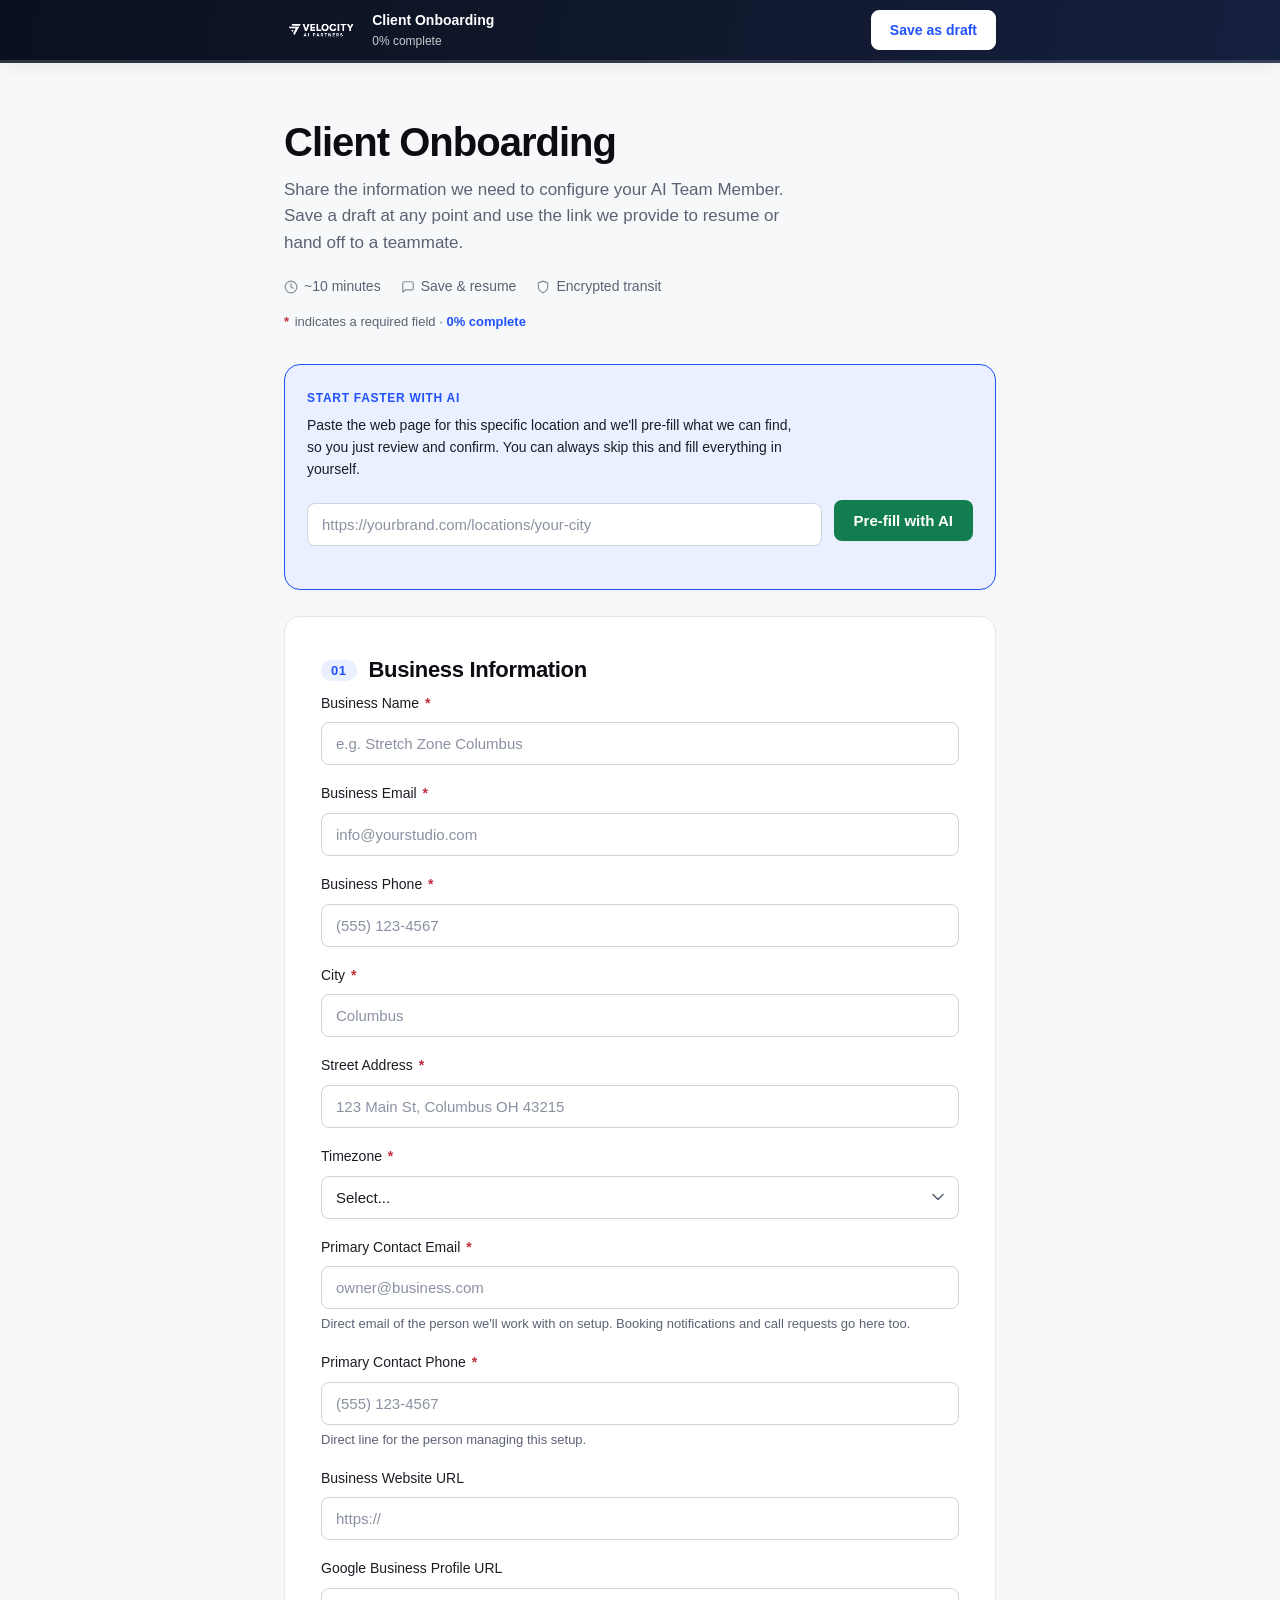
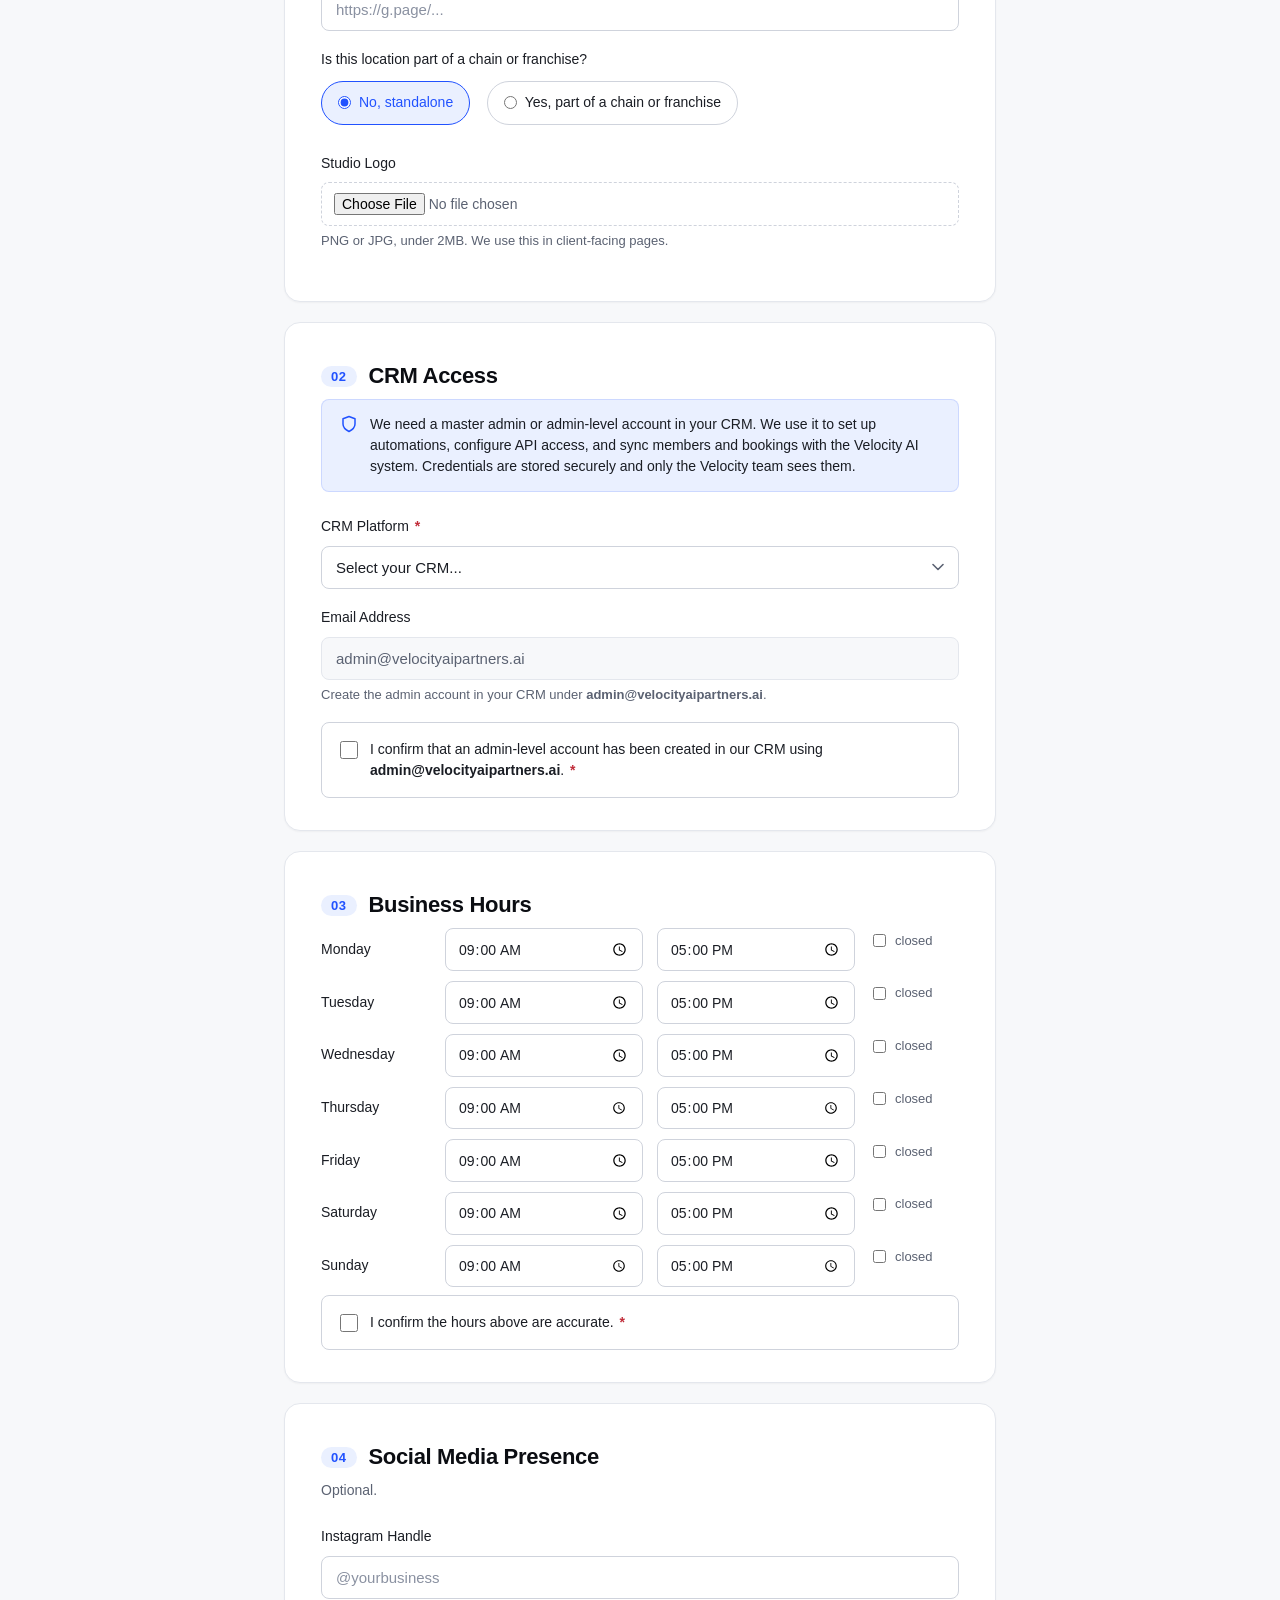
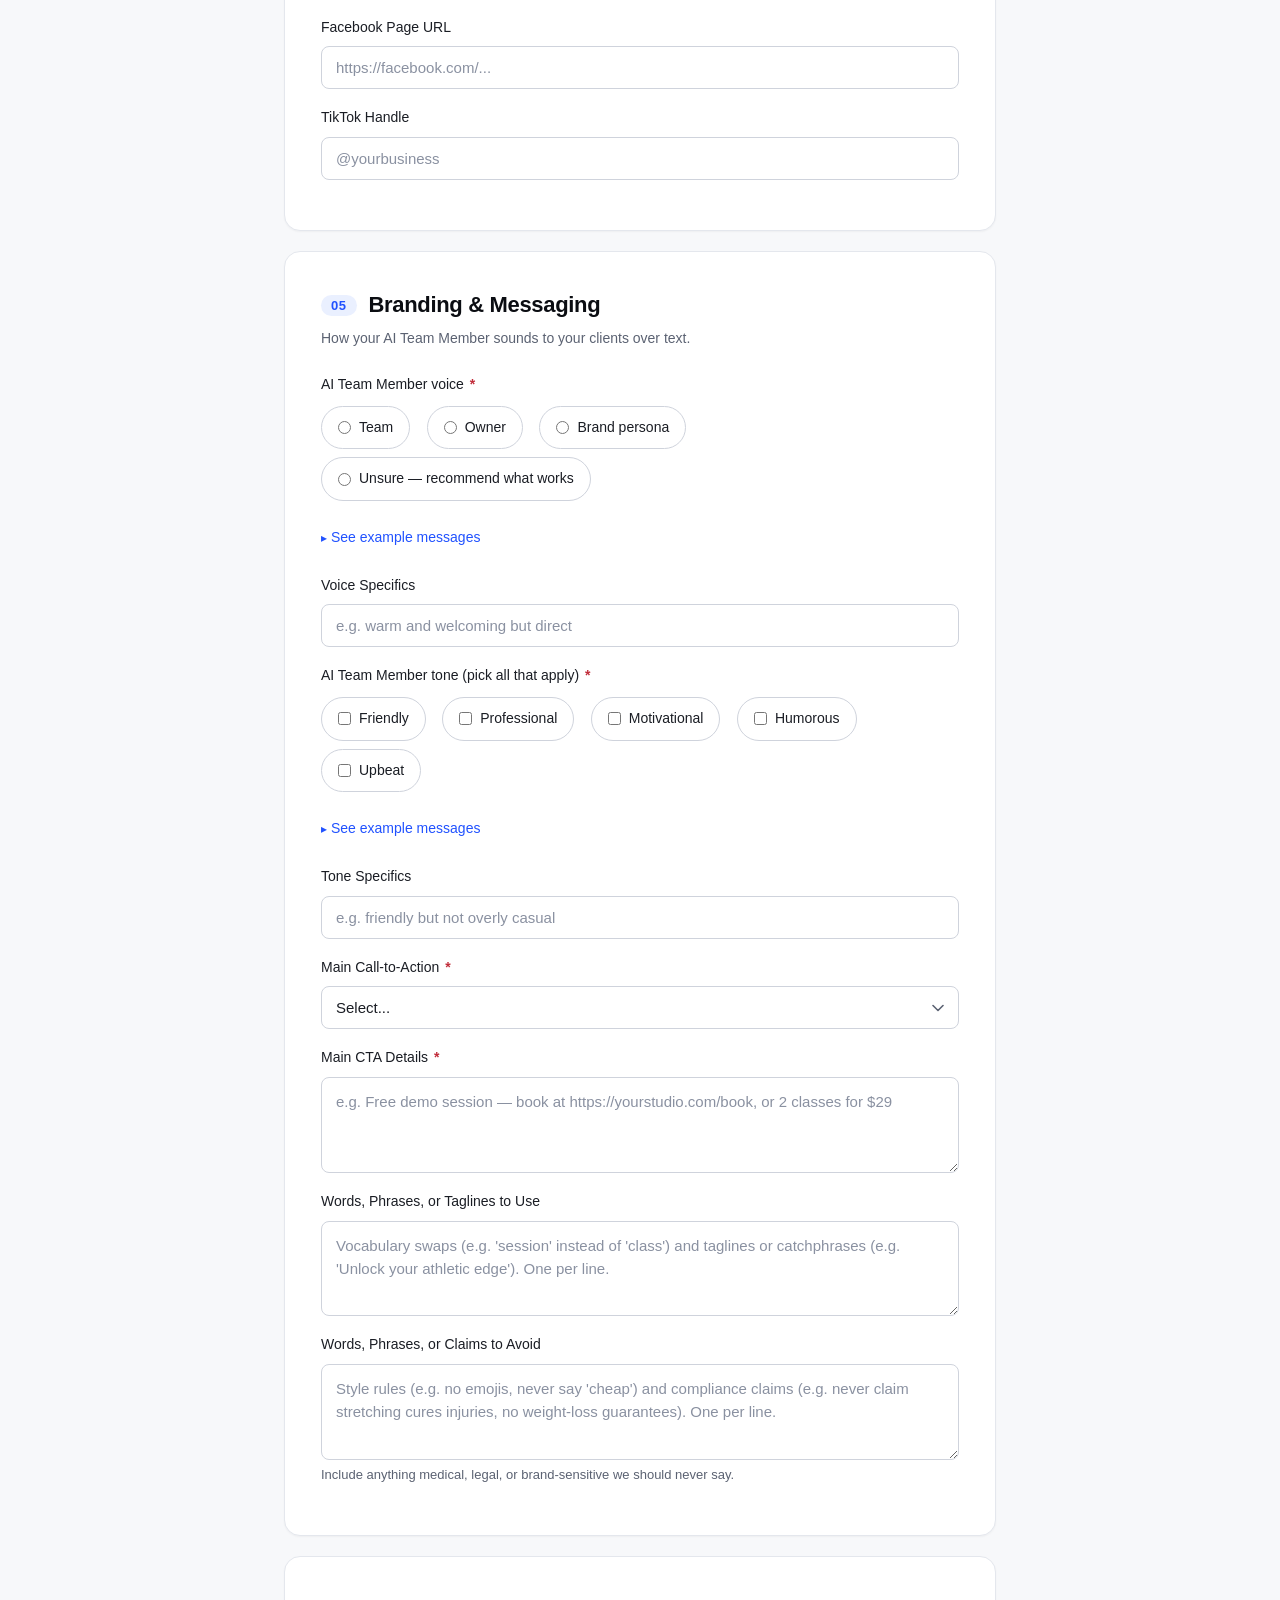
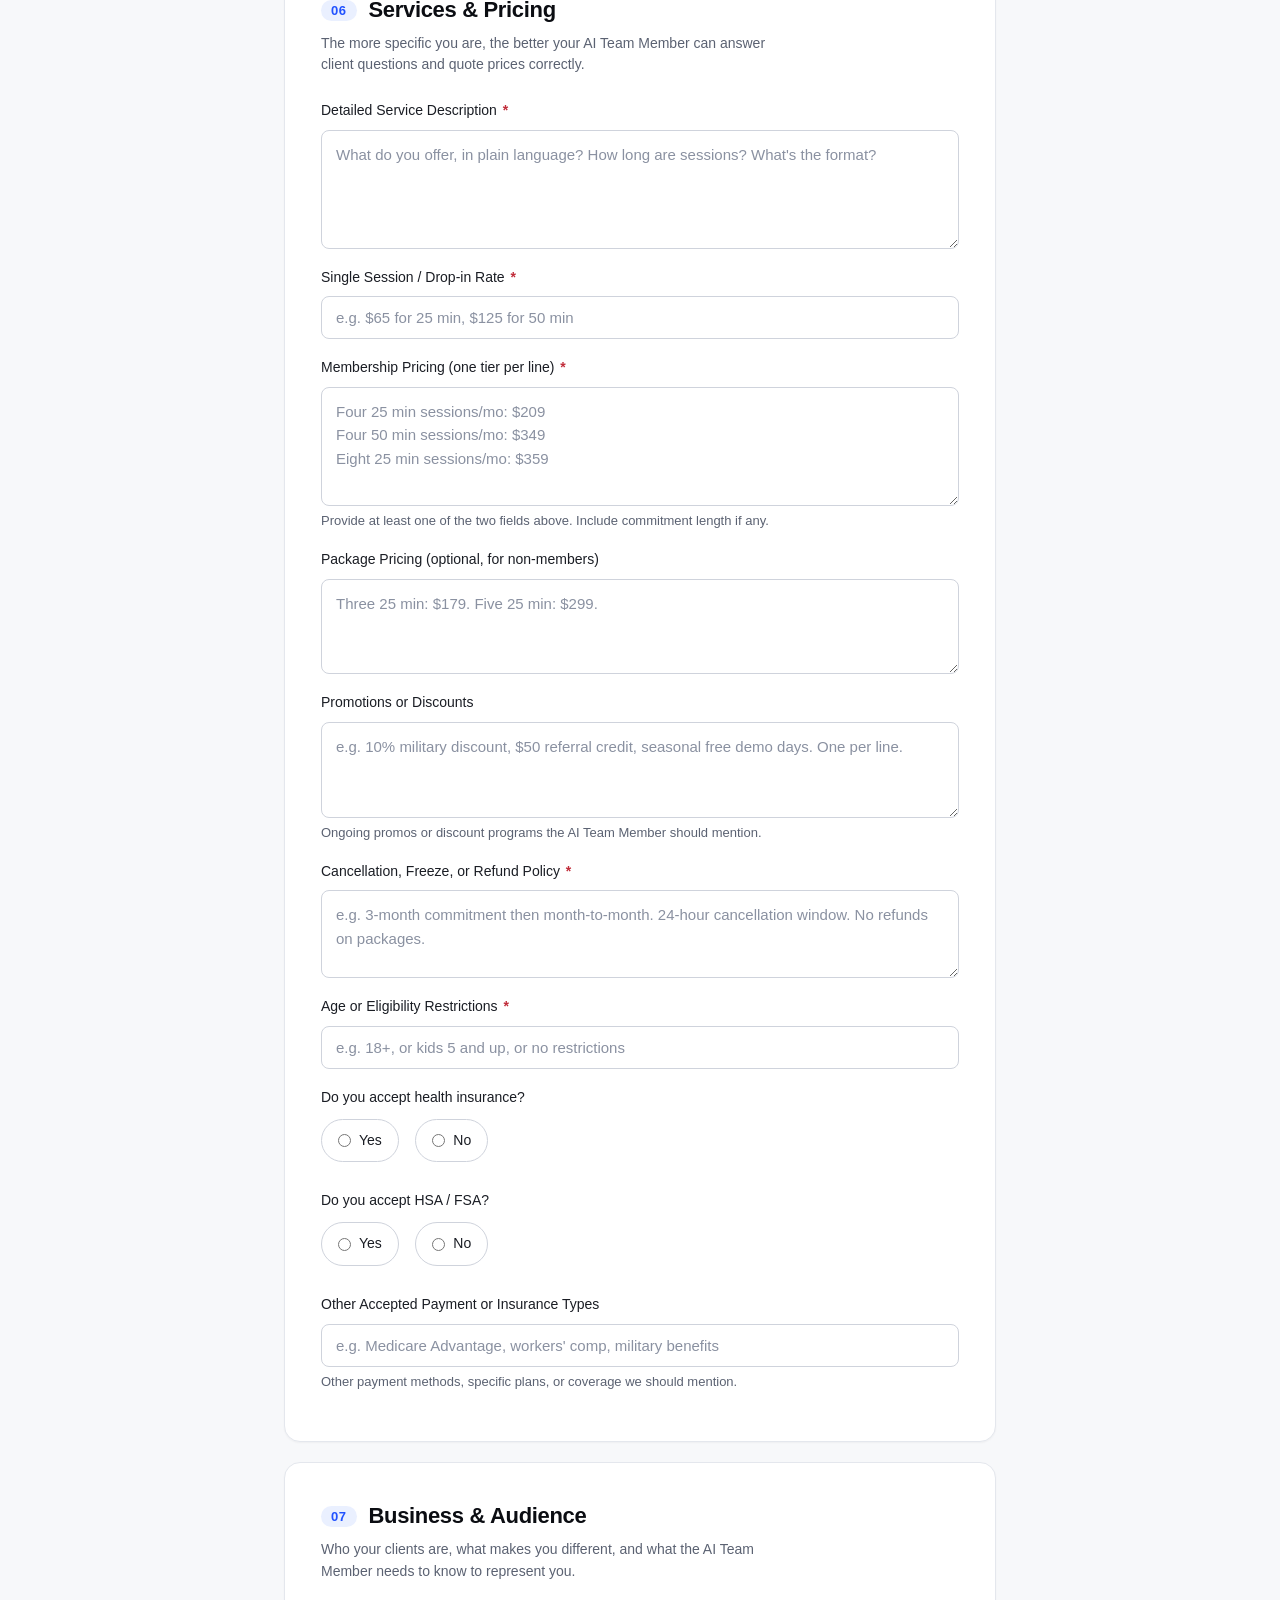
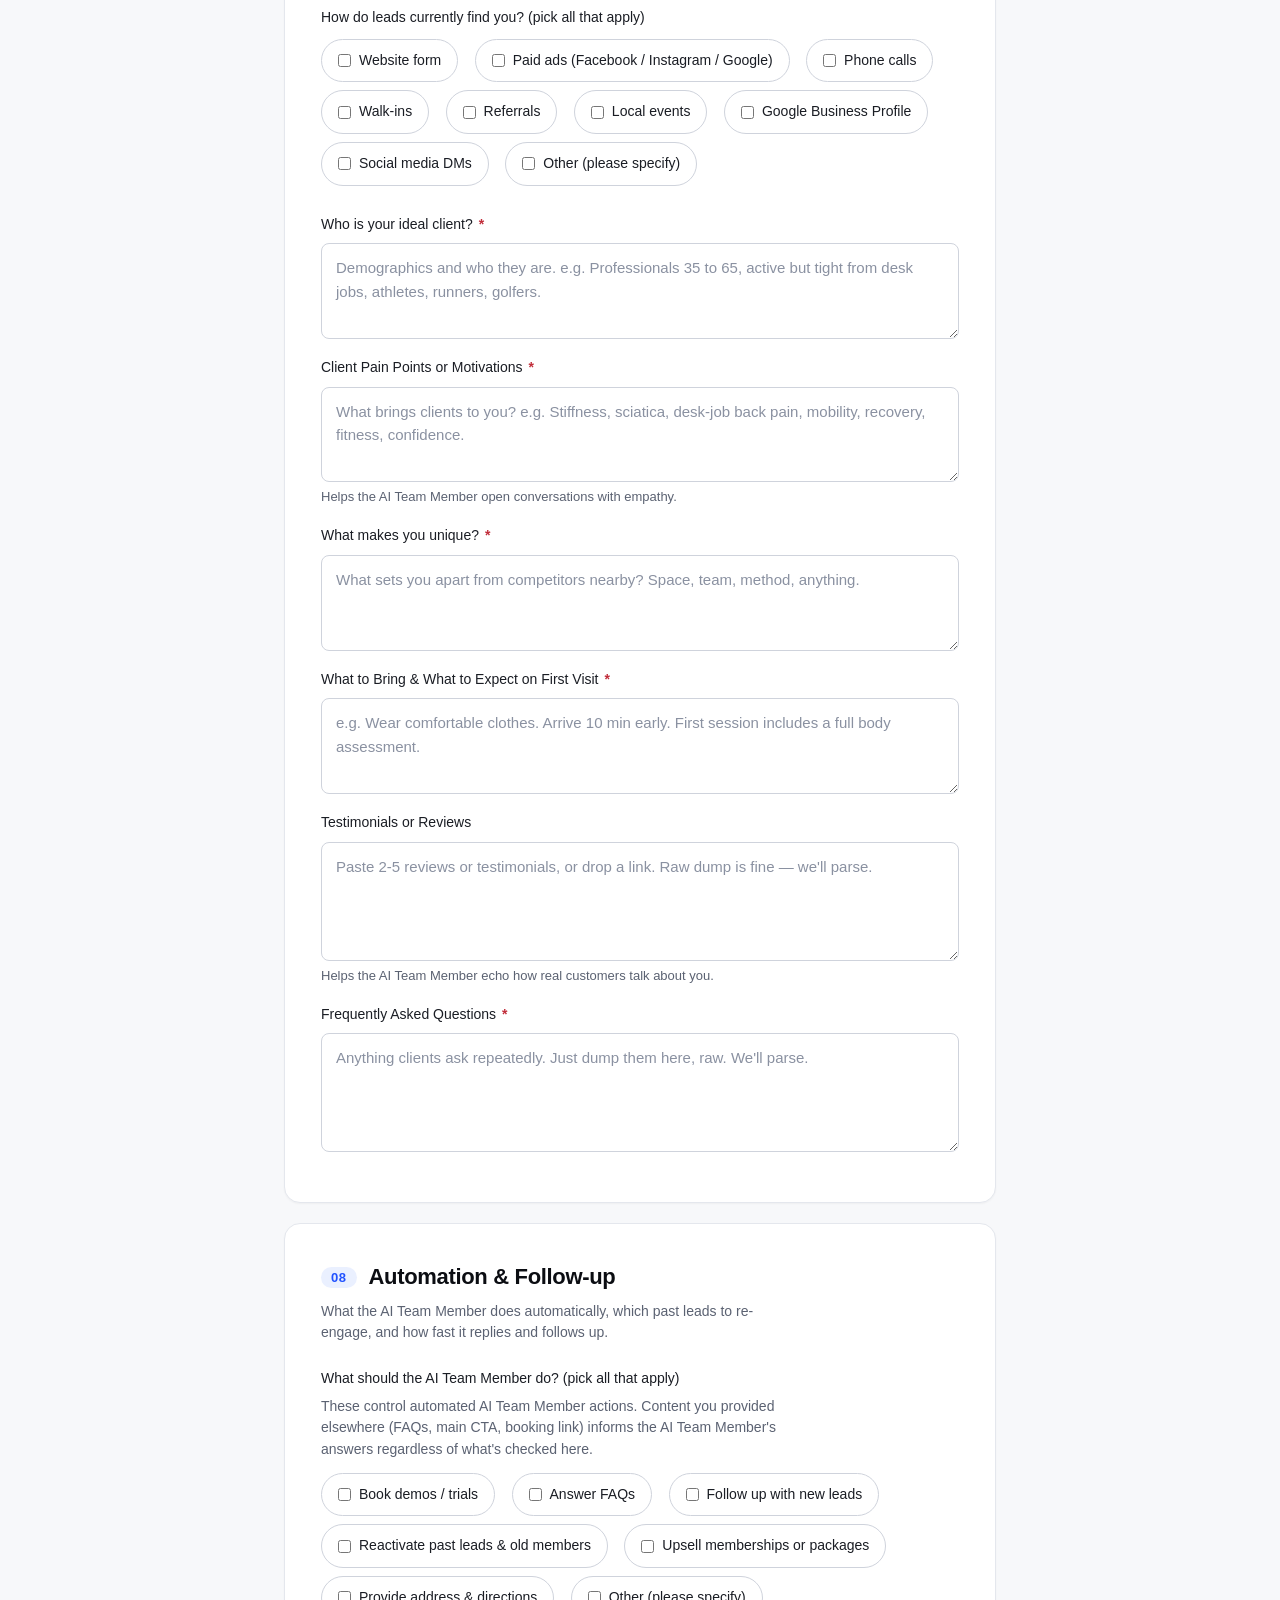
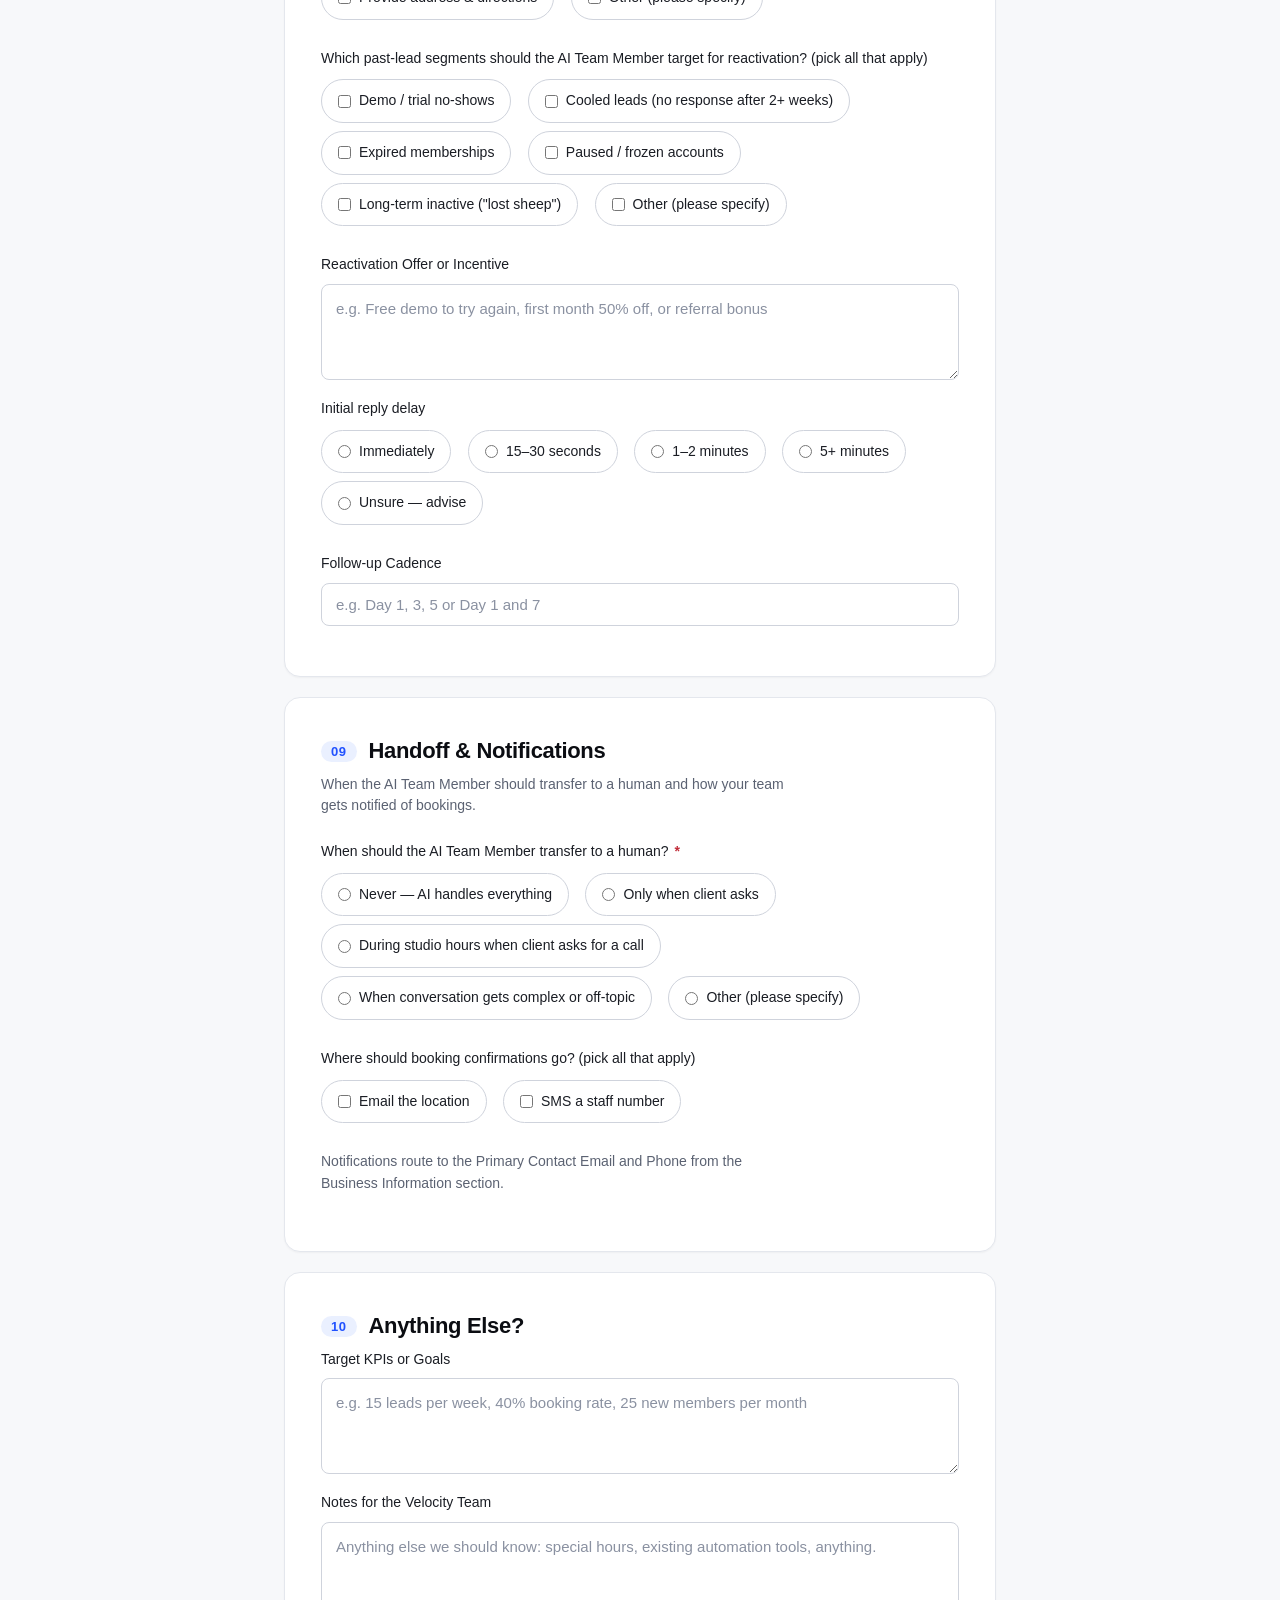
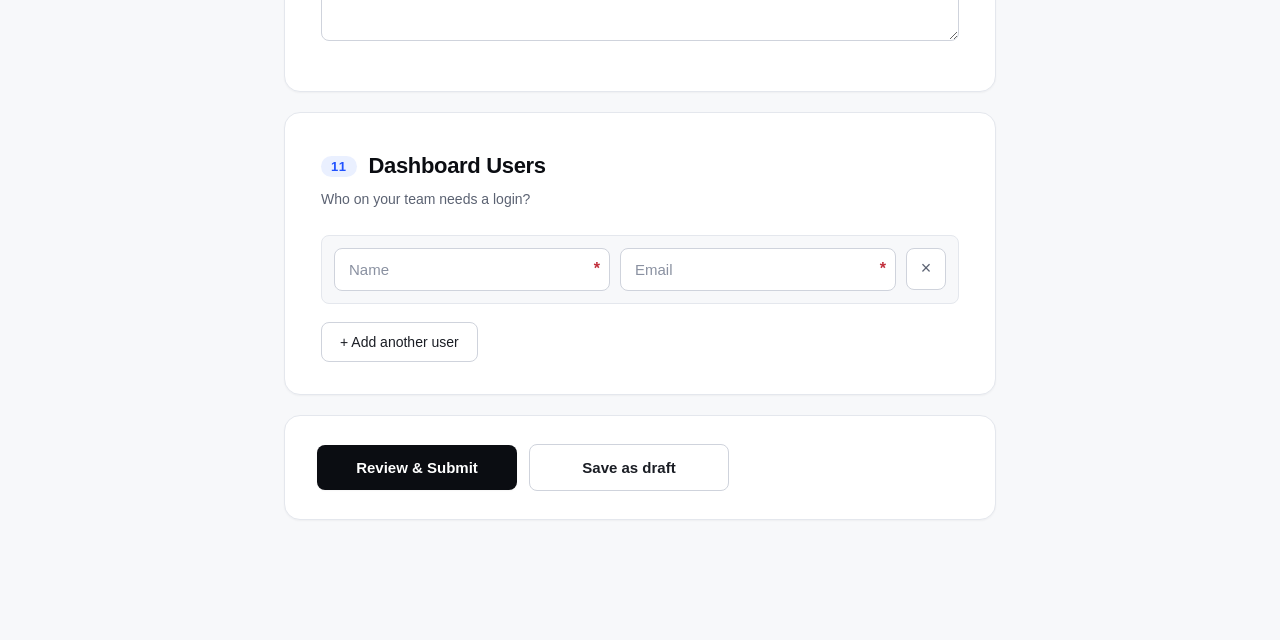
==== index.html @ c2c27b01 "Western Springs onboarding form (?form=western-springs, /western-springs) Single-studio variant for " ====
<!DOCTYPE html>
<html lang="en">
<head>
<meta charset="UTF-8">
<meta name="viewport" content="width=device-width, initial-scale=1.0">
<script>
  // Variant router: ?form=redesign, ?form=trimmed, ?form=franchisor,
  // ?form=magretti, ?form=song-koh, ?form=gorman, ?form=pelaez-spata, and
  // ?form=western-springs serve the variant pages. Default (no param) = this
  // full live form, unchanged.
  (function () {
    try {
      var f = new URLSearchParams(location.search).get('form');
      if (f === 'redesign') location.replace('redesign.html' + location.hash);
      else if (f === 'trimmed') location.replace('trimmed.html' + location.hash);
      else if (f === 'franchisor') location.replace('franchisor.html' + location.hash);
      else if (f === 'magretti') location.replace('magretti.html' + location.hash);
      else if (f === 'song-koh') location.replace('song-koh.html' + location.hash);
      else if (f === 'gorman') location.replace('gorman.html' + location.hash);
      else if (f === 'pelaez-spata') location.replace('pelaez-spata.html' + location.hash);
      else if (f === 'western-springs') location.replace('western-springs.html' + location.hash);
    } catch (e) {}
  })();
</script>
<title>Velocity AI Partners — Client Onboarding</title>
<meta name="description" content="Share the details we need to configure your AI Team Member on the Velocity AI platform.">
<link rel="icon" type="image/jpeg" href="favicon.jpg">
<link rel="preconnect" href="https://rsms.me/">
<link rel="stylesheet" href="https://rsms.me/inter/inter.css">
<link rel="stylesheet" href="styles.css?v=23">
</head>
<body>
<div class="progress-bar" role="progressbar" aria-label="Required fields completed" aria-valuemin="0" aria-valuemax="100" aria-valuenow="0"><div class="progress-bar__fill" id="progress-fill"></div></div>

<!-- Sticky save-draft bar. Always on screen at every scroll position so the save
     action is never out of reach; mirrors #save-draft-btn at the foot of the form. -->
<div class="sticky-draft" id="sticky-draft">
  <div class="sticky-draft__bar">
    <img src="velocity-logo-white.png" alt="Velocity AI Partners" class="sticky-draft__logo">
    <div class="sticky-draft__meta">
      <span class="sticky-draft__title">Client Onboarding</span>
      <span class="sticky-draft__progress" id="sticky-progress-text">0% complete</span>
    </div>
    <button type="button" id="sticky-save-draft-btn" class="btn-secondary sticky-draft__btn">Save as draft</button>
    <!-- Collapses the draft link out of the way. Stays hidden until there is a
         draft to link to, so it never shows an empty panel. -->
    <button type="button" id="sticky-link-toggle" class="sticky-draft__toggle" hidden aria-expanded="false" aria-controls="sticky-draft-panel" aria-label="Show draft link" title="Show draft link">
      <svg width="18" height="18" viewBox="0 0 24 24" fill="none" stroke="currentColor" stroke-width="2.2" stroke-linecap="round" stroke-linejoin="round" aria-hidden="true"><polyline points="6 9 12 15 18 9"/></svg>
    </button>
  </div>
  <!-- Mirrors #progress-fill. The page's 3px accent bar is invisible against the
       navy bar, so the same percentage is redrawn here in white. -->
  <div class="sticky-draft__track"><div class="sticky-draft__track-fill" id="sticky-progress-fill"></div></div>
  <div class="sticky-draft__panel" id="sticky-draft-panel">
    <div class="sticky-draft__panel-inner">
      <div class="draft-banner-title">Draft saved</div>
      <p class="draft-banner-note">Share this link to continue on any device, or send it to the client to let them finish filling in the rest.</p>
      <div class="draft-link-row">
        <input type="text" id="sticky-draft-link" readonly aria-label="Draft link">
        <button type="button" id="sticky-copy-link-btn" class="btn-secondary">Copy link</button>
      </div>
    </div>
  </div>
</div>

<main class="container">
  <header>
    <h1>Client Onboarding</h1>
    <p class="lead">Share the information we need to configure your AI Team Member. Save a draft at any point and use the link we provide to resume or hand off to a teammate.</p>
    <div class="meta-row">
      <span><svg width="14" height="14" viewBox="0 0 24 24" fill="none" stroke="currentColor" stroke-width="2" stroke-linecap="round" stroke-linejoin="round"><circle cx="12" cy="12" r="10"/><polyline points="12 6 12 12 16 14"/></svg> ~10 minutes</span>
      <span><svg width="14" height="14" viewBox="0 0 24 24" fill="none" stroke="currentColor" stroke-width="2" stroke-linecap="round" stroke-linejoin="round"><path d="M21 15a2 2 0 0 1-2 2H7l-4 4V5a2 2 0 0 1 2-2h14a2 2 0 0 1 2 2z"/></svg> Save &amp; resume</span>
      <span><svg width="14" height="14" viewBox="0 0 24 24" fill="none" stroke="currentColor" stroke-width="2" stroke-linecap="round" stroke-linejoin="round"><path d="M12 22s8-4 8-10V5l-8-3-8 3v7c0 6 8 10 8 10z"/></svg> Encrypted transit</span>
    </div>
    <p class="required-note"><span class="req" aria-hidden="true">*</span> indicates a required field · <span id="progress-text">0% complete</span></p>
  </header>

  <form id="intake-form" novalidate>

    <div class="prefill-hero">
      <span class="prefill-hero__kicker">Start faster with AI</span>
      <p class="prefill-hero__lead">Paste the web page for this specific location and we'll pre-fill what we can find, so you just review and confirm. You can always skip this and fill everything in yourself.</p>
      <div class="prefill-hero__row">
        <input type="url" id="location-page-url" name="location_page_url" class="prefill-hero__input" placeholder="https://yourbrand.com/locations/your-city" aria-label="Your location page URL">
        <button type="button" id="prefill-btn" class="btn-prefill">Pre-fill with AI</button>
      </div>
      <span class="prefill-status" id="prefill-status" aria-live="polite"></span>
    </div>

    <section>
      <h2>Business Information</h2>

      <label>
        Business Name <span class="req" aria-hidden="true">*</span>
        <input type="text" name="business_name" required placeholder="e.g. Stretch Zone Columbus">
      </label>

      <label>
        Business Email <span class="req" aria-hidden="true">*</span>
        <input type="email" name="business_email" required placeholder="info@yourstudio.com">
      </label>

      <label>
        Business Phone <span class="req" aria-hidden="true">*</span>
        <input type="tel" name="business_phone" required placeholder="(555) 123-4567">
      </label>

      <label>
        City <span class="req" aria-hidden="true">*</span>
        <input type="text" name="city" required placeholder="Columbus">
      </label>

      <label>
        Street Address <span class="req" aria-hidden="true">*</span>
        <input type="text" name="address" required placeholder="123 Main St, Columbus OH 43215">
      </label>

      <label>
        Timezone <span class="req" aria-hidden="true">*</span>
        <select name="timezone" required>
          <option value="">Select...</option>
          <optgroup label="United States">
            <option value="America/New_York">Eastern (New York)</option>
            <option value="America/Detroit">Eastern — Michigan (Detroit)</option>
            <option value="America/Indiana/Indianapolis">Eastern — Indiana (Indianapolis)</option>
            <option value="America/Kentucky/Louisville">Eastern — Kentucky (Louisville)</option>
            <option value="America/Chicago">Central (Chicago)</option>
            <option value="America/Menominee">Central — Michigan UP (Menominee)</option>
            <option value="America/Denver">Mountain (Denver)</option>
            <option value="America/Boise">Mountain — Idaho (Boise)</option>
            <option value="America/Phoenix">Mountain — Arizona, no DST (Phoenix)</option>
            <option value="America/Los_Angeles">Pacific (Los Angeles)</option>
            <option value="America/Anchorage">Alaska (Anchorage)</option>
            <option value="America/Juneau">Alaska — Juneau</option>
            <option value="America/Adak">Hawaii–Aleutian (Adak)</option>
            <option value="Pacific/Honolulu">Hawaii (Honolulu)</option>
          </optgroup>
          <optgroup label="U.S. Territories">
            <option value="America/Puerto_Rico">Atlantic — Puerto Rico</option>
            <option value="America/St_Thomas">Atlantic — U.S. Virgin Islands (St Thomas)</option>
            <option value="Pacific/Guam">Chamorro — Guam</option>
            <option value="Pacific/Saipan">Chamorro — Northern Mariana Is. (Saipan)</option>
            <option value="Pacific/Pago_Pago">Samoa — American Samoa (Pago Pago)</option>
          </optgroup>
          <optgroup label="Canada">
            <option value="America/Toronto">Eastern — Toronto</option>
            <option value="America/Winnipeg">Central — Winnipeg</option>
            <option value="America/Regina">Central — Saskatchewan, no DST (Regina)</option>
            <option value="America/Edmonton">Mountain — Edmonton</option>
            <option value="America/Vancouver">Pacific — Vancouver</option>
            <option value="America/Halifax">Atlantic — Halifax</option>
            <option value="America/St_Johns">Newfoundland — St John's</option>
          </optgroup>
          <optgroup label="Mexico, Central &amp; South America">
            <option value="America/Mexico_City">Mexico City</option>
            <option value="America/Tijuana">Tijuana</option>
            <option value="America/Monterrey">Monterrey</option>
            <option value="America/Guatemala">Guatemala City</option>
            <option value="America/Costa_Rica">Costa Rica</option>
            <option value="America/Panama">Panama</option>
            <option value="America/Bogota">Bogotá</option>
            <option value="America/Lima">Lima</option>
            <option value="America/Santiago">Santiago</option>
            <option value="America/Argentina/Buenos_Aires">Buenos Aires</option>
            <option value="America/Sao_Paulo">São Paulo</option>
          </optgroup>
          <optgroup label="Europe">
            <option value="Europe/London">London</option>
            <option value="Europe/Dublin">Dublin</option>
            <option value="Europe/Lisbon">Lisbon</option>
            <option value="Europe/Paris">Paris</option>
            <option value="Europe/Madrid">Madrid</option>
            <option value="Europe/Amsterdam">Amsterdam</option>
            <option value="Europe/Brussels">Brussels</option>
            <option value="Europe/Berlin">Berlin</option>
            <option value="Europe/Zurich">Zurich</option>
            <option value="Europe/Rome">Rome</option>
            <option value="Europe/Vienna">Vienna</option>
            <option value="Europe/Warsaw">Warsaw</option>
            <option value="Europe/Stockholm">Stockholm</option>
            <option value="Europe/Oslo">Oslo</option>
            <option value="Europe/Copenhagen">Copenhagen</option>
            <option value="Europe/Helsinki">Helsinki</option>
            <option value="Europe/Athens">Athens</option>
            <option value="Europe/Istanbul">Istanbul</option>
            <option value="Europe/Moscow">Moscow</option>
          </optgroup>
          <optgroup label="Middle East &amp; Africa">
            <option value="Asia/Dubai">Dubai</option>
            <option value="Asia/Riyadh">Riyadh</option>
            <option value="Asia/Tel_Aviv">Tel Aviv</option>
            <option value="Africa/Johannesburg">Johannesburg</option>
            <option value="Africa/Cairo">Cairo</option>
            <option value="Africa/Nairobi">Nairobi</option>
            <option value="Africa/Lagos">Lagos</option>
          </optgroup>
          <optgroup label="Asia">
            <option value="Asia/Karachi">Karachi</option>
            <option value="Asia/Kolkata">India Standard Time (Kolkata)</option>
            <option value="Asia/Dhaka">Dhaka</option>
            <option value="Asia/Bangkok">Bangkok</option>
            <option value="Asia/Jakarta">Jakarta</option>
            <option value="Asia/Singapore">Singapore</option>
            <option value="Asia/Kuala_Lumpur">Kuala Lumpur</option>
            <option value="Asia/Manila">Manila</option>
            <option value="Asia/Hong_Kong">Hong Kong</option>
            <option value="Asia/Shanghai">Shanghai / Beijing</option>
            <option value="Asia/Taipei">Taipei</option>
            <option value="Asia/Tokyo">Tokyo</option>
            <option value="Asia/Seoul">Seoul</option>
          </optgroup>
          <optgroup label="Australia &amp; Pacific">
            <option value="Australia/Perth">Perth</option>
            <option value="Australia/Adelaide">Adelaide</option>
            <option value="Australia/Brisbane">Brisbane</option>
            <option value="Australia/Sydney">Sydney</option>
            <option value="Australia/Melbourne">Melbourne</option>
            <option value="Australia/Hobart">Hobart</option>
            <option value="Pacific/Auckland">Auckland</option>
            <option value="Pacific/Fiji">Fiji</option>
          </optgroup>
          <optgroup label="UTC">
            <option value="UTC">UTC (Coordinated Universal Time)</option>
          </optgroup>
        </select>
      </label>

      <label>
        Primary Contact Email <span class="req" aria-hidden="true">*</span>
        <input type="email" name="contact_email" required placeholder="owner@business.com">
        <small>Direct email of the person we'll work with on setup. Booking notifications and call requests go here too.</small>
      </label>

      <label>
        Primary Contact Phone <span class="req" aria-hidden="true">*</span>
        <input type="tel" name="contact_phone" required placeholder="(555) 123-4567">
        <small>Direct line for the person managing this setup.</small>
      </label>

      <label>
        Business Website URL
        <input type="url" name="website_url" placeholder="https://">
      </label>

      <label>
        Google Business Profile URL
        <input type="url" name="google_business_profile_url" placeholder="https://g.page/...">
      </label>

      <fieldset class="pill-group">
        <legend>Is this location part of a chain or franchise?</legend>
        <label class="pill"><input type="radio" name="is_multi_location" value="no" checked> No, standalone</label>
        <label class="pill"><input type="radio" name="is_multi_location" value="yes"> Yes, part of a chain or franchise</label>
      </fieldset>

      <label id="parent-brand-wrap" hidden>
        Parent Brand <span class="req" aria-hidden="true">*</span>
        <select name="parent_brand_name">
          <option value="">Select your parent brand...</option>
          <option value="Stretch Zone">Stretch Zone</option>
          <option value="StretchLab">StretchLab</option>
          <option value="Integrated Martial Arts">Integrated Martial Arts (IMA)</option>
          <option value="Trybe Fytness">Trybe Fytness</option>
          <option value="Title Boxing">Title Boxing</option>
          <option value="other">Other (please specify)</option>
        </select>
      </label>

      <label id="parent-brand-other-wrap" hidden>
        Which brand? <span class="req" aria-hidden="true">*</span>
        <input type="text" name="parent_brand_other" placeholder="e.g. OrangeTheory, F45">
      </label>

      <label id="booking-payment-link-wrap" hidden>
        Booking Payment Link
        <input type="url" name="booking_payment_link" placeholder="https://...">
        <small>Link StretchLab clients use to complete booking payment.</small>
      </label>

      <label id="store-id-wrap" hidden>
        Store ID
        <input type="text" name="crm_store_id" placeholder="e.g. 12345">
        <small>Your CRM's internal identifier for this location. Leave blank if you don't know — we can find it.</small>
      </label>

      <label>
        Studio Logo
        <input type="file" name="logo" accept="image/png,image/jpeg" id="logo-input">
        <small>PNG or JPG, under 2MB. We use this in client-facing pages.</small>
      </label>
    </section>

    <section>
      <h2>CRM Access</h2>
      <div class="trust-banner">
        We need a master admin or admin-level account in your CRM. We use it to set up automations, configure API access, and sync members and bookings with the Velocity AI system. Credentials are stored securely and only the Velocity team sees them.
      </div>

      <label>
        CRM Platform <span class="req" aria-hidden="true">*</span>
        <select name="crm_platform" required>
          <option value="">Select your CRM...</option>
          <option value="clubready">ClubReady</option>
          <option value="wellnessliving">WellnessLiving</option>
          <option value="spark">Spark Membership</option>
          <option value="mindbody">Mindbody</option>
          <option value="arketa">Arketa</option>
          <option value="other">Other (tell us below)</option>
        </select>
      </label>

      <label id="crm-other-wrap" hidden>
        Which CRM do you use? <span class="req" aria-hidden="true">*</span>
        <input type="text" name="crm_platform_other" placeholder="e.g. Zen Planner, Glofox, Pike13">
      </label>

      <label>
        Email Address
        <input type="email" value="admin@velocityaipartners.ai" readonly tabindex="-1" aria-readonly="true">
        <small>Create the admin account in your CRM under <strong>admin@velocityaipartners.ai</strong>.</small>
      </label>

      <label class="attestation">
        <input type="checkbox" name="crm_account_confirmed" required>
        <span>I confirm that an admin-level account has been created in our CRM using <strong>admin@velocityaipartners.ai</strong>. <span class="req" aria-hidden="true">*</span></span>
      </label>
    </section>

    <section>
      <h2>Business Hours</h2>

      <div class="hours-grid" id="hours-grid">
        <!-- rendered by form.js -->
      </div>

      <label class="attestation">
        <input type="checkbox" name="hours_confirmed" required>
        <span>I confirm the hours above are accurate. <span class="req" aria-hidden="true">*</span></span>
      </label>
    </section>

    <section>
      <h2>Social Media Presence</h2>
      <p class="section-hint">Optional.</p>

      <label>
        Instagram Handle
        <input type="text" name="instagram_handle" placeholder="@yourbusiness">
      </label>

      <label>
        Facebook Page URL
        <input type="url" name="facebook_page_url" placeholder="https://facebook.com/...">
      </label>

      <label>
        TikTok Handle
        <input type="text" name="tiktok_handle" placeholder="@yourbusiness">
      </label>
    </section>

    <section>
      <h2>Branding &amp; Messaging</h2>
      <p class="section-hint">How your AI Team Member sounds to your clients over text.</p>

      <fieldset class="pill-group">
        <legend>AI Team Member voice <span class="req" aria-hidden="true">*</span></legend>
        <label class="pill"><input type="radio" name="chatbot_voice" value="team"> Team</label>
        <label class="pill"><input type="radio" name="chatbot_voice" value="owner"> Owner</label>
        <label class="pill"><input type="radio" name="chatbot_voice" value="brand"> Brand persona</label>
        <label class="pill"><input type="radio" name="chatbot_voice" value="unsure"> Unsure — recommend what works</label>
      </fieldset>
      <details class="examples-block">
        <summary>See example messages</summary>
        <div class="example-item">
          <span class="example-tag">Team</span>
          <p>"Hey! Thanks for reaching out. We'd love to have you in for a free demo. What day works best?"</p>
        </div>
        <div class="example-item">
          <span class="example-tag">Owner</span>
          <p>"Hi, it's Sarah, the studio owner! I'd love to get you in for a free demo. What day works?"</p>
        </div>
        <div class="example-item">
          <span class="example-tag">Brand persona</span>
          <p>"Hi! I'm Morgan from the studio. We'd love to have you in for a free demo. What day works?"</p>
        </div>
        <div class="example-item">
          <span class="example-tag">Unsure</span>
          <p>We'll recommend a voice based on similar studios. Team and Brand persona usually perform best.</p>
        </div>
      </details>

      <label>
        Voice Specifics
        <input type="text" name="chatbot_voice_notes" placeholder="e.g. warm and welcoming but direct">
      </label>

      <fieldset class="pill-group">
        <legend>AI Team Member tone (pick all that apply) <span class="req" aria-hidden="true">*</span></legend>
        <label class="pill"><input type="checkbox" name="tone_friendly"> Friendly</label>
        <label class="pill"><input type="checkbox" name="tone_professional"> Professional</label>
        <label class="pill"><input type="checkbox" name="tone_motivational"> Motivational</label>
        <label class="pill"><input type="checkbox" name="tone_humorous"> Humorous</label>
        <label class="pill"><input type="checkbox" name="tone_upbeat"> Upbeat</label>
      </fieldset>
      <details class="examples-block">
        <summary>See example messages</summary>
        <div class="example-item">
          <span class="example-tag">Friendly</span>
          <p>"Hi! So glad you're interested. The demo stretch is free and takes about 30 minutes. What day works?"</p>
        </div>
        <div class="example-item">
          <span class="example-tag">Professional</span>
          <p>"Thank you for reaching out. Our complimentary 30-minute demo stretch is a great introduction. Which day suits your schedule?"</p>
        </div>
        <div class="example-item">
          <span class="example-tag">Motivational</span>
          <p>"Love that you're prioritizing mobility! A free demo stretch is the perfect first step. Let's get you booked."</p>
        </div>
        <div class="example-item">
          <span class="example-tag">Humorous</span>
          <p>"Your hamstrings called. They want a truce. Free demo stretch, no commitment. What day?"</p>
        </div>
        <div class="example-item">
          <span class="example-tag">Upbeat</span>
          <p>"Hi! Super excited you're interested. Free demo stretch is the best way to start. What day works?"</p>
        </div>
      </details>

      <label>
        Tone Specifics
        <input type="text" name="chatbot_tone_notes" placeholder="e.g. friendly but not overly casual">
      </label>

      <label>
        Main Call-to-Action <span class="req" aria-hidden="true">*</span>
        <select name="main_cta" required>
          <option value="">Select...</option>
          <option value="book_demo">Book a free demo</option>
          <option value="schedule_call">Schedule a call</option>
          <option value="start_trial">Start free trial</option>
          <option value="buy_membership">Buy a membership</option>
          <option value="other">Other (tell us below)</option>
        </select>
      </label>

      <label id="main-cta-other-wrap" hidden>
        Your Main Call-to-Action <span class="req" aria-hidden="true">*</span>
        <input type="text" name="main_cta_other" placeholder="e.g. Book a free assessment">
      </label>

      <label>
        Main CTA Details <span class="req" aria-hidden="true">*</span>
        <textarea name="intro_offer" rows="3" required placeholder="e.g. Free demo session — book at https://yourstudio.com/book, or 2 classes for $29"></textarea>
      </label>

      <label>
        Words, Phrases, or Taglines to Use
        <textarea name="preferred_words" rows="3" placeholder="Vocabulary swaps (e.g. 'session' instead of 'class') and taglines or catchphrases (e.g. 'Unlock your athletic edge'). One per line."></textarea>
      </label>

      <label>
        Words, Phrases, or Claims to Avoid
        <textarea name="avoid_words" rows="3" placeholder="Style rules (e.g. no emojis, never say 'cheap') and compliance claims (e.g. never claim stretching cures injuries, no weight-loss guarantees). One per line."></textarea>
        <small>Include anything medical, legal, or brand-sensitive we should never say.</small>
      </label>
    </section>

    <section>
      <h2>Services &amp; Pricing</h2>
      <p class="section-hint">The more specific you are, the better your AI Team Member can answer client questions and quote prices correctly.</p>

      <label>
        Detailed Service Description <span class="req" aria-hidden="true">*</span>
        <textarea name="bk_service_description" rows="4" required placeholder="What do you offer, in plain language? How long are sessions? What's the format?"></textarea>
      </label>

      <label>
        Single Session / Drop-in Rate <span class="req" aria-hidden="true">*</span>
        <input type="text" name="bk_single_session_rate" placeholder="e.g. $65 for 25 min, $125 for 50 min">
      </label>

      <label>
        Membership Pricing (one tier per line) <span class="req" aria-hidden="true">*</span>
        <textarea name="bk_membership_pricing" rows="4" placeholder="Four 25 min sessions/mo: $209&#10;Four 50 min sessions/mo: $349&#10;Eight 25 min sessions/mo: $359"></textarea>
        <small>Provide at least one of the two fields above. Include commitment length if any.</small>
      </label>

      <label>
        Package Pricing (optional, for non-members)
        <textarea name="bk_package_pricing" rows="3" placeholder="Three 25 min: $179. Five 25 min: $299."></textarea>
      </label>

      <label>
        Promotions or Discounts
        <textarea name="bk_promotions" rows="3" placeholder="e.g. 10% military discount, $50 referral credit, seasonal free demo days. One per line."></textarea>
        <small>Ongoing promos or discount programs the AI Team Member should mention.</small>
      </label>

      <label>
        Cancellation, Freeze, or Refund Policy <span class="req" aria-hidden="true">*</span>
        <textarea name="bk_cancellation_policy" rows="2" required placeholder="e.g. 3-month commitment then month-to-month. 24-hour cancellation window. No refunds on packages."></textarea>
      </label>

      <label>
        Age or Eligibility Restrictions <span class="req" aria-hidden="true">*</span>
        <input type="text" name="bk_eligibility" required placeholder="e.g. 18+, or kids 5 and up, or no restrictions">
      </label>

      <fieldset class="pill-group">
        <legend>Do you accept health insurance?</legend>
        <label class="pill"><input type="radio" name="bk_accepts_insurance" value="yes"> Yes</label>
        <label class="pill"><input type="radio" name="bk_accepts_insurance" value="no"> No</label>
      </fieldset>

      <fieldset class="pill-group">
        <legend>Do you accept HSA / FSA?</legend>
        <label class="pill"><input type="radio" name="bk_accepts_hsa_fsa" value="yes"> Yes</label>
        <label class="pill"><input type="radio" name="bk_accepts_hsa_fsa" value="no"> No</label>
      </fieldset>

      <label>
        Other Accepted Payment or Insurance Types
        <input type="text" name="bk_insurance_notes" placeholder="e.g. Medicare Advantage, workers' comp, military benefits">
        <small>Other payment methods, specific plans, or coverage we should mention.</small>
      </label>
    </section>

    <section>
      <h2>Business &amp; Audience</h2>
      <p class="section-hint">Who your clients are, what makes you different, and what the AI Team Member needs to know to represent you.</p>

      <fieldset class="pill-group">
        <legend>How do leads currently find you? (pick all that apply)</legend>
        <label class="pill"><input type="checkbox" name="lead_source_website"> Website form</label>
        <label class="pill"><input type="checkbox" name="lead_source_paid_ads"> Paid ads (Facebook / Instagram / Google)</label>
        <label class="pill"><input type="checkbox" name="lead_source_phone"> Phone calls</label>
        <label class="pill"><input type="checkbox" name="lead_source_walkin"> Walk-ins</label>
        <label class="pill"><input type="checkbox" name="lead_source_referrals"> Referrals</label>
        <label class="pill"><input type="checkbox" name="lead_source_events"> Local events</label>
        <label class="pill"><input type="checkbox" name="lead_source_gbp"> Google Business Profile</label>
        <label class="pill"><input type="checkbox" name="lead_source_social_dms"> Social media DMs</label>
        <label class="pill"><input type="checkbox" name="lead_source_other"> Other (please specify)</label>
      </fieldset>
      <label id="lead-source-other-wrap" hidden>
        <input type="text" name="lead_source_other_text" aria-label="Other lead source" placeholder="Describe the other lead source">
      </label>

      <label>
        Who is your ideal client? <span class="req" aria-hidden="true">*</span>
        <textarea name="bk_ideal_client" rows="3" required placeholder="Demographics and who they are. e.g. Professionals 35 to 65, active but tight from desk jobs, athletes, runners, golfers."></textarea>
      </label>

      <label>
        Client Pain Points or Motivations <span class="req" aria-hidden="true">*</span>
        <textarea name="bk_pain_points" rows="3" required placeholder="What brings clients to you? e.g. Stiffness, sciatica, desk-job back pain, mobility, recovery, fitness, confidence."></textarea>
        <small>Helps the AI Team Member open conversations with empathy.</small>
      </label>

      <label>
        What makes you unique? <span class="req" aria-hidden="true">*</span>
        <textarea name="bk_unique_value" rows="3" required placeholder="What sets you apart from competitors nearby? Space, team, method, anything."></textarea>
      </label>

      <label>
        What to Bring & What to Expect on First Visit <span class="req" aria-hidden="true">*</span>
        <textarea name="bk_first_visit" rows="3" required placeholder="e.g. Wear comfortable clothes. Arrive 10 min early. First session includes a full body assessment."></textarea>
      </label>

      <label>
        Testimonials or Reviews
        <textarea name="bk_testimonials" rows="4" placeholder="Paste 2-5 reviews or testimonials, or drop a link. Raw dump is fine — we'll parse."></textarea>
        <small>Helps the AI Team Member echo how real customers talk about you.</small>
      </label>

      <label>
        Frequently Asked Questions <span class="req" aria-hidden="true">*</span>
        <textarea name="bk_faq" rows="4" required placeholder="Anything clients ask repeatedly. Just dump them here, raw. We'll parse."></textarea>
      </label>
    </section>

    <section>
      <h2>Automation &amp; Follow-up</h2>
      <p class="section-hint">What the AI Team Member does automatically, which past leads to re-engage, and how fast it replies and follows up.</p>

      <fieldset class="pill-group">
        <legend>What should the AI Team Member do? (pick all that apply)</legend>
        <p class="section-hint" style="margin: -4px 0 12px;">These control automated AI Team Member actions. Content you provided elsewhere (FAQs, main CTA, booking link) informs the AI Team Member's answers regardless of what's checked here.</p>
        <label class="pill"><input type="checkbox" name="goal_book_demos"> Book demos / trials</label>
        <label class="pill"><input type="checkbox" name="goal_answer_faqs"> Answer FAQs</label>
        <label class="pill"><input type="checkbox" name="goal_followup_leads"> Follow up with new leads</label>
        <label class="pill"><input type="checkbox" name="goal_reactivate_old"> Reactivate past leads &amp; old members</label>
        <label class="pill"><input type="checkbox" name="goal_upsell"> Upsell memberships or packages</label>
        <label class="pill"><input type="checkbox" name="goal_provide_directions"> Provide address &amp; directions</label>
        <label class="pill"><input type="checkbox" name="goal_other"> Other (please specify)</label>
      </fieldset>
      <label id="goal-other-wrap" hidden>
        <input type="text" name="goal_other_text" aria-label="Other automation goal" placeholder="Describe the other automation goal">
      </label>

      <fieldset class="pill-group">
        <legend>Which past-lead segments should the AI Team Member target for reactivation? (pick all that apply)</legend>
        <label class="pill"><input type="checkbox" name="react_no_shows"> Demo / trial no-shows</label>
        <label class="pill"><input type="checkbox" name="react_cooled_leads"> Cooled leads (no response after 2+ weeks)</label>
        <label class="pill"><input type="checkbox" name="react_expired_members"> Expired memberships</label>
        <label class="pill"><input type="checkbox" name="react_paused"> Paused / frozen accounts</label>
        <label class="pill"><input type="checkbox" name="react_lost_sheep"> Long-term inactive ("lost sheep")</label>
        <label class="pill"><input type="checkbox" name="react_other"> Other (please specify)</label>
      </fieldset>
      <label id="react-other-wrap" hidden>
        <input type="text" name="react_other_text" aria-label="Other reactivation segment" placeholder="Describe the other segment">
      </label>

      <label>
        Reactivation Offer or Incentive
        <textarea name="reactivation_offer" rows="3" placeholder="e.g. Free demo to try again, first month 50% off, or referral bonus"></textarea>
      </label>

      <fieldset class="pill-group">
        <legend>Initial reply delay</legend>
        <label class="pill"><input type="radio" name="sms_initial_delay" value="immediate"> Immediately</label>
        <label class="pill"><input type="radio" name="sms_initial_delay" value="15_30s"> 15–30 seconds</label>
        <label class="pill"><input type="radio" name="sms_initial_delay" value="1_2min"> 1–2 minutes</label>
        <label class="pill"><input type="radio" name="sms_initial_delay" value="5_plus_min"> 5+ minutes</label>
        <label class="pill"><input type="radio" name="sms_initial_delay" value="unsure"> Unsure — advise</label>
      </fieldset>

      <label>
        Follow-up Cadence
        <input type="text" name="sms_followup_cadence" placeholder="e.g. Day 1, 3, 5 or Day 1 and 7">
      </label>
    </section>

    <section>
      <h2>Handoff &amp; Notifications</h2>
      <p class="section-hint">When the AI Team Member should transfer to a human and how your team gets notified of bookings.</p>

      <fieldset class="pill-group">
        <legend>When should the AI Team Member transfer to a human? <span class="req" aria-hidden="true">*</span></legend>
        <label class="pill"><input type="radio" name="handoff_rule" value="never"> Never — AI handles everything</label>
        <label class="pill"><input type="radio" name="handoff_rule" value="on_request"> Only when client asks</label>
        <label class="pill"><input type="radio" name="handoff_rule" value="business_hours_request"> During studio hours when client asks for a call</label>
        <label class="pill"><input type="radio" name="handoff_rule" value="complex"> When conversation gets complex or off-topic</label>
        <label class="pill"><input type="radio" name="handoff_rule" value="other"> Other (please specify)</label>
      </fieldset>
      <label id="handoff-rule-other-wrap" hidden>
        <input type="text" name="handoff_rule_other" aria-label="Other handoff rule" placeholder="Describe when the AI Team Member should transfer to a human">
      </label>

      <fieldset class="pill-group">
        <legend>Where should booking confirmations go? (pick all that apply)</legend>
        <label class="pill"><input type="checkbox" name="notify_email"> Email the location</label>
        <label class="pill"><input type="checkbox" name="notify_sms"> SMS a staff number</label>
      </fieldset>
      <p class="section-hint" style="margin-top: 6px;">Notifications route to the Primary Contact Email and Phone from the Business Information section.</p>
    </section>

    <section>
      <h2>Anything Else?</h2>

      <label>
        Target KPIs or Goals
        <textarea name="kpi_targets" rows="3" placeholder="e.g. 15 leads per week, 40% booking rate, 25 new members per month"></textarea>
      </label>

      <label>
        Notes for the Velocity Team
        <textarea name="notes" rows="4" placeholder="Anything else we should know: special hours, existing automation tools, anything."></textarea>
      </label>
    </section>

    <section>
      <h2>Dashboard Users</h2>
      <p class="section-hint">Who on your team needs a login?</p>

      <div id="users-list">
        <!-- rendered by form.js -->
      </div>

      <button type="button" id="add-user" class="btn-secondary">+ Add another user</button>
    </section>

    <!-- honeypot: humans don't see this, bots fill it -->
    <div class="honeypot" aria-hidden="true">
      <label>Leave this field blank
        <input type="text" name="honeypot" tabindex="-1" autocomplete="off">
      </label>
    </div>

    <div class="submit-row">
      <button type="submit" id="submit-btn">Review &amp; Submit</button>
      <button type="button" id="save-draft-btn" class="btn-secondary">Save as draft</button>
    </div>

    <div id="draft-banner" class="draft-banner" hidden>
      <div class="draft-banner-title">Draft saved</div>
      <p class="draft-banner-note">Share this link to continue on any device, or send it to the client to let them finish filling in the rest.</p>
      <div class="draft-link-row">
        <input type="text" id="draft-link" readonly>
        <button type="button" id="copy-link-btn" class="btn-secondary">Copy link</button>
      </div>
    </div>

    <div id="error-box" class="error-box" hidden></div>
  </form>

  <div id="submit-confirm-modal" class="modal" hidden>
    <div class="modal-content" role="dialog" aria-modal="true" aria-labelledby="modal-title">
      <button type="button" class="modal-close" id="modal-close" aria-label="Close">&times;</button>
      <h2 id="modal-title">Review before submitting</h2>
      <p class="modal-intro">Quick check. If anything's off, click Edit to go back.</p>
      <div id="submit-summary"></div>
      <div class="modal-actions">
        <button type="button" id="modal-cancel" class="btn-secondary">Edit</button>
        <button type="button" id="modal-confirm">Confirm &amp; submit</button>
      </div>
    </div>
  </div>

  <div id="already-submitted" class="success-screen" hidden>
    <h2>Already submitted</h2>
    <p>This form has already been submitted to the Velocity team. You can't edit it from this link.</p>
    <p>Need to make changes? Email <a href="mailto:admin@velocityaipartners.ai">admin@velocityaipartners.ai</a>.</p>
  </div>

  <div id="success-screen" class="success-screen" hidden>
    <h2>Thanks, we got it.</h2>
    <p>A member of the Velocity team will review your info and reach out within 1 business day to finish setup.</p>
    <p>Questions in the meantime? Email <a href="mailto:admin@velocityaipartners.ai">admin@velocityaipartners.ai</a>.</p>
  </div>
</main>

<script src="form.js?v=26"></script>
</body>
</html>
---- styles.css ----
* { box-sizing: border-box; }

[hidden] { display: none !important; }

:root {
  --bg: #f7f8fa;
  --surface: #ffffff;
  --fg: #0b0d12;
  --text: #1a1d24;
  --muted: #5b6272;
  --subtle: #8a91a1;
  --line: #e4e7ed;
  --line-strong: #cfd3dc;
  --accent: #2152ff;
  --accent-hover: #1a43d6;
  --accent-soft: #eaf0ff;
  --accent-text: #ffffff;
  --success: #127d4f;
  --success-soft: #e6f5ee;
  --error: #c12d3a;
  --error-soft: #fdecee;
  --shadow-sm: 0 1px 2px rgba(10, 13, 20, 0.04);
  --shadow-md: 0 4px 16px rgba(10, 13, 20, 0.06);
  --shadow-lg: 0 12px 32px rgba(10, 13, 20, 0.08);
  --radius: 12px;
  --radius-sm: 8px;
  --radius-lg: 16px;
  --ring: 0 0 0 4px rgba(33, 82, 255, 0.15);
}

html, body {
  margin: 0;
  padding: 0;
  background: var(--bg);
  color: var(--text);
  font-family: "Inter", -apple-system, BlinkMacSystemFont, "Segoe UI", Roboto, "Helvetica Neue", Arial, sans-serif;
  font-size: 16px;
  line-height: 1.55;
  -webkit-font-smoothing: antialiased;
  -moz-osx-font-smoothing: grayscale;
}

.progress-bar {
  position: fixed;
  top: 0;
  left: 0;
  right: 0;
  height: 3px;
  background: transparent;
  z-index: 100;
}

.progress-bar__fill {
  height: 100%;
  width: 0%;
  background: var(--accent);
  transition: width 200ms ease;
}

.container {
  max-width: 760px;
  margin: 0 auto;
  padding: 56px 24px 120px;
}

header {
  margin-bottom: 32px;
  padding-bottom: 0;
  border-bottom: none;
}

.eyebrow {
  display: inline-block;
  font-size: 12px;
  font-weight: 600;
  letter-spacing: 0.08em;
  text-transform: uppercase;
  color: var(--accent);
  background: var(--accent-soft);
  padding: 6px 12px;
  border-radius: 999px;
  margin-bottom: 16px;
}

h1 {
  font-size: 40px;
  margin: 0 0 12px;
  font-weight: 700;
  letter-spacing: -0.025em;
  line-height: 1.15;
  color: var(--fg);
}

.lead {
  color: var(--muted);
  margin: 0;
  font-size: 17px;
  max-width: 56ch;
}

.meta-row {
  display: flex;
  gap: 20px;
  flex-wrap: wrap;
  margin-top: 20px;
  font-size: 14px;
  color: var(--muted);
}

.meta-row span {
  display: inline-flex;
  align-items: center;
  gap: 6px;
}

.meta-row svg {
  flex: none;
  opacity: 0.7;
}

form {
  counter-reset: section;
}

section {
  background: var(--surface);
  border: 1px solid var(--line);
  border-radius: var(--radius-lg);
  padding: 36px 36px 32px;
  margin-bottom: 20px;
  box-shadow: var(--shadow-sm);
  transition: box-shadow 200ms ease, border-color 200ms ease;
}

section:hover {
  box-shadow: var(--shadow-md);
}

section:last-of-type {
  border-bottom: 1px solid var(--line);
}

h2 {
  font-size: 22px;
  margin: 0 0 6px;
  font-weight: 600;
  letter-spacing: -0.015em;
  color: var(--fg);
  display: flex;
  align-items: baseline;
  gap: 12px;
}

h2::before {
  counter-increment: section;
  content: counter(section, decimal-leading-zero);
  font-size: 13px;
  font-weight: 600;
  color: var(--accent);
  background: var(--accent-soft);
  padding: 4px 10px;
  border-radius: 999px;
  letter-spacing: 0.04em;
  line-height: 1;
  position: relative;
  top: -2px;
}

.section-hint {
  color: var(--muted);
  font-size: 14px;
  margin: 0 0 24px;
  max-width: 60ch;
}

label {
  display: block;
  margin-bottom: 18px;
  font-size: 14px;
  font-weight: 500;
  color: var(--text);
}

label small {
  display: block;
  color: var(--muted);
  font-weight: 400;
  margin-top: 6px;
  font-size: 13px;
  line-height: 1.45;
}

.req {
  color: var(--error);
  font-weight: 600;
  margin-left: 2px;
}

.required-note {
  color: var(--muted);
  font-size: 13px;
  margin: 14px 0 0;
}

.required-note .req {
  margin-left: 0;
  margin-right: 2px;
}

#progress-text {
  font-weight: 600;
  color: var(--accent);
}

@keyframes reveal {
  from { opacity: 0; transform: translateY(-6px); }
  to { opacity: 1; transform: translateY(0); }
}

.reveal-in {
  animation: reveal 220ms ease both;
}

input[type="text"],
input[type="email"],
input[type="tel"],
input[type="password"],
input[type="url"],
input[type="number"],
input[type="date"],
input[type="time"],
select,
textarea {
  display: block;
  width: 100%;
  margin-top: 8px;
  padding: 12px 14px;
  font-size: 15px;
  font-family: inherit;
  background: var(--surface);
  border: 1px solid var(--line-strong);
  border-radius: var(--radius-sm);
  color: var(--text);
  transition: border-color 150ms ease, box-shadow 150ms ease, background 150ms ease;
  -webkit-appearance: none;
  appearance: none;
}

input[type="file"] {
  display: block;
  width: 100%;
  margin-top: 8px;
  padding: 10px 12px;
  font-size: 14px;
  font-family: inherit;
  background: var(--surface);
  border: 1px dashed var(--line-strong);
  border-radius: var(--radius-sm);
  color: var(--muted);
  cursor: pointer;
}

select {
  background-image: url("data:image/svg+xml;charset=UTF-8,%3csvg xmlns='http://www.w3.org/2000/svg' width='12' height='8' viewBox='0 0 12 8' fill='none'%3e%3cpath d='M1 1.5L6 6.5L11 1.5' stroke='%235b6272' stroke-width='1.6' stroke-linecap='round' stroke-linejoin='round'/%3e%3c/svg%3e");
  background-repeat: no-repeat;
  background-position: right 14px center;
  background-size: 12px 8px;
  padding-right: 40px;
}

input::placeholder,
textarea::placeholder {
  color: var(--subtle);
}

input:hover,
select:hover,
textarea:hover {
  border-color: var(--muted);
}

input:focus,
select:focus,
textarea:focus {
  outline: none;
  border-color: var(--accent);
  box-shadow: var(--ring);
  background: var(--surface);
}

input:disabled,
select:disabled,
textarea:disabled {
  background: var(--bg);
  color: var(--subtle);
  cursor: not-allowed;
}

input[readonly] {
  background: var(--bg);
  color: var(--muted);
  border-color: var(--line);
}

input[readonly]:hover,
input[readonly]:focus {
  border-color: var(--line);
  box-shadow: none;
  cursor: default;
}

textarea {
  resize: vertical;
  min-height: 88px;
  line-height: 1.55;
}

fieldset.pill-group {
  border: none;
  padding: 0;
  margin: 0 0 20px;
}

fieldset.pill-group legend {
  font-size: 14px;
  font-weight: 500;
  margin-bottom: 10px;
  padding: 0;
  color: var(--text);
}

label.pill {
  display: inline-flex;
  align-items: center;
  gap: 8px;
  margin-right: 12px;
  margin-bottom: 8px;
  padding: 10px 16px;
  font-weight: 500;
  font-size: 14px;
  border: 1px solid var(--line-strong);
  border-radius: 999px;
  background: var(--surface);
  cursor: pointer;
  transition: all 150ms ease;
}

label.pill:hover {
  border-color: var(--muted);
}

label.pill input[type="radio"],
label.pill input[type="checkbox"] {
  accent-color: var(--accent);
  margin: 0;
}

label.pill:has(input:checked) {
  border-color: var(--accent);
  background: var(--accent-soft);
  color: var(--accent);
}

input[type="checkbox"] {
  accent-color: var(--accent);
}

.attestation {
  display: flex;
  gap: 12px;
  align-items: flex-start;
  padding: 16px 18px;
  background: var(--surface);
  border: 1px solid var(--line-strong);
  border-radius: var(--radius-sm);
  margin-top: 8px;
  margin-bottom: 0;
  cursor: pointer;
  font-weight: 500;
  font-size: 14px;
  line-height: 1.5;
  color: var(--text);
  transition: all 150ms ease;
}

.attestation:hover {
  border-color: var(--muted);
}

.attestation:has(input:checked) {
  border-color: var(--accent);
  background: var(--accent-soft);
}

.attestation input[type="checkbox"] {
  margin: 2px 0 0;
  flex: none;
  width: 18px;
  height: 18px;
}

.attestation > span {
  display: block;
}

.trust-banner {
  background: var(--accent-soft);
  border: 1px solid rgba(33, 82, 255, 0.15);
  border-radius: var(--radius-sm);
  padding: 14px 18px;
  font-size: 14px;
  margin-bottom: 24px;
  color: var(--text);
  display: flex;
  gap: 12px;
  align-items: flex-start;
  line-height: 1.5;
}

.trust-banner::before {
  content: "";
  flex: none;
  width: 18px;
  height: 18px;
  margin-top: 1px;
  background: url("data:image/svg+xml;charset=UTF-8,%3csvg xmlns='http://www.w3.org/2000/svg' width='18' height='18' viewBox='0 0 24 24' fill='none' stroke='%232152ff' stroke-width='2' stroke-linecap='round' stroke-linejoin='round'%3e%3cpath d='M12 22s8-4 8-10V5l-8-3-8 3v7c0 6 8 10 8 10z'/%3e%3c/svg%3e") no-repeat center/contain;
}

.hours-grid {
  display: grid;
  grid-template-columns: 110px 1fr 1fr 90px;
  gap: 10px 14px;
  align-items: center;
  font-size: 14px;
}

.hours-grid .day-label {
  font-weight: 500;
  color: var(--text);
}

.hours-grid input[type="time"] {
  padding: 10px 12px;
  font-size: 14px;
  margin: 0;
}

.hours-grid .closed-wrap {
  display: inline-flex;
  align-items: center;
  gap: 6px;
  font-size: 13px;
  color: var(--muted);
  cursor: pointer;
  user-select: none;
}

.hours-grid input:disabled {
  opacity: 0.4;
}

#users-list .user-row {
  display: grid;
  grid-template-columns: 1fr 1fr 40px;
  gap: 10px;
  margin-bottom: 10px;
  align-items: start;
  padding: 12px;
  background: var(--bg);
  border: 1px solid var(--line);
  border-radius: var(--radius-sm);
}

#users-list .user-row input,
#users-list .user-row select {
  margin: 0;
  background: var(--surface);
}

#users-list .input-with-req {
  position: relative;
}

#users-list .input-with-req input {
  padding-right: 30px;
}

#users-list .input-with-req .req {
  position: absolute;
  right: 10px;
  top: 50%;
  transform: translateY(-50%);
  margin: 0;
  pointer-events: none;
}

#users-list .user-row:not(:first-child) .req {
  display: none;
}

#users-list .remove-user {
  background: var(--surface);
  border: 1px solid var(--line-strong);
  color: var(--muted);
  border-radius: var(--radius-sm);
  cursor: pointer;
  font-size: 18px;
  padding: 0;
  height: 42px;
  transition: all 150ms ease;
}

#users-list .remove-user:hover {
  border-color: var(--error);
  color: var(--error);
  background: var(--error-soft);
}

.btn-secondary {
  background: var(--surface);
  border: 1px solid var(--line-strong);
  color: var(--text);
  padding: 11px 18px;
  border-radius: var(--radius-sm);
  font-size: 14px;
  font-weight: 500;
  cursor: pointer;
  margin-top: 8px;
  transition: all 150ms ease;
  font-family: inherit;
}

.btn-secondary:hover {
  border-color: var(--fg);
  background: var(--bg);
}

.honeypot {
  position: absolute;
  left: -9999px;
  top: -9999px;
  visibility: hidden;
}

.submit-row {
  margin-top: 8px;
  padding: 28px 32px;
  background: var(--surface);
  border: 1px solid var(--line);
  border-radius: var(--radius-lg);
  display: flex;
  flex-wrap: wrap;
  align-items: center;
  gap: 12px;
  box-shadow: var(--shadow-sm);
}

#submit-btn,
#save-draft-btn {
  padding: 14px 28px;
  font-size: 15px;
  font-weight: 600;
  border-radius: var(--radius-sm);
  cursor: pointer;
  font-family: inherit;
  transition: all 150ms ease;
  margin-top: 0;
  min-width: 200px;
}

#submit-btn {
  background: var(--fg);
  color: var(--accent-text);
  border: none;
  box-shadow: var(--shadow-sm);
}

#save-draft-btn {
  background: var(--surface);
  border: 1px solid var(--line-strong);
  color: var(--text);
}

#submit-btn:hover {
  background: #000;
  transform: translateY(-1px);
  box-shadow: var(--shadow-md);
}

#submit-btn:active {
  transform: translateY(0);
}

#submit-btn:disabled {
  opacity: 0.5;
  cursor: not-allowed;
  transform: none;
}

#save-draft-btn {
  margin-top: 0;
  margin-left: 0;
}

.submit-note {
  flex-basis: 100%;
  font-size: 13px;
  color: var(--muted);
  margin: 4px 0 0;
  line-height: 1.5;
}

.error-box {
  background: var(--error-soft);
  border: 1px solid rgba(193, 45, 58, 0.2);
  color: var(--error);
  padding: 14px 18px;
  border-radius: var(--radius-sm);
  margin-top: 16px;
  font-size: 14px;
  font-weight: 500;
  white-space: pre-line;
}

input.field-error,
select.field-error,
textarea.field-error {
  border-color: var(--error);
  box-shadow: 0 0 0 3px rgba(193, 45, 58, 0.15);
}

input.field-error:focus,
select.field-error:focus,
textarea.field-error:focus {
  border-color: var(--error);
  box-shadow: 0 0 0 3px rgba(193, 45, 58, 0.25);
}

fieldset.pill-group.field-error legend {
  color: var(--error);
  font-weight: 600;
}

.examples-block {
  margin: -8px 0 20px;
  font-size: 14px;
}

.examples-block summary {
  cursor: pointer;
  color: var(--accent);
  font-weight: 500;
  padding: 6px 0;
  list-style: none;
  user-select: none;
  display: inline-flex;
  align-items: center;
  gap: 4px;
}

.examples-block summary::-webkit-details-marker {
  display: none;
}

.examples-block summary::before {
  content: "▸";
  font-size: 12px;
  transition: transform 150ms ease;
  display: inline-block;
}

.examples-block[open] summary::before {
  transform: rotate(90deg);
}

.examples-block .example-item {
  display: grid;
  grid-template-columns: 130px 1fr;
  gap: 14px;
  padding: 12px 16px;
  background: var(--bg);
  border-radius: var(--radius-sm);
  margin-top: 8px;
  align-items: start;
}

.examples-block .example-tag {
  font-weight: 600;
  color: var(--accent);
  font-size: 13px;
  padding-top: 2px;
}

.examples-block .example-item p {
  margin: 0;
  font-style: italic;
  color: var(--text);
  line-height: 1.5;
}

@media (max-width: 640px) {
  .examples-block .example-item {
    grid-template-columns: 1fr;
    gap: 4px;
  }
}

label.attestation.field-error {
  border-color: var(--error);
  background: var(--error-soft);
}

.success-screen {
  background: var(--surface);
  border: 1px solid var(--line);
  border-radius: var(--radius-lg);
  text-align: center;
  padding: 72px 32px;
  box-shadow: var(--shadow-md);
}

.success-screen::before {
  content: "";
  display: block;
  width: 64px;
  height: 64px;
  margin: 0 auto 24px;
  background: var(--success-soft) url("data:image/svg+xml;charset=UTF-8,%3csvg xmlns='http://www.w3.org/2000/svg' width='32' height='32' viewBox='0 0 24 24' fill='none' stroke='%23127d4f' stroke-width='3' stroke-linecap='round' stroke-linejoin='round'%3e%3cpolyline points='20 6 9 17 4 12'/%3e%3c/svg%3e") no-repeat center;
  border-radius: 999px;
}

#already-submitted::before {
  content: none;
}

.success-screen h2 {
  font-size: 28px;
  margin: 0 0 12px;
  justify-content: center;
}

.success-screen h2::before {
  content: none;
}

.success-screen p {
  color: var(--muted);
  margin: 8px auto;
  max-width: 50ch;
}

.success-screen a {
  color: var(--accent);
  text-decoration: none;
  font-weight: 500;
}

.success-screen a:hover {
  text-decoration: underline;
}

.draft-banner {
  background: var(--accent-soft);
  border: 1px solid rgba(33, 82, 255, 0.2);
  border-radius: var(--radius);
  padding: 18px 22px;
  margin-top: 16px;
}

.draft-banner-title {
  font-weight: 600;
  margin-bottom: 4px;
  color: var(--fg);
  display: flex;
  align-items: center;
  gap: 8px;
}

.draft-banner-title::before {
  content: "";
  width: 16px;
  height: 16px;
  background: url("data:image/svg+xml;charset=UTF-8,%3csvg xmlns='http://www.w3.org/2000/svg' width='16' height='16' viewBox='0 0 24 24' fill='none' stroke='%232152ff' stroke-width='2.2' stroke-linecap='round' stroke-linejoin='round'%3e%3cpath d='M21 15a2 2 0 0 1-2 2H7l-4 4V5a2 2 0 0 1 2-2h14a2 2 0 0 1 2 2z'/%3e%3c/svg%3e") no-repeat center/contain;
}

.draft-banner-note {
  font-size: 14px;
  color: var(--muted);
  margin: 0 0 14px 0;
}

.draft-link-row {
  display: flex;
  gap: 8px;
  align-items: center;
}

.draft-link-row input {
  flex: 1;
  margin-top: 0;
  font-family: ui-monospace, "SF Mono", Menlo, Consolas, monospace;
  font-size: 13px;
  background: var(--surface);
}

.modal {
  position: fixed;
  inset: 0;
  background: rgba(10, 13, 20, 0.55);
  z-index: 200;
  display: flex;
  align-items: center;
  justify-content: center;
  padding: 24px;
  animation: reveal 180ms ease both;
}

.modal-content {
  position: relative;
  background: var(--surface);
  border-radius: var(--radius-lg);
  padding: 32px;
  max-width: 520px;
  width: 100%;
  max-height: 85vh;
  overflow-y: auto;
  box-shadow: var(--shadow-lg);
}

.modal-close {
  position: absolute;
  top: 12px;
  right: 14px;
  background: none;
  border: none;
  font-size: 26px;
  line-height: 1;
  color: var(--muted);
  cursor: pointer;
  padding: 6px 10px;
  border-radius: var(--radius-sm);
  transition: all 150ms ease;
}

.modal-close:hover {
  color: var(--fg);
  background: var(--bg);
}

.modal-close:focus {
  outline: none;
  box-shadow: var(--ring);
}

.modal-content h2 {
  margin: 0 0 8px;
  padding-right: 40px;
  font-size: 22px;
  display: block;
}

.modal-content h2::before {
  content: none;
}

.modal-intro {
  color: var(--muted);
  font-size: 14px;
  margin: 0 0 20px;
}

.modal-actions {
  display: flex;
  gap: 10px;
  justify-content: flex-end;
  flex-wrap: wrap;
  margin-top: 24px;
  padding-top: 20px;
  border-top: 1px solid var(--line);
}

#modal-cancel,
#modal-confirm {
  padding: 12px 22px;
  font-size: 14px;
  font-weight: 600;
  border-radius: var(--radius-sm);
  cursor: pointer;
  font-family: inherit;
  transition: all 150ms ease;
  margin-top: 0;
  min-width: 160px;
}

#modal-cancel {
  background: var(--surface);
  border: 1px solid var(--line-strong);
  color: var(--text);
}

#modal-confirm {
  background: var(--fg);
  color: var(--accent-text);
  border: none;
}

#modal-confirm:hover {
  background: #000;
}

.summary-group {
  margin-bottom: 18px;
}

.summary-group h3 {
  font-size: 12px;
  font-weight: 600;
  letter-spacing: 0.05em;
  text-transform: uppercase;
  color: var(--accent);
  margin: 0 0 8px;
}

.summary-item {
  display: flex;
  gap: 12px;
  font-size: 14px;
  padding: 4px 0;
  line-height: 1.4;
}

.summary-item dt {
  color: var(--muted);
  margin: 0;
  min-width: 110px;
  flex-shrink: 0;
}

.summary-item dd {
  color: var(--text);
  margin: 0;
  word-break: break-word;
  white-space: pre-wrap;
}

@media (max-width: 640px) {
  .container {
    padding: 32px 16px 80px;
  }
  h1 {
    font-size: 30px;
  }
  section {
    padding: 24px 20px;
    border-radius: var(--radius);
  }
  .submit-row {
    padding: 20px;
  }
  .hours-grid {
    grid-template-columns: 90px 1fr 1fr 72px;
    font-size: 13px;
    gap: 8px 10px;
  }
  #users-list .user-row {
    grid-template-columns: 1fr;
    gap: 8px;
  }
  #users-list .remove-user {
    height: 40px;
  }
  label.pill {
    display: flex;
    margin-right: 0;
  }
  #submit-btn,
  #save-draft-btn {
    width: 100%;
  }
}

/* AI prefill hero (top of form) — ported from the redesign. The button and the
   "AI suggested" markers use the success green so AI fills read as suggestions
   to review, not confirmed data. */
.prefill-hero {
  background: var(--accent-soft);
  border: 1px solid var(--accent);
  border-radius: var(--radius-lg);
  padding: 20px 22px;
  margin-bottom: 26px;
  box-shadow: var(--shadow-sm);
}

.prefill-hero__kicker {
  display: inline-block;
  font-size: 12px;
  font-weight: 700;
  letter-spacing: 0.06em;
  text-transform: uppercase;
  color: var(--accent);
  margin-bottom: 8px;
}

.prefill-hero__lead {
  margin: 0 0 14px;
  font-size: 14px;
  color: var(--text);
  max-width: 64ch;
}

.prefill-hero__row {
  display: flex;
  gap: 12px;
  flex-wrap: wrap;
  align-items: center;
}

.prefill-hero__input {
  flex: 1 1 320px;
  width: auto;
  margin-top: 0;
}

.btn-prefill {
  flex: 0 0 auto;
  background: var(--success);
  color: #fff;
  border: none;
  padding: 12px 20px;
  border-radius: var(--radius-sm);
  font-size: 15px;
  font-weight: 600;
  cursor: pointer;
  font-family: inherit;
  box-shadow: var(--shadow-sm);
  transition: background 150ms ease, transform 150ms ease;
  white-space: nowrap;
}

.btn-prefill:hover:not(:disabled) {
  background: #0e6841;
  transform: translateY(-1px);
}

.btn-prefill:disabled {
  opacity: 0.7;
  cursor: progress;
}

/* Spinner shown on the button while the scrape runs (.is-loading). */
.btn-prefill.is-loading::before {
  content: '';
  display: inline-block;
  width: 14px;
  height: 14px;
  margin-right: 8px;
  vertical-align: -2px;
  border: 2px solid rgba(255, 255, 255, 0.45);
  border-top-color: #fff;
  border-radius: 50%;
  animation: btn-spin 0.7s linear infinite;
}
@keyframes btn-spin { to { transform: rotate(360deg); } }

.prefill-status {
  display: block;
  margin-top: 10px;
  font-size: 13px;
  color: var(--muted);
  min-height: 1em;
}

.prefill-status.is-loading { color: var(--muted); }
.prefill-status.is-error { color: var(--error); }
.prefill-status.is-success {
  color: var(--success);
  font-weight: 600;
}

/* "AI suggested" markers: an inline chip next to a field label, and a section
   badge next to an h2 (hours). The inline chip clears on the client's first edit. */
.ai-suggested-chip,
.ai-suggested-badge {
  display: inline-block;
  font-size: 11px;
  font-weight: 600;
  color: var(--success);
  background: var(--success-soft);
  border: 1px solid var(--success);
  border-radius: 999px;
  padding: 1px 8px;
  vertical-align: middle;
  white-space: nowrap;
}

.ai-suggested-chip { margin: 0 0 0 8px; }
.ai-suggested-badge { margin-left: 10px; font-size: 12px; font-weight: 600; }

/* ---------------------------------------------------------------------------
   Sticky save-draft bar

   Always on screen, never hidden -- the save action must be reachable at every
   scroll position, so there is deliberately no show/hide state to get stuck in.
   form.js pads the body by this bar's height so it never covers the header.

   Sits above the page's 3px progress bar (z-index 100) but below the modal
   overlay (z-index 200), so the submit-confirm modal always covers it.
   --------------------------------------------------------------------------- */
.sticky-draft {
  position: fixed;
  top: 0;
  left: 0;
  right: 0;
  z-index: 110;
  /* Velocity navy. #0f172a is the canonical live-site navy (velocityaipartners.ai);
     the gentle lift toward #16203f gives the same depth as the navy hero band in
     the house one-pager template. Deliberately NOT a new hex -- three competing
     "Velocity blues" have circulated before, so this stays anchored to the site. */
  background: linear-gradient(100deg, #0b1020 0%, #0f172a 45%, #16203f 100%);
  box-shadow: var(--shadow-md);
}

.sticky-draft__bar {
  max-width: 760px;
  margin: 0 auto;
  padding: 10px 24px;
  display: flex;
  align-items: center;
  gap: 14px;
}

.sticky-draft__logo {
  height: 22px;
  width: auto;
  flex-shrink: 0;
  display: block;
}

.sticky-draft__meta {
  display: flex;
  flex-direction: column;
  min-width: 0;
  /* Pushes the button to the right edge */
  margin-right: auto;
}

.sticky-draft__title {
  font-size: 14px;
  font-weight: 600;
  color: var(--accent-text);
  white-space: nowrap;
  overflow: hidden;
  text-overflow: ellipsis;
}

.sticky-draft__progress {
  font-size: 12px;
  color: rgba(255, 255, 255, 0.78);
}

/* White on blue: reads as the primary action without competing with the
   green Pre-fill button or the form's own submit. */
.sticky-draft__btn {
  margin-top: 0;
  flex-shrink: 0;
  background: var(--accent-text);
  border-color: var(--accent-text);
  color: var(--accent);
  font-weight: 600;
}

.sticky-draft__btn:hover:not(:disabled) {
  background: rgba(255, 255, 255, 0.88);
  border-color: rgba(255, 255, 255, 0.88);
}

.sticky-draft__btn:disabled {
  opacity: 0.75;
  cursor: default;
}

/* Chevron that shows/hides the draft link. Quiet outline treatment so it reads
   as secondary to Save as draft rather than a second competing action. */
.sticky-draft__toggle {
  flex-shrink: 0;
  display: inline-flex;
  align-items: center;
  justify-content: center;
  width: 34px;
  height: 34px;
  padding: 0;
  border-radius: var(--radius-sm);
  border: 1px solid rgba(255, 255, 255, 0.3);
  background: transparent;
  color: var(--accent-text);
  cursor: pointer;
  font-family: inherit;
  transition: background 150ms ease, border-color 150ms ease;
}

.sticky-draft__toggle:hover {
  background: rgba(255, 255, 255, 0.12);
  border-color: rgba(255, 255, 255, 0.55);
}

.sticky-draft__toggle svg {
  display: block;
  transition: transform 220ms ease;
}

.sticky-draft__toggle.is-open svg {
  transform: rotate(180deg);
}

.sticky-draft__track {
  height: 3px;
  background: rgba(255, 255, 255, 0.14);
}

.sticky-draft__track-fill {
  height: 100%;
  width: 0%;
  background: var(--accent-text);
  transition: width 200ms ease;
}

/* The drop-down. max-height animates (height:auto can't), so the value below is
   a ceiling, not the true height -- keep it above the panel's tallest state. */
/* Background lives on the panel, not the inner, so the drop-down reads as one
   full-width band under the blue bar rather than a floating centred card. */
.sticky-draft__panel {
  max-height: 0;
  overflow: hidden;
  background: var(--accent-soft);
  transition: max-height 260ms ease;
}

.sticky-draft__panel.is-open {
  max-height: 320px;
}

.sticky-draft__panel-inner {
  max-width: 760px;
  margin: 0 auto;
  padding: 16px 24px 18px;
}

.sticky-draft__panel-inner .draft-banner-note {
  margin-bottom: 12px;
}

@media (max-width: 600px) {
  .sticky-draft__bar {
    padding: 8px 16px;
    gap: 10px;
  }

  .sticky-draft__logo {
    height: 18px;
  }

  /* The title is redundant on a narrow screen -- the logo already brands the
     bar, and the percentage is the part that carries information. */
  .sticky-draft__title {
    display: none;
  }

  .sticky-draft__btn {
    padding: 9px 14px;
  }

  .sticky-draft__panel-inner {
    padding: 14px 16px 16px;
  }

  /* Stack the link + copy button so neither gets crushed on narrow screens */
  .sticky-draft__panel-inner .draft-link-row {
    flex-direction: column;
    align-items: stretch;
  }
}

@media (prefers-reduced-motion: reduce) {
  .sticky-draft__panel,
  .sticky-draft__track-fill {
    transition: none;
  }
}
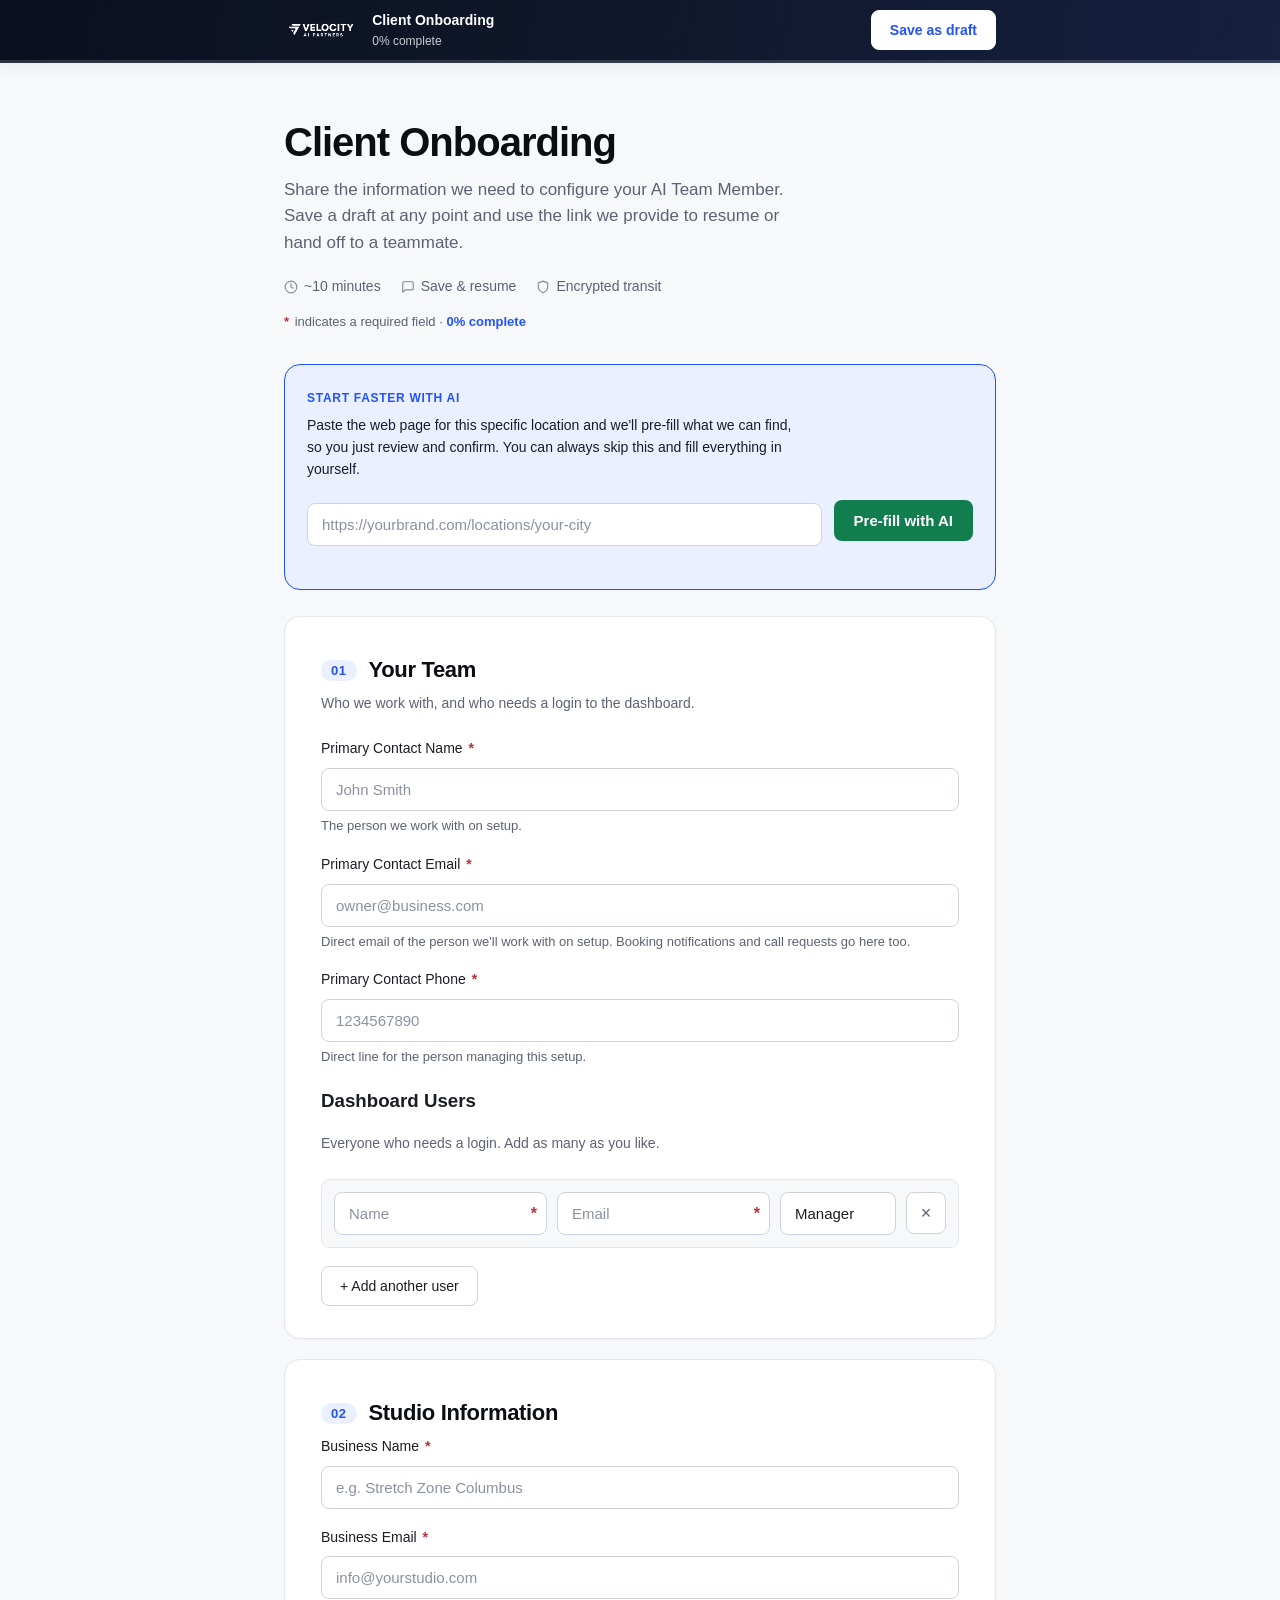
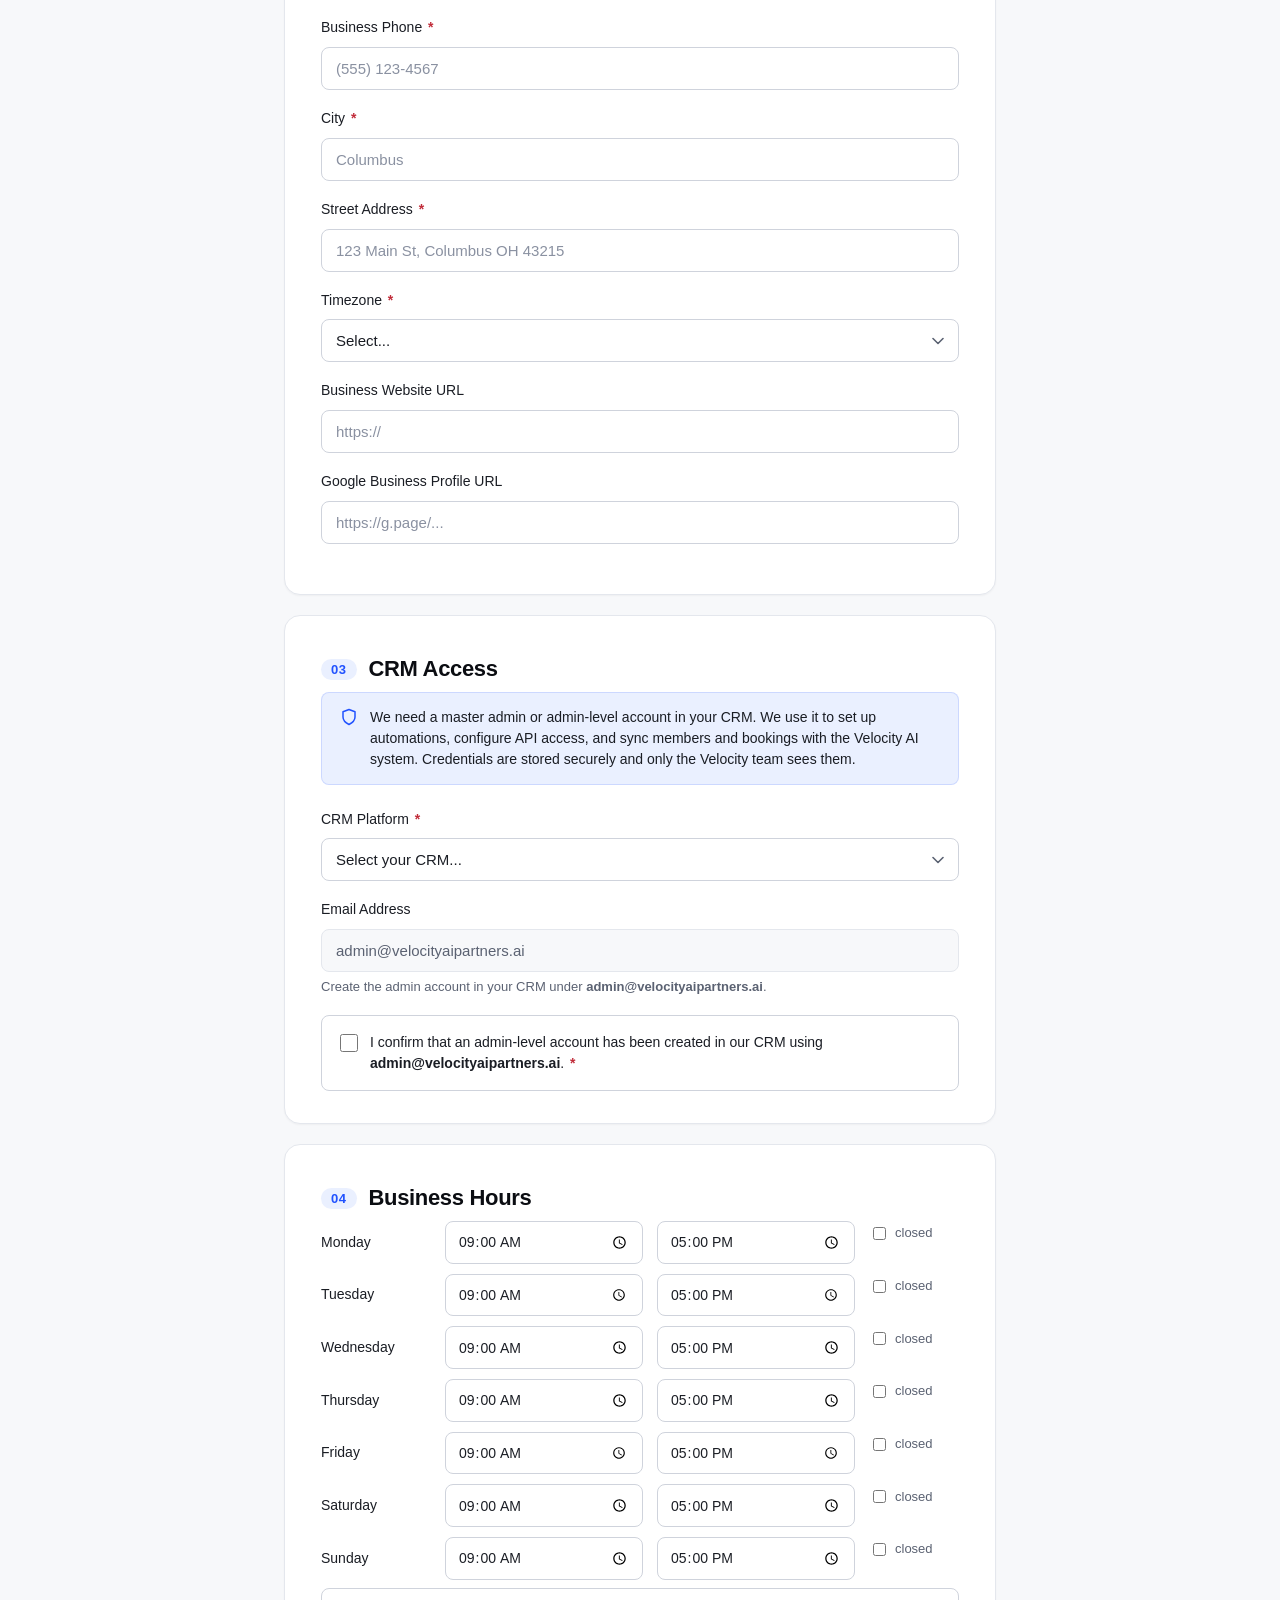
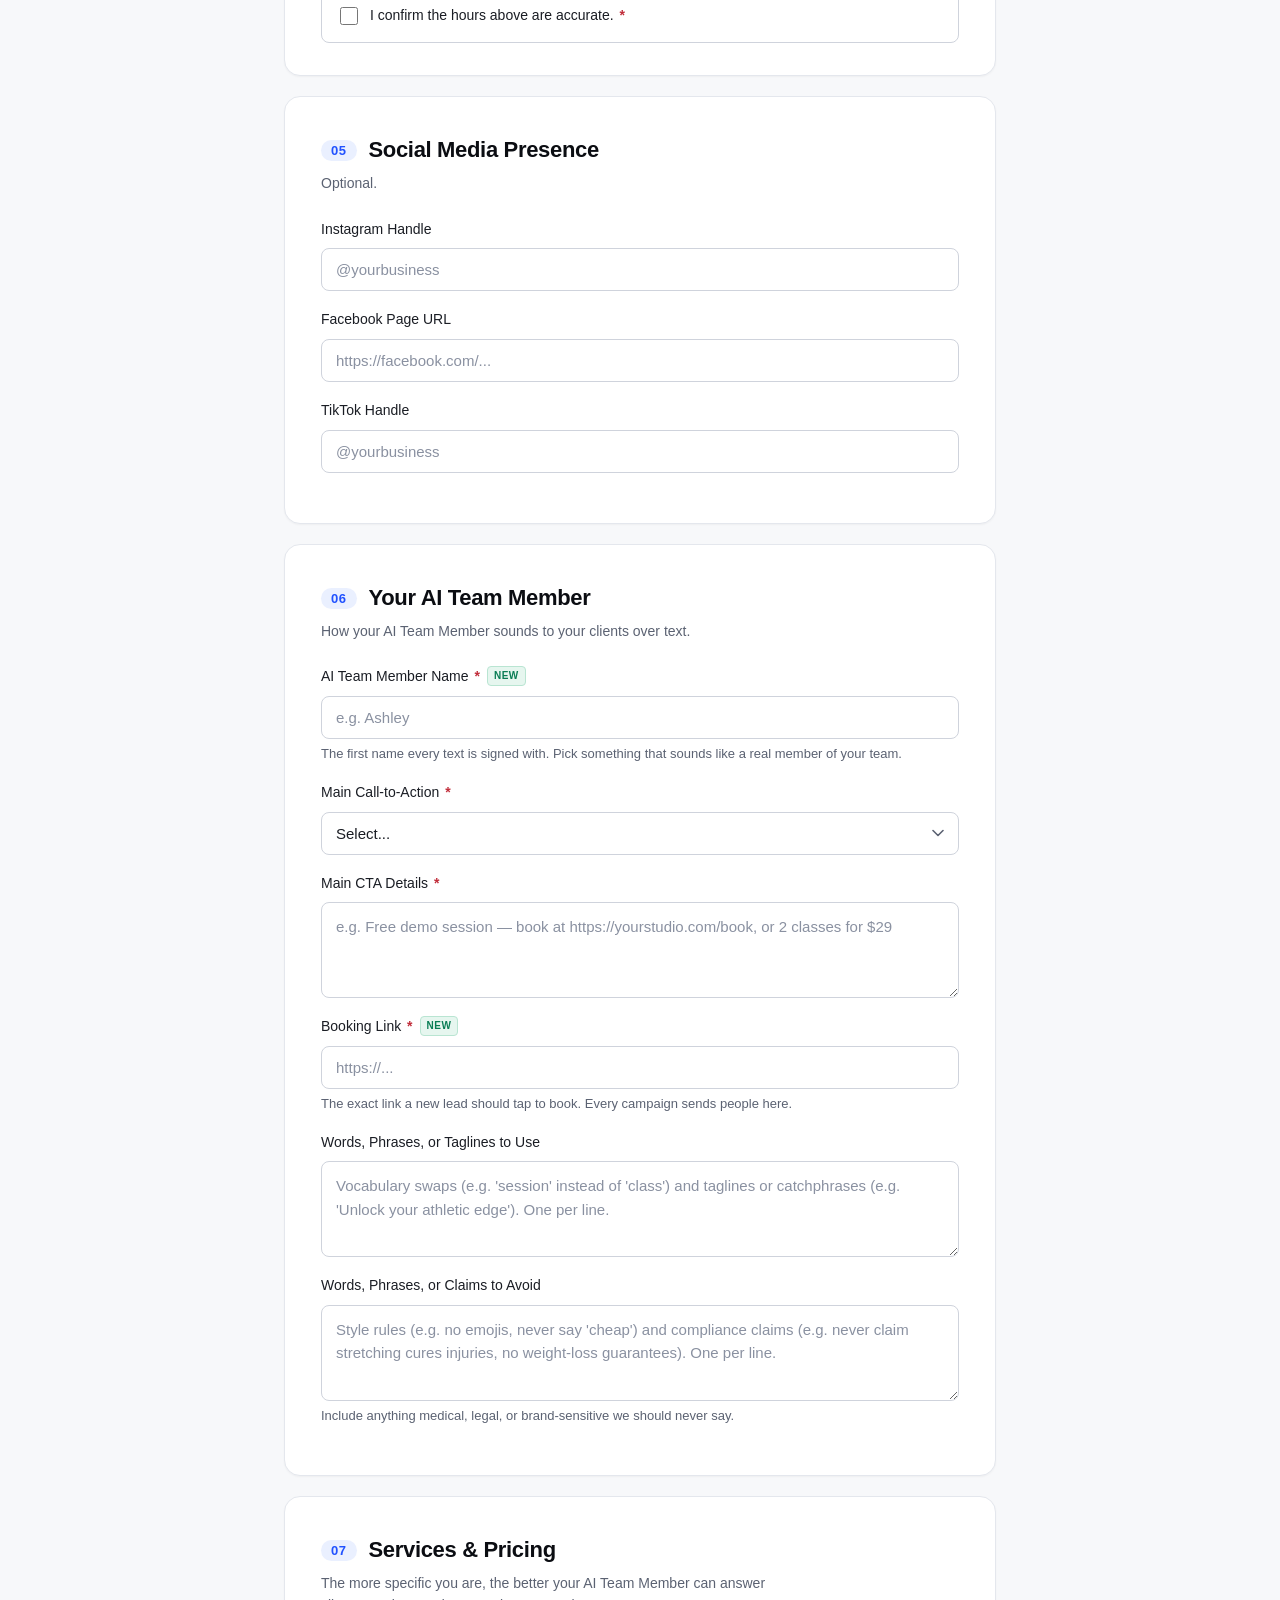
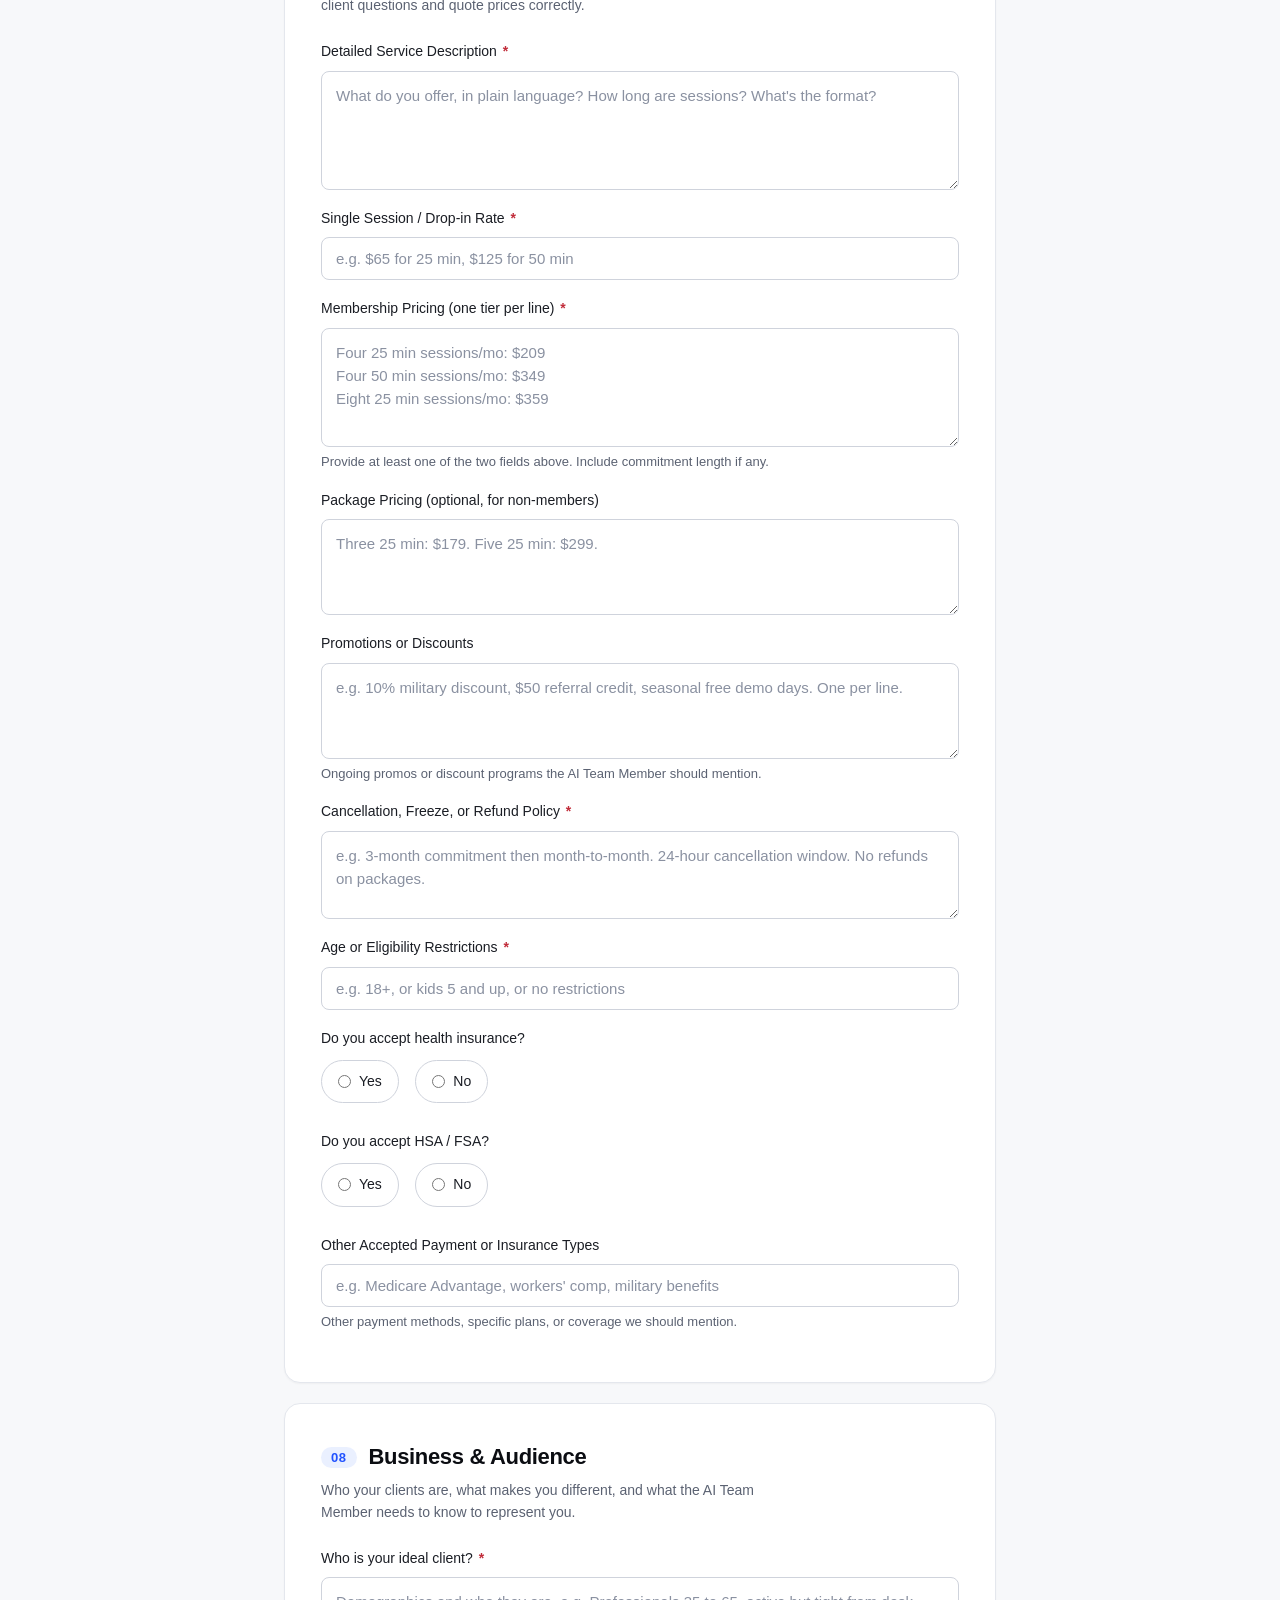
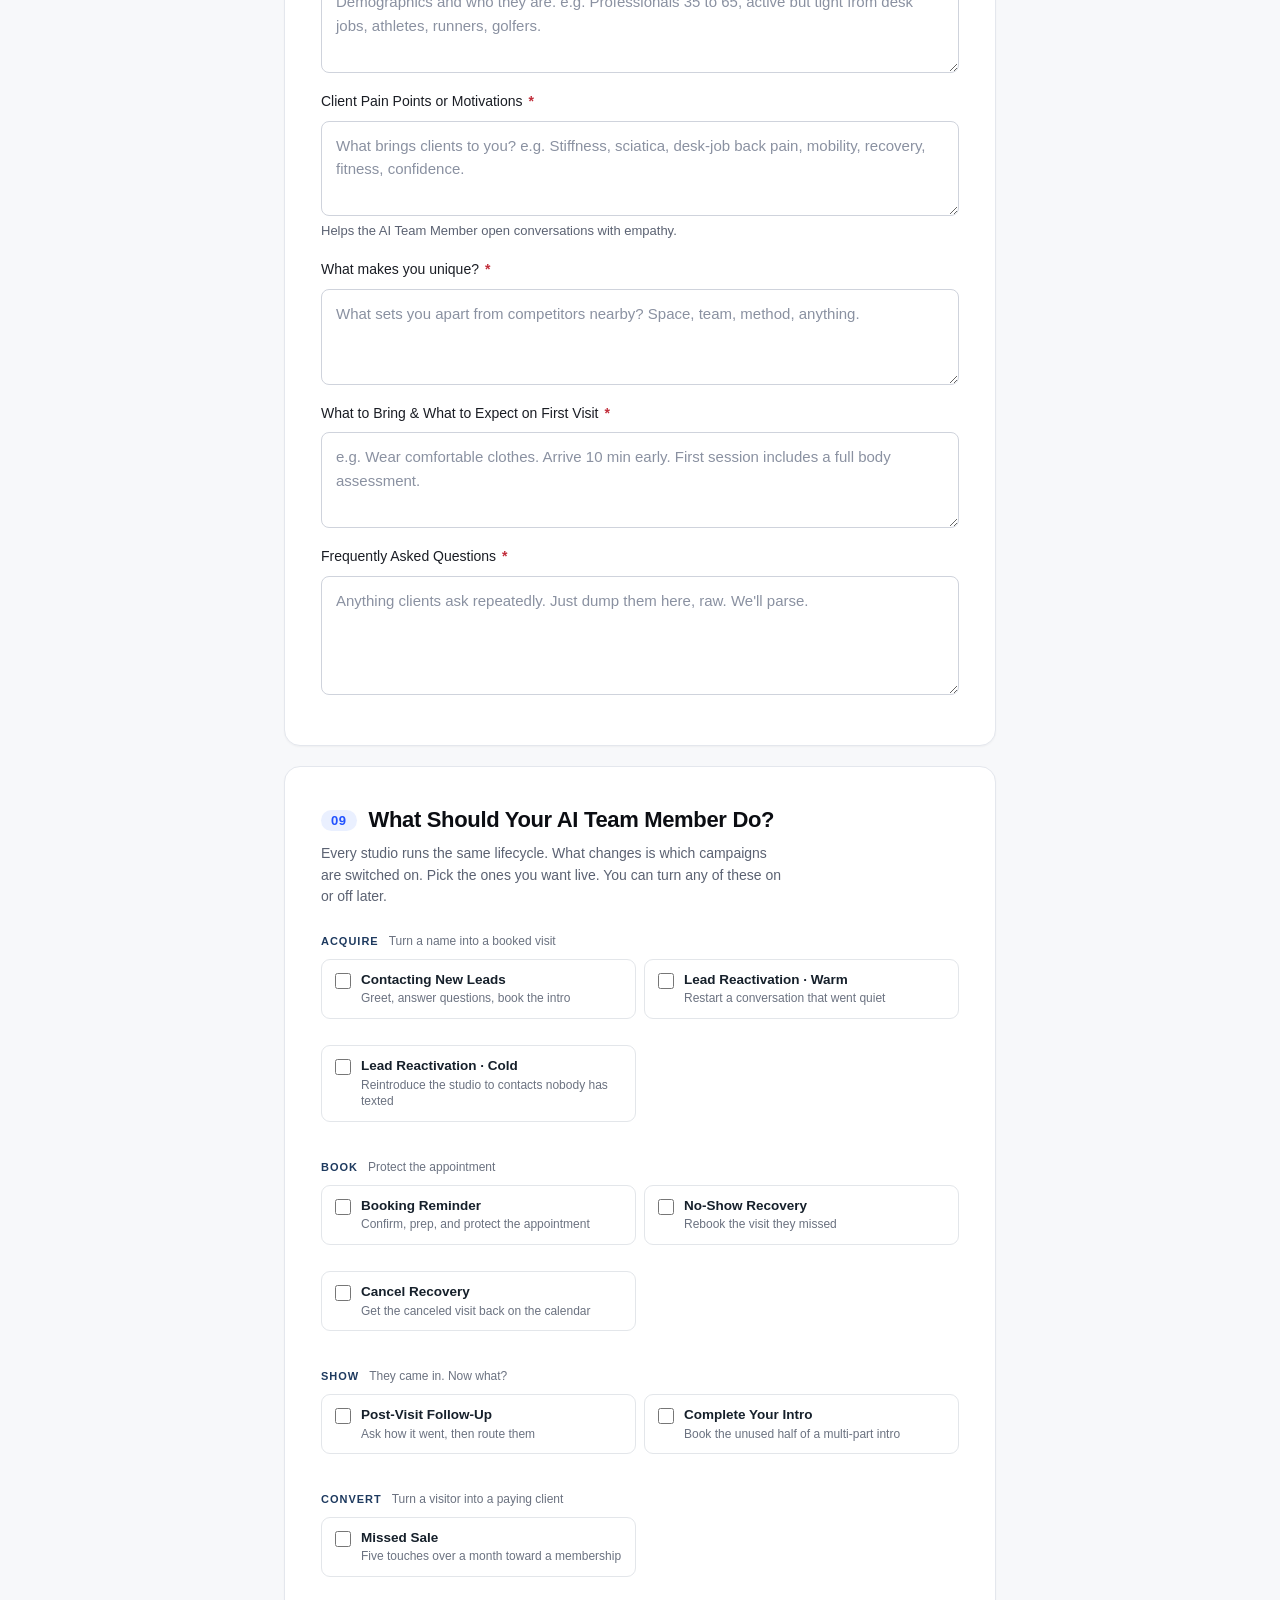
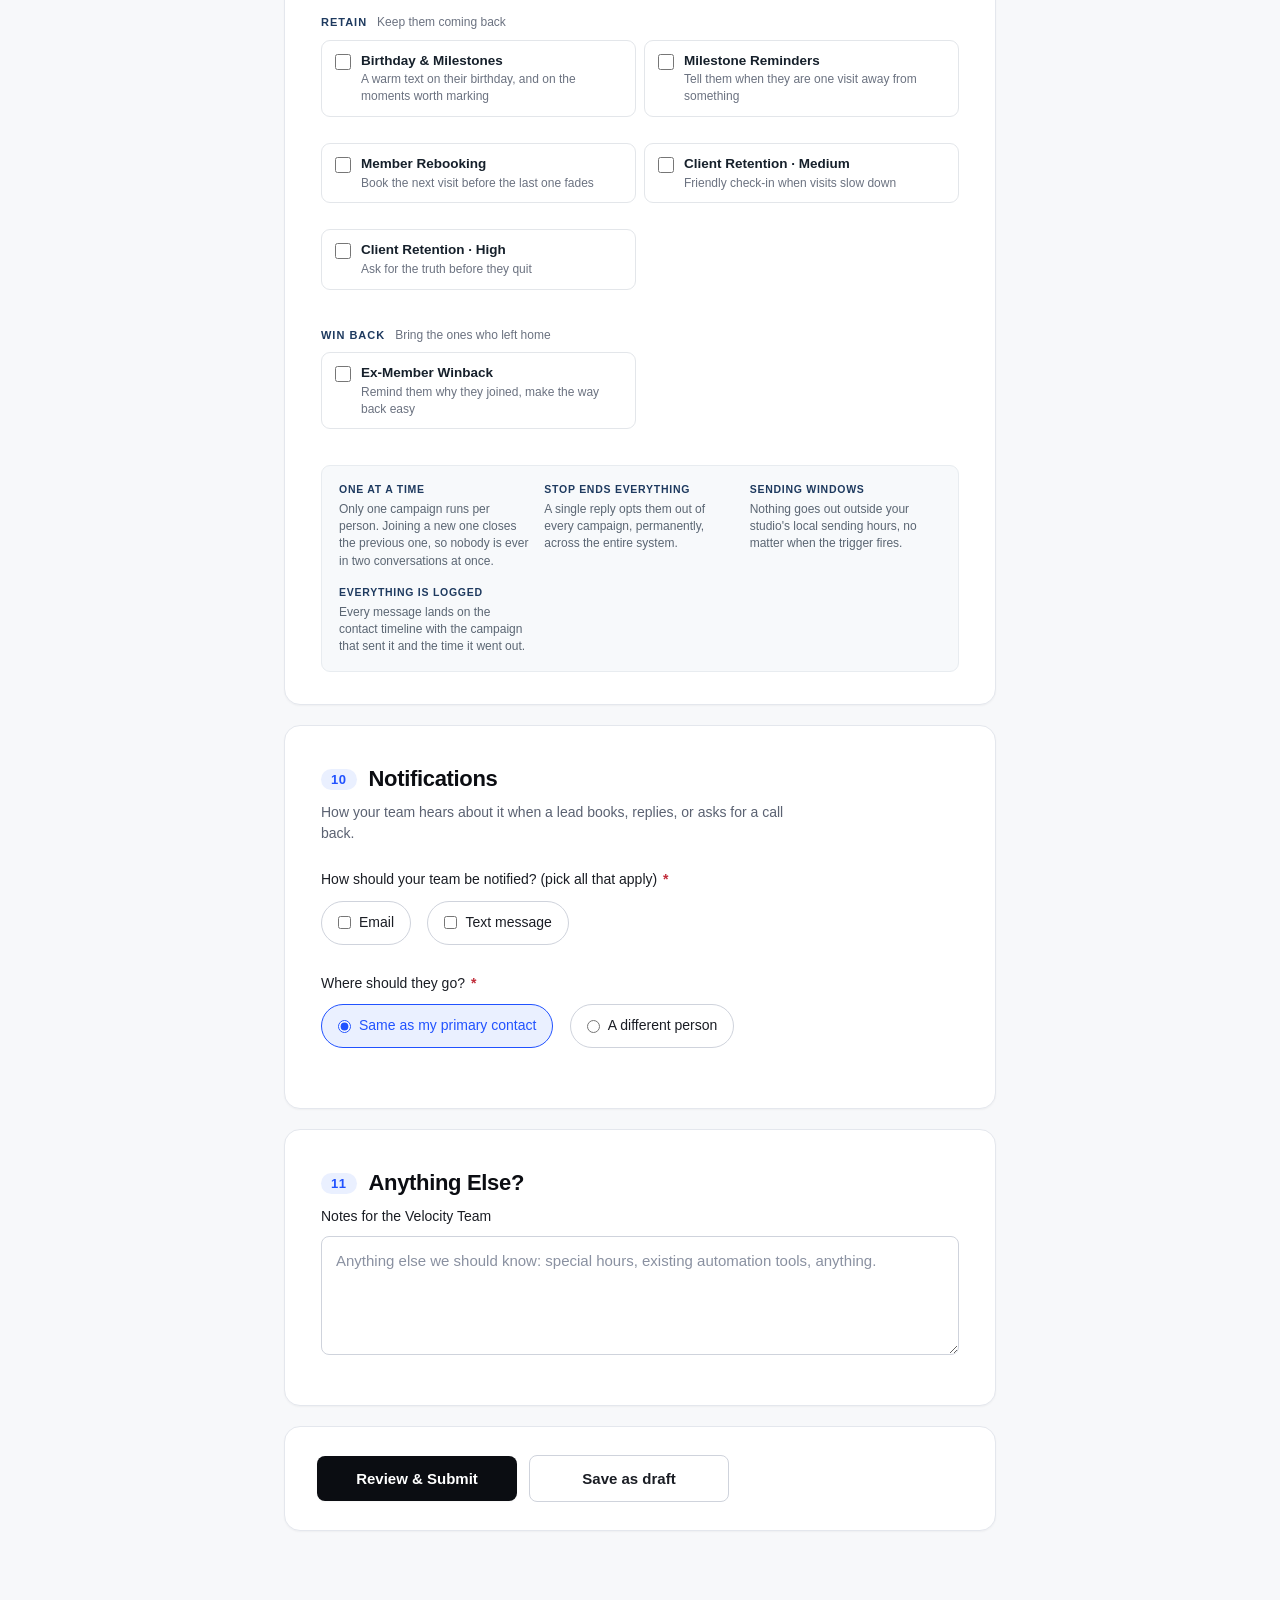
==== commit af4560cc: "Promote v2 to the live onboarding form onboarding.velocityaipartners.app/ now serves the restructure" ====
--- a/index.html
+++ b/index.html
@@ -5,9 +5,12 @@
 <meta name="viewport" content="width=device-width, initial-scale=1.0">
 <script>
   // Variant router: ?form=redesign, ?form=trimmed, ?form=franchisor,
-  // ?form=magretti, ?form=song-koh, ?form=gorman, ?form=pelaez-spata, and
-  // ?form=western-springs serve the variant pages. Default (no param) = this
-  // full live form, unchanged.
+  // ?form=magretti, ?form=song-koh, ?form=gorman, ?form=pelaez-spata,
+  // ?form=western-springs, and ?form=willowbrook serve the variant pages.
+  // Default (no param) = this full live form.
+  // Kept when v2 was promoted to index.html on 2026-08-02: the main app builds
+  // admin links as `${INTAKE_FORM_URL}?form=<slug>` (ClientOnboarding.tsx:627),
+  // so removing this breaks every variant link on /client-onboarding.
   (function () {
     try {
       var f = new URLSearchParams(location.search).get('form');
@@ -19,15 +22,55 @@
       else if (f === 'gorman') location.replace('gorman.html' + location.hash);
       else if (f === 'pelaez-spata') location.replace('pelaez-spata.html' + location.hash);
       else if (f === 'western-springs') location.replace('western-springs.html' + location.hash);
+      else if (f === 'willowbrook') location.replace('willowbrook.html' + location.hash);
     } catch (e) {}
   })();
 </script>
-<title>Velocity AI Partners — Client Onboarding</title>
+<meta name="robots" content="noindex, nofollow">
+<title>Velocity AI Partners &mdash; Client Onboarding</title>
 <meta name="description" content="Share the details we need to configure your AI Team Member on the Velocity AI platform.">
 <link rel="icon" type="image/jpeg" href="favicon.jpg">
 <link rel="preconnect" href="https://rsms.me/">
 <link rel="stylesheet" href="https://rsms.me/inter/inter.css">
 <link rel="stylesheet" href="styles.css?v=23">
+<style>
+  /* v2-only styles. Kept inline so styles.css does not need a cache-buster
+     bump while this is still a preview. Fold into styles.css on ship. */
+  .stage { margin: 0 0 18px; }
+  .stage__head { display: flex; align-items: baseline; gap: 10px; margin: 0 0 8px; }
+  .stage__name { font-size: 11px; font-weight: 700; letter-spacing: .09em;
+    text-transform: uppercase; color: #1e3a5f; }
+  .stage__desc { font-size: 12px; color: #6b7280; }
+  .camp-grid { display: grid; grid-template-columns: repeat(auto-fill, minmax(268px, 1fr));
+    gap: 8px; }
+  .camp { display: flex; gap: 10px; align-items: flex-start; padding: 11px 13px;
+    border: 1px solid #e3e6ea; border-radius: 9px; cursor: pointer;
+    transition: border-color .12s, background .12s; background: #fff; }
+  .camp:hover { border-color: #b9c2cc; background: #fbfcfd; }
+  .camp:has(input:checked) { border-color: #1e3a5f; background: #f4f7fb; }
+  .camp input { margin: 2px 0 0; flex: 0 0 auto; width: 16px; height: 16px;
+    accent-color: #1e3a5f; cursor: pointer; }
+  .camp__body { display: flex; flex-direction: column; gap: 2px; min-width: 0; }
+  .camp__name { font-size: 13.5px; font-weight: 600; color: #16202b; line-height: 1.3; }
+  .camp__desc { font-size: 12px; color: #6b7280; line-height: 1.4; }
+  .rails { display: grid; grid-template-columns: repeat(auto-fit, minmax(190px, 1fr));
+    gap: 14px; margin: 18px 0 0; padding: 15px 17px; border-radius: 9px;
+    background: #f7f9fb; border: 1px solid #e8ecf0; }
+  .rail__name { font-size: 10.5px; font-weight: 700; letter-spacing: .07em;
+    text-transform: uppercase; color: #1e3a5f; margin: 0 0 3px; }
+  .rail__desc { font-size: 12px; color: #5b6673; line-height: 1.45; margin: 0; }
+  .new-flag { display: inline-block; font-size: 10px; font-weight: 700;
+    letter-spacing: .05em; text-transform: uppercase; color: #0a7d55;
+    background: #e6f6ef; border: 1px solid #b9e5d2; border-radius: 4px;
+    padding: 1px 6px; margin-left: 7px; vertical-align: 2px; }
+  @media (max-width: 560px) { .camp-grid { grid-template-columns: 1fr; } }
+  /* Dashboard-user rows gained a role select, so the grid needs a fourth column.
+     Declared here rather than in styles.css because that file is shared with the
+     live v1 form, which still has three. Mobile keeps the stacked single column
+     from the styles.css 640px breakpoint. */
+  #users-list .user-row { grid-template-columns: 1fr 1fr 116px 40px; }
+  @media (max-width: 640px) { #users-list .user-row { grid-template-columns: 1fr; } }
+</style>
 </head>
 <body>
 <div class="progress-bar" role="progressbar" aria-label="Required fields completed" aria-valuemin="0" aria-valuemax="100" aria-valuenow="0"><div class="progress-bar__fill" id="progress-fill"></div></div>
@@ -64,6 +107,9 @@
 </div>
 
 <main class="container">
+  <div id="preview-banner" class="trust-banner" style="background:#fff4e5;border-color:#f0c894;color:#7a4a06;margin-bottom:18px;" hidden>
+    <strong>Preview mode.</strong> This is the v2 draft running locally. Nothing you type here is saved and nothing is sent to the Velocity team.
+  </div>
   <header>
     <h1>Client Onboarding</h1>
     <p class="lead">Share the information we need to configure your AI Team Member. Save a draft at any point and use the link we provide to resume or hand off to a teammate.</p>
@@ -88,7 +134,39 @@
     </div>
 
     <section>
-      <h2>Business Information</h2>
+      <h2>Your Team</h2>
+      <p class="section-hint">Who we work with, and who needs a login to the dashboard.</p>
+
+      <label>
+        Primary Contact Name <span class="req" aria-hidden="true">*</span>
+        <input type="text" name="contact_name" required placeholder="John Smith">
+        <small>The person we work with on setup.</small>
+      </label>
+
+      <label>
+        Primary Contact Email <span class="req" aria-hidden="true">*</span>
+        <input type="email" name="contact_email" required placeholder="owner@business.com">
+        <small>Direct email of the person we'll work with on setup. Booking notifications and call requests go here too.</small>
+      </label>
+
+      <label>
+        Primary Contact Phone <span class="req" aria-hidden="true">*</span>
+        <input type="tel" name="contact_phone" required placeholder="1234567890">
+        <small>Direct line for the person managing this setup.</small>
+      </label>
+
+      <h3 class="subhead">Dashboard Users</h3>
+      <p class="section-hint">Everyone who needs a login. Add as many as you like.</p>
+
+      <div id="users-list">
+        <!-- rendered by form.js -->
+      </div>
+
+      <button type="button" id="add-user" class="btn-secondary">+ Add another user</button>
+    </section>
+
+    <section>
+      <h2>Studio Information</h2>
 
       <label>
         Business Name <span class="req" aria-hidden="true">*</span>
@@ -224,19 +302,6 @@
           </optgroup>
         </select>
       </label>
-
-      <label>
-        Primary Contact Email <span class="req" aria-hidden="true">*</span>
-        <input type="email" name="contact_email" required placeholder="owner@business.com">
-        <small>Direct email of the person we'll work with on setup. Booking notifications and call requests go here too.</small>
-      </label>
-
-      <label>
-        Primary Contact Phone <span class="req" aria-hidden="true">*</span>
-        <input type="tel" name="contact_phone" required placeholder="(555) 123-4567">
-        <small>Direct line for the person managing this setup.</small>
-      </label>
-
       <label>
         Business Website URL
         <input type="url" name="website_url" placeholder="https://">
@@ -247,47 +312,10 @@
         <input type="url" name="google_business_profile_url" placeholder="https://g.page/...">
       </label>
 
-      <fieldset class="pill-group">
-        <legend>Is this location part of a chain or franchise?</legend>
-        <label class="pill"><input type="radio" name="is_multi_location" value="no" checked> No, standalone</label>
-        <label class="pill"><input type="radio" name="is_multi_location" value="yes"> Yes, part of a chain or franchise</label>
-      </fieldset>
-
-      <label id="parent-brand-wrap" hidden>
-        Parent Brand <span class="req" aria-hidden="true">*</span>
-        <select name="parent_brand_name">
-          <option value="">Select your parent brand...</option>
-          <option value="Stretch Zone">Stretch Zone</option>
-          <option value="StretchLab">StretchLab</option>
-          <option value="Integrated Martial Arts">Integrated Martial Arts (IMA)</option>
-          <option value="Trybe Fytness">Trybe Fytness</option>
-          <option value="Title Boxing">Title Boxing</option>
-          <option value="other">Other (please specify)</option>
-        </select>
-      </label>
-
-      <label id="parent-brand-other-wrap" hidden>
-        Which brand? <span class="req" aria-hidden="true">*</span>
-        <input type="text" name="parent_brand_other" placeholder="e.g. OrangeTheory, F45">
-      </label>
-
-      <label id="booking-payment-link-wrap" hidden>
-        Booking Payment Link
-        <input type="url" name="booking_payment_link" placeholder="https://...">
-        <small>Link StretchLab clients use to complete booking payment.</small>
-      </label>
-
-      <label id="store-id-wrap" hidden>
-        Store ID
-        <input type="text" name="crm_store_id" placeholder="e.g. 12345">
-        <small>Your CRM's internal identifier for this location. Leave blank if you don't know — we can find it.</small>
-      </label>
-
-      <label>
-        Studio Logo
-        <input type="file" name="logo" accept="image/png,image/jpeg" id="logo-input">
-        <small>PNG or JPG, under 2MB. We use this in client-facing pages.</small>
-      </label>
+      <!-- Removed 2026-08-02 (George): chain/franchise, parent brand, store ID,
+           StretchLab booking-payment link and studio logo. All of these are
+           things we already know or can look up ourselves, so they are set on
+           the Velocity side rather than asked of the client. -->
     </section>
 
     <section>
@@ -360,77 +388,19 @@
     </section>
 
     <section>
-      <h2>Branding &amp; Messaging</h2>
+      <h2>Your AI Team Member</h2>
       <p class="section-hint">How your AI Team Member sounds to your clients over text.</p>
 
-      <fieldset class="pill-group">
-        <legend>AI Team Member voice <span class="req" aria-hidden="true">*</span></legend>
-        <label class="pill"><input type="radio" name="chatbot_voice" value="team"> Team</label>
-        <label class="pill"><input type="radio" name="chatbot_voice" value="owner"> Owner</label>
-        <label class="pill"><input type="radio" name="chatbot_voice" value="brand"> Brand persona</label>
-        <label class="pill"><input type="radio" name="chatbot_voice" value="unsure"> Unsure — recommend what works</label>
-      </fieldset>
-      <details class="examples-block">
-        <summary>See example messages</summary>
-        <div class="example-item">
-          <span class="example-tag">Team</span>
-          <p>"Hey! Thanks for reaching out. We'd love to have you in for a free demo. What day works best?"</p>
-        </div>
-        <div class="example-item">
-          <span class="example-tag">Owner</span>
-          <p>"Hi, it's Sarah, the studio owner! I'd love to get you in for a free demo. What day works?"</p>
-        </div>
-        <div class="example-item">
-          <span class="example-tag">Brand persona</span>
-          <p>"Hi! I'm Morgan from the studio. We'd love to have you in for a free demo. What day works?"</p>
-        </div>
-        <div class="example-item">
-          <span class="example-tag">Unsure</span>
-          <p>We'll recommend a voice based on similar studios. Team and Brand persona usually perform best.</p>
-        </div>
-      </details>
-
-      <label>
-        Voice Specifics
-        <input type="text" name="chatbot_voice_notes" placeholder="e.g. warm and welcoming but direct">
-      </label>
-
-      <fieldset class="pill-group">
-        <legend>AI Team Member tone (pick all that apply) <span class="req" aria-hidden="true">*</span></legend>
-        <label class="pill"><input type="checkbox" name="tone_friendly"> Friendly</label>
-        <label class="pill"><input type="checkbox" name="tone_professional"> Professional</label>
-        <label class="pill"><input type="checkbox" name="tone_motivational"> Motivational</label>
-        <label class="pill"><input type="checkbox" name="tone_humorous"> Humorous</label>
-        <label class="pill"><input type="checkbox" name="tone_upbeat"> Upbeat</label>
-      </fieldset>
-      <details class="examples-block">
-        <summary>See example messages</summary>
-        <div class="example-item">
-          <span class="example-tag">Friendly</span>
-          <p>"Hi! So glad you're interested. The demo stretch is free and takes about 30 minutes. What day works?"</p>
-        </div>
-        <div class="example-item">
-          <span class="example-tag">Professional</span>
-          <p>"Thank you for reaching out. Our complimentary 30-minute demo stretch is a great introduction. Which day suits your schedule?"</p>
-        </div>
-        <div class="example-item">
-          <span class="example-tag">Motivational</span>
-          <p>"Love that you're prioritizing mobility! A free demo stretch is the perfect first step. Let's get you booked."</p>
-        </div>
-        <div class="example-item">
-          <span class="example-tag">Humorous</span>
-          <p>"Your hamstrings called. They want a truce. Free demo stretch, no commitment. What day?"</p>
-        </div>
-        <div class="example-item">
-          <span class="example-tag">Upbeat</span>
-          <p>"Hi! Super excited you're interested. Free demo stretch is the best way to start. What day works?"</p>
-        </div>
-      </details>
-
-      <label>
-        Tone Specifics
-        <input type="text" name="chatbot_tone_notes" placeholder="e.g. friendly but not overly casual">
-      </label>
+      <label>
+        AI Team Member Name <span class="req" aria-hidden="true">*</span><span class="new-flag">New</span>
+        <input type="text" name="assistant_name" required placeholder="e.g. Ashley">
+        <small>The first name every text is signed with. Pick something that sounds like a real member of your team.</small>
+      </label>
+
+      <!-- Removed 2026-08-02 (George): sign-off name, AI Team Member voice,
+           voice specifics, AI Team Member tone and tone specifics. Voice and
+           tone guidance now comes from the words-to-use / words-to-avoid
+           fields below, which clients answer in their own language. -->
 
       <label>
         Main Call-to-Action <span class="req" aria-hidden="true">*</span>
@@ -455,6 +425,16 @@
       </label>
 
       <label>
+        Booking Link <span class="req" aria-hidden="true">*</span><span class="new-flag">New</span>
+        <input type="url" name="trial_booking_url" required placeholder="https://...">
+        <small>The exact link a new lead should tap to book. Every campaign sends people here.</small>
+      </label>
+
+      <!-- Removed 2026-08-02 (George): "Is the first visit free?". It follows
+           from the Main Call-to-Action, so has_free_trial is derived in
+           buildPayload() rather than asked. -->
+
+      <label>
         Words, Phrases, or Taglines to Use
         <textarea name="preferred_words" rows="3" placeholder="Vocabulary swaps (e.g. 'session' instead of 'class') and taglines or catchphrases (e.g. 'Unlock your athletic edge'). One per line."></textarea>
       </label>
@@ -530,22 +510,6 @@
       <h2>Business &amp; Audience</h2>
       <p class="section-hint">Who your clients are, what makes you different, and what the AI Team Member needs to know to represent you.</p>
 
-      <fieldset class="pill-group">
-        <legend>How do leads currently find you? (pick all that apply)</legend>
-        <label class="pill"><input type="checkbox" name="lead_source_website"> Website form</label>
-        <label class="pill"><input type="checkbox" name="lead_source_paid_ads"> Paid ads (Facebook / Instagram / Google)</label>
-        <label class="pill"><input type="checkbox" name="lead_source_phone"> Phone calls</label>
-        <label class="pill"><input type="checkbox" name="lead_source_walkin"> Walk-ins</label>
-        <label class="pill"><input type="checkbox" name="lead_source_referrals"> Referrals</label>
-        <label class="pill"><input type="checkbox" name="lead_source_events"> Local events</label>
-        <label class="pill"><input type="checkbox" name="lead_source_gbp"> Google Business Profile</label>
-        <label class="pill"><input type="checkbox" name="lead_source_social_dms"> Social media DMs</label>
-        <label class="pill"><input type="checkbox" name="lead_source_other"> Other (please specify)</label>
-      </fieldset>
-      <label id="lead-source-other-wrap" hidden>
-        <input type="text" name="lead_source_other_text" aria-label="Other lead source" placeholder="Describe the other lead source">
-      </label>
-
       <label>
         Who is your ideal client? <span class="req" aria-hidden="true">*</span>
         <textarea name="bk_ideal_client" rows="3" required placeholder="Demographics and who they are. e.g. Professionals 35 to 65, active but tight from desk jobs, athletes, runners, golfers."></textarea>
@@ -568,100 +532,224 @@
       </label>
 
       <label>
-        Testimonials or Reviews
-        <textarea name="bk_testimonials" rows="4" placeholder="Paste 2-5 reviews or testimonials, or drop a link. Raw dump is fine — we'll parse."></textarea>
-        <small>Helps the AI Team Member echo how real customers talk about you.</small>
-      </label>
-
-      <label>
         Frequently Asked Questions <span class="req" aria-hidden="true">*</span>
         <textarea name="bk_faq" rows="4" required placeholder="Anything clients ask repeatedly. Just dump them here, raw. We'll parse."></textarea>
       </label>
     </section>
 
     <section>
-      <h2>Automation &amp; Follow-up</h2>
-      <p class="section-hint">What the AI Team Member does automatically, which past leads to re-engage, and how fast it replies and follows up.</p>
+      <h2>What Should Your AI Team Member Do?</h2>
+      <p class="section-hint">Every studio runs the same lifecycle. What changes is which campaigns are switched on. Pick the ones you want live. You can turn any of these on or off later.</p>
+
+      <div class="stage">
+        <div class="stage__head">
+          <span class="stage__name">Acquire</span>
+          <span class="stage__desc">Turn a name into a booked visit</span>
+        </div>
+        <div class="camp-grid">
+          <label class="camp">
+            <input type="checkbox" name="camp_contacting_new_leads">
+            <span class="camp__body">
+              <span class="camp__name">Contacting New Leads</span>
+              <span class="camp__desc">Greet, answer questions, book the intro</span>
+            </span>
+          </label>
+          <label class="camp">
+            <input type="checkbox" name="camp_lead_reactivation_warm">
+            <span class="camp__body">
+              <span class="camp__name">Lead Reactivation &middot; Warm</span>
+              <span class="camp__desc">Restart a conversation that went quiet</span>
+            </span>
+          </label>
+          <label class="camp">
+            <input type="checkbox" name="camp_lead_reactivation_cold">
+            <span class="camp__body">
+              <span class="camp__name">Lead Reactivation &middot; Cold</span>
+              <span class="camp__desc">Reintroduce the studio to contacts nobody has texted</span>
+            </span>
+          </label>
+        </div>
+      </div>
+
+      <div class="stage">
+        <div class="stage__head">
+          <span class="stage__name">Book</span>
+          <span class="stage__desc">Protect the appointment</span>
+        </div>
+        <div class="camp-grid">
+          <label class="camp">
+            <input type="checkbox" name="camp_booking_reminder">
+            <span class="camp__body">
+              <span class="camp__name">Booking Reminder</span>
+              <span class="camp__desc">Confirm, prep, and protect the appointment</span>
+            </span>
+          </label>
+          <label class="camp">
+            <input type="checkbox" name="camp_no_show_recovery">
+            <span class="camp__body">
+              <span class="camp__name">No-Show Recovery</span>
+              <span class="camp__desc">Rebook the visit they missed</span>
+            </span>
+          </label>
+          <label class="camp">
+            <input type="checkbox" name="camp_cancel_recovery">
+            <span class="camp__body">
+              <span class="camp__name">Cancel Recovery</span>
+              <span class="camp__desc">Get the canceled visit back on the calendar</span>
+            </span>
+          </label>
+        </div>
+      </div>
+
+      <div class="stage">
+        <div class="stage__head">
+          <span class="stage__name">Show</span>
+          <span class="stage__desc">They came in. Now what?</span>
+        </div>
+        <div class="camp-grid">
+          <label class="camp">
+            <input type="checkbox" name="camp_post_visit_followup">
+            <span class="camp__body">
+              <span class="camp__name">Post-Visit Follow-Up</span>
+              <span class="camp__desc">Ask how it went, then route them</span>
+            </span>
+          </label>
+          <label class="camp">
+            <input type="checkbox" name="camp_complete_your_intro">
+            <span class="camp__body">
+              <span class="camp__name">Complete Your Intro</span>
+              <span class="camp__desc">Book the unused half of a multi-part intro</span>
+            </span>
+          </label>
+        </div>
+      </div>
+
+      <div class="stage">
+        <div class="stage__head">
+          <span class="stage__name">Convert</span>
+          <span class="stage__desc">Turn a visitor into a paying client</span>
+        </div>
+        <div class="camp-grid">
+          <label class="camp">
+            <input type="checkbox" name="camp_missed_sale">
+            <span class="camp__body">
+              <span class="camp__name">Missed Sale</span>
+              <span class="camp__desc">Five touches over a month toward a membership</span>
+            </span>
+          </label>
+        </div>
+      </div>
+
+      <div class="stage">
+        <div class="stage__head">
+          <span class="stage__name">Retain</span>
+          <span class="stage__desc">Keep them coming back</span>
+        </div>
+        <div class="camp-grid">
+          <label class="camp">
+            <input type="checkbox" name="camp_birthday_milestones">
+            <span class="camp__body">
+              <span class="camp__name">Birthday &amp; Milestones</span>
+              <span class="camp__desc">A warm text on their birthday, and on the moments worth marking</span>
+            </span>
+          </label>
+          <label class="camp">
+            <input type="checkbox" name="camp_milestone_reminders">
+            <span class="camp__body">
+              <span class="camp__name">Milestone Reminders</span>
+              <span class="camp__desc">Tell them when they are one visit away from something</span>
+            </span>
+          </label>
+          <label class="camp">
+            <input type="checkbox" name="camp_member_rebooking">
+            <span class="camp__body">
+              <span class="camp__name">Member Rebooking</span>
+              <span class="camp__desc">Book the next visit before the last one fades</span>
+            </span>
+          </label>
+          <label class="camp">
+            <input type="checkbox" name="camp_client_retention_medium">
+            <span class="camp__body">
+              <span class="camp__name">Client Retention &middot; Medium</span>
+              <span class="camp__desc">Friendly check-in when visits slow down</span>
+            </span>
+          </label>
+          <label class="camp">
+            <input type="checkbox" name="camp_client_retention_high">
+            <span class="camp__body">
+              <span class="camp__name">Client Retention &middot; High</span>
+              <span class="camp__desc">Ask for the truth before they quit</span>
+            </span>
+          </label>
+        </div>
+      </div>
+
+      <div class="stage">
+        <div class="stage__head">
+          <span class="stage__name">Win Back</span>
+          <span class="stage__desc">Bring the ones who left home</span>
+        </div>
+        <div class="camp-grid">
+          <label class="camp">
+            <input type="checkbox" name="camp_ex_member_winback">
+            <span class="camp__body">
+              <span class="camp__name">Ex-Member Winback</span>
+              <span class="camp__desc">Remind them why they joined, make the way back easy</span>
+            </span>
+          </label>
+        </div>
+      </div>
+
+      <div class="rails">
+        <div class="rail">
+          <p class="rail__name">One at a time</p>
+          <p class="rail__desc">Only one campaign runs per person. Joining a new one closes the previous one, so nobody is ever in two conversations at once.</p>
+        </div>
+        <div class="rail">
+          <p class="rail__name">STOP ends everything</p>
+          <p class="rail__desc">A single reply opts them out of every campaign, permanently, across the entire system.</p>
+        </div>
+        <div class="rail">
+          <p class="rail__name">Sending windows</p>
+          <p class="rail__desc">Nothing goes out outside your studio's local sending hours, no matter when the trigger fires.</p>
+        </div>
+        <div class="rail">
+          <p class="rail__name">Everything is logged</p>
+          <p class="rail__desc">Every message lands on the contact timeline with the campaign that sent it and the time it went out.</p>
+        </div>
+      </div>
+    </section>
+
+    <section>
+      <h2>Notifications</h2>
+      <p class="section-hint">How your team hears about it when a lead books, replies, or asks for a call back.</p>
 
       <fieldset class="pill-group">
-        <legend>What should the AI Team Member do? (pick all that apply)</legend>
-        <p class="section-hint" style="margin: -4px 0 12px;">These control automated AI Team Member actions. Content you provided elsewhere (FAQs, main CTA, booking link) informs the AI Team Member's answers regardless of what's checked here.</p>
-        <label class="pill"><input type="checkbox" name="goal_book_demos"> Book demos / trials</label>
-        <label class="pill"><input type="checkbox" name="goal_answer_faqs"> Answer FAQs</label>
-        <label class="pill"><input type="checkbox" name="goal_followup_leads"> Follow up with new leads</label>
-        <label class="pill"><input type="checkbox" name="goal_reactivate_old"> Reactivate past leads &amp; old members</label>
-        <label class="pill"><input type="checkbox" name="goal_upsell"> Upsell memberships or packages</label>
-        <label class="pill"><input type="checkbox" name="goal_provide_directions"> Provide address &amp; directions</label>
-        <label class="pill"><input type="checkbox" name="goal_other"> Other (please specify)</label>
+        <legend>How should your team be notified? (pick all that apply) <span class="req" aria-hidden="true">*</span></legend>
+        <label class="pill"><input type="checkbox" name="notify_email"> Email</label>
+        <label class="pill"><input type="checkbox" name="notify_sms"> Text message</label>
       </fieldset>
-      <label id="goal-other-wrap" hidden>
-        <input type="text" name="goal_other_text" aria-label="Other automation goal" placeholder="Describe the other automation goal">
-      </label>
 
       <fieldset class="pill-group">
-        <legend>Which past-lead segments should the AI Team Member target for reactivation? (pick all that apply)</legend>
-        <label class="pill"><input type="checkbox" name="react_no_shows"> Demo / trial no-shows</label>
-        <label class="pill"><input type="checkbox" name="react_cooled_leads"> Cooled leads (no response after 2+ weeks)</label>
-        <label class="pill"><input type="checkbox" name="react_expired_members"> Expired memberships</label>
-        <label class="pill"><input type="checkbox" name="react_paused"> Paused / frozen accounts</label>
-        <label class="pill"><input type="checkbox" name="react_lost_sheep"> Long-term inactive ("lost sheep")</label>
-        <label class="pill"><input type="checkbox" name="react_other"> Other (please specify)</label>
+        <legend>Where should they go? <span class="req" aria-hidden="true">*</span></legend>
+        <label class="pill"><input type="radio" name="notify_target" value="primary" checked> Same as my primary contact</label>
+        <label class="pill"><input type="radio" name="notify_target" value="different"> A different person</label>
       </fieldset>
-      <label id="react-other-wrap" hidden>
-        <input type="text" name="react_other_text" aria-label="Other reactivation segment" placeholder="Describe the other segment">
-      </label>
-
-      <label>
-        Reactivation Offer or Incentive
-        <textarea name="reactivation_offer" rows="3" placeholder="e.g. Free demo to try again, first month 50% off, or referral bonus"></textarea>
-      </label>
-
-      <fieldset class="pill-group">
-        <legend>Initial reply delay</legend>
-        <label class="pill"><input type="radio" name="sms_initial_delay" value="immediate"> Immediately</label>
-        <label class="pill"><input type="radio" name="sms_initial_delay" value="15_30s"> 15–30 seconds</label>
-        <label class="pill"><input type="radio" name="sms_initial_delay" value="1_2min"> 1–2 minutes</label>
-        <label class="pill"><input type="radio" name="sms_initial_delay" value="5_plus_min"> 5+ minutes</label>
-        <label class="pill"><input type="radio" name="sms_initial_delay" value="unsure"> Unsure — advise</label>
-      </fieldset>
-
-      <label>
-        Follow-up Cadence
-        <input type="text" name="sms_followup_cadence" placeholder="e.g. Day 1, 3, 5 or Day 1 and 7">
-      </label>
-    </section>
-
-    <section>
-      <h2>Handoff &amp; Notifications</h2>
-      <p class="section-hint">When the AI Team Member should transfer to a human and how your team gets notified of bookings.</p>
-
-      <fieldset class="pill-group">
-        <legend>When should the AI Team Member transfer to a human? <span class="req" aria-hidden="true">*</span></legend>
-        <label class="pill"><input type="radio" name="handoff_rule" value="never"> Never — AI handles everything</label>
-        <label class="pill"><input type="radio" name="handoff_rule" value="on_request"> Only when client asks</label>
-        <label class="pill"><input type="radio" name="handoff_rule" value="business_hours_request"> During studio hours when client asks for a call</label>
-        <label class="pill"><input type="radio" name="handoff_rule" value="complex"> When conversation gets complex or off-topic</label>
-        <label class="pill"><input type="radio" name="handoff_rule" value="other"> Other (please specify)</label>
-      </fieldset>
-      <label id="handoff-rule-other-wrap" hidden>
-        <input type="text" name="handoff_rule_other" aria-label="Other handoff rule" placeholder="Describe when the AI Team Member should transfer to a human">
-      </label>
-
-      <fieldset class="pill-group">
-        <legend>Where should booking confirmations go? (pick all that apply)</legend>
-        <label class="pill"><input type="checkbox" name="notify_email"> Email the location</label>
-        <label class="pill"><input type="checkbox" name="notify_sms"> SMS a staff number</label>
-      </fieldset>
-      <p class="section-hint" style="margin-top: 6px;">Notifications route to the Primary Contact Email and Phone from the Business Information section.</p>
+
+      <div id="notify-different-wrap" hidden>
+        <label>
+          Notification Email
+          <input type="email" name="notify_email_address" placeholder="frontdesk@yourstudio.com">
+        </label>
+        <label>
+          Notification Phone
+          <input type="tel" name="notify_phone_number" placeholder="(555) 123-4567">
+        </label>
+      </div>
     </section>
 
     <section>
       <h2>Anything Else?</h2>
-
-      <label>
-        Target KPIs or Goals
-        <textarea name="kpi_targets" rows="3" placeholder="e.g. 15 leads per week, 40% booking rate, 25 new members per month"></textarea>
-      </label>
 
       <label>
         Notes for the Velocity Team
@@ -669,21 +757,16 @@
       </label>
     </section>
 
-    <section>
-      <h2>Dashboard Users</h2>
-      <p class="section-hint">Who on your team needs a login?</p>
-
-      <div id="users-list">
-        <!-- rendered by form.js -->
-      </div>
-
-      <button type="button" id="add-user" class="btn-secondary">+ Add another user</button>
-    </section>
-
     <!-- honeypot: humans don't see this, bots fill it -->
+    <!-- Bot trap. The data-*-ignore attributes tell 1Password, LastPass, Dashlane
+         and Bitwarden to skip it: a password manager filling this field would
+         make a real client's submission look like a bot and be silently
+         discarded, with a convincing success screen and no way to tell. -->
     <div class="honeypot" aria-hidden="true">
       <label>Leave this field blank
-        <input type="text" name="honeypot" tabindex="-1" autocomplete="off">
+        <input type="text" name="honeypot" tabindex="-1" autocomplete="off"
+               data-1p-ignore data-lpignore="true" data-bwignore
+               data-form-type="other" aria-hidden="true">
       </label>
     </div>
 
@@ -730,6 +813,7 @@
   </div>
 </main>
 
-<script src="form.js?v=26"></script>
+
+<script src="form.js?v=27"></script>
 </body>
-</html>
+</html>
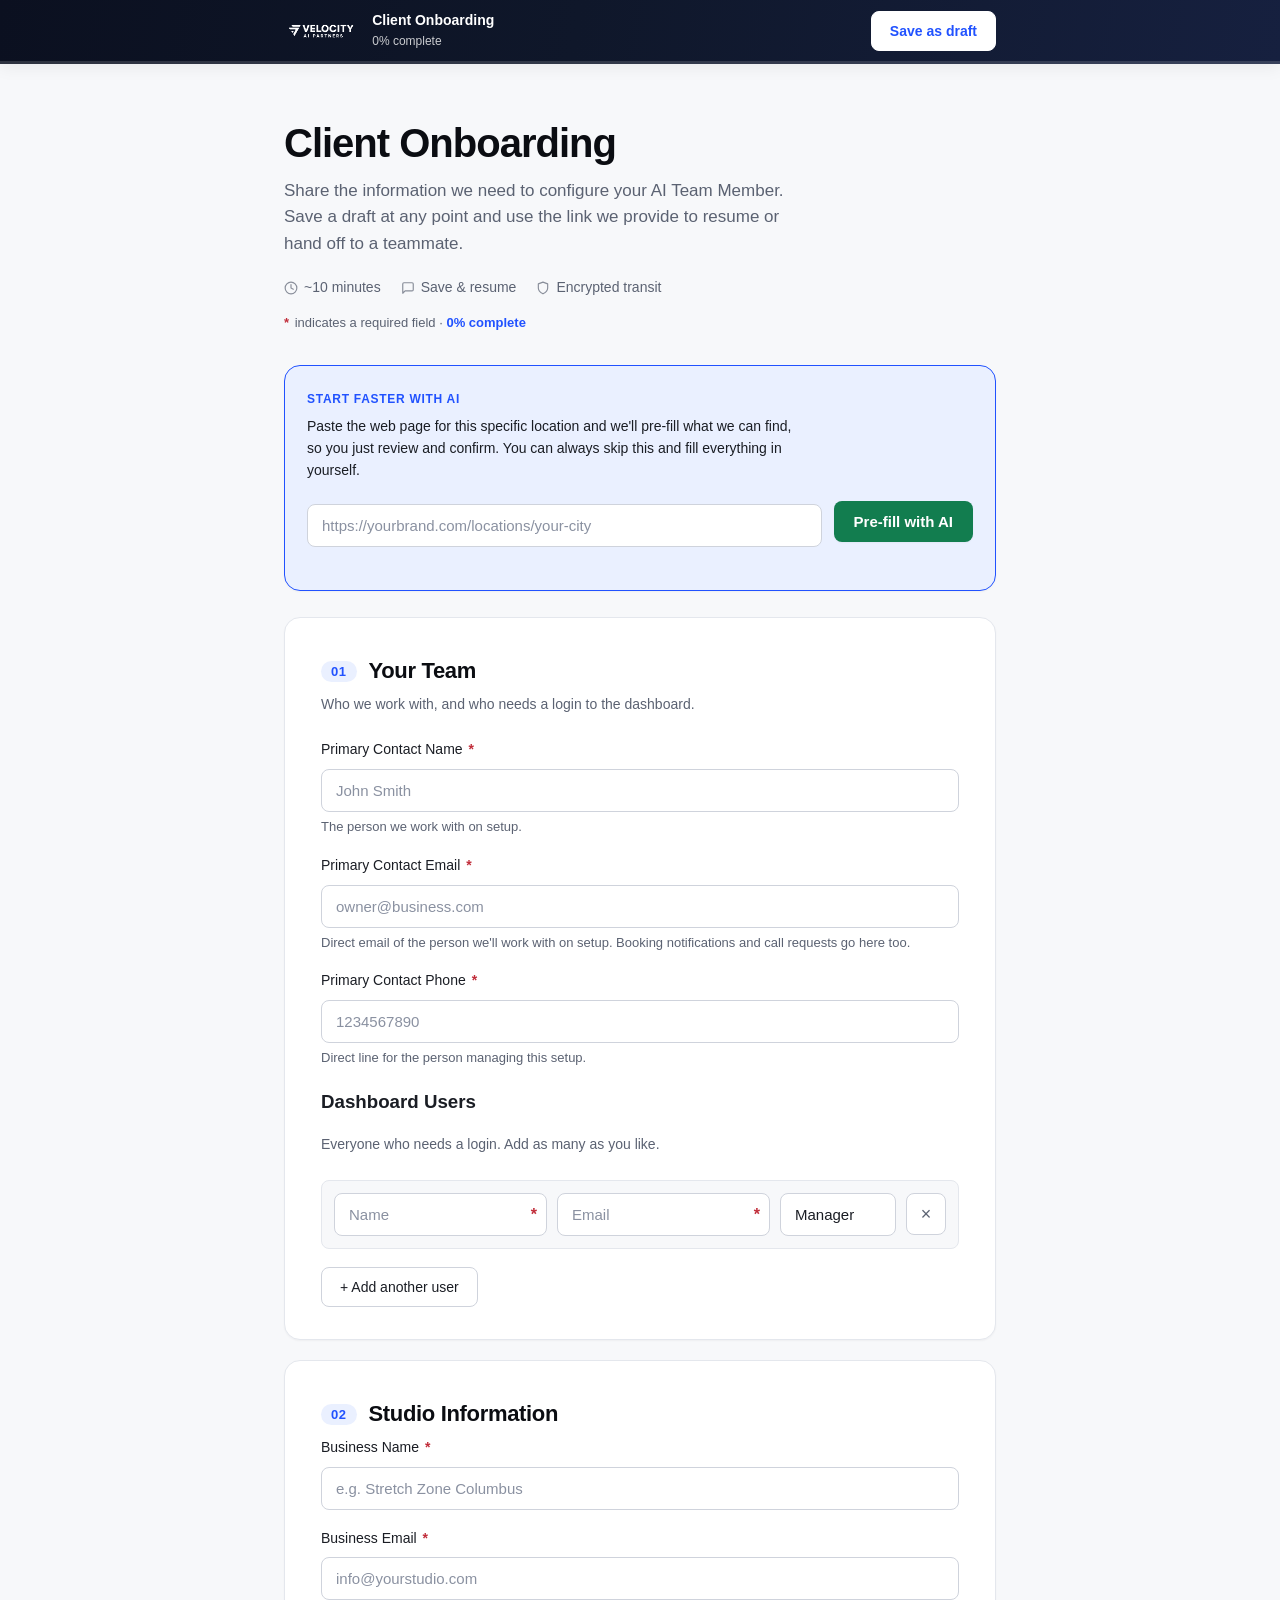
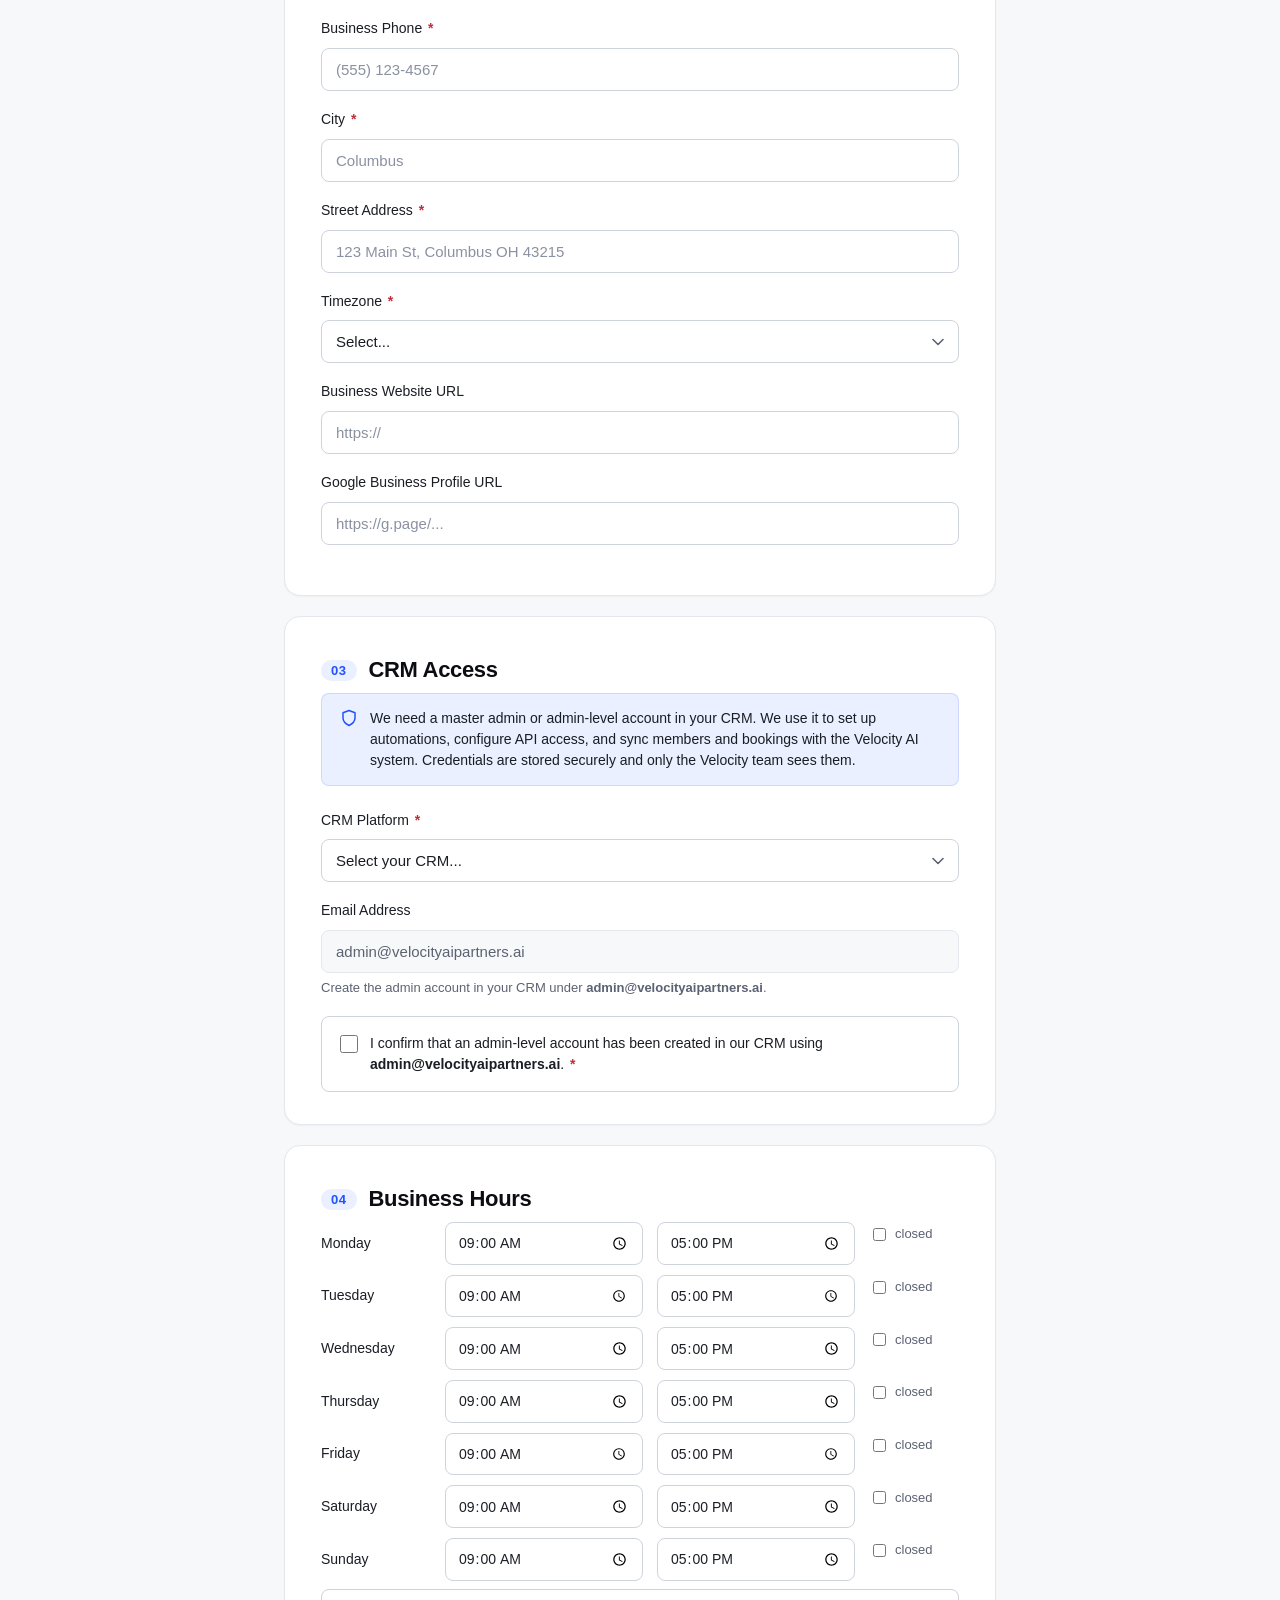
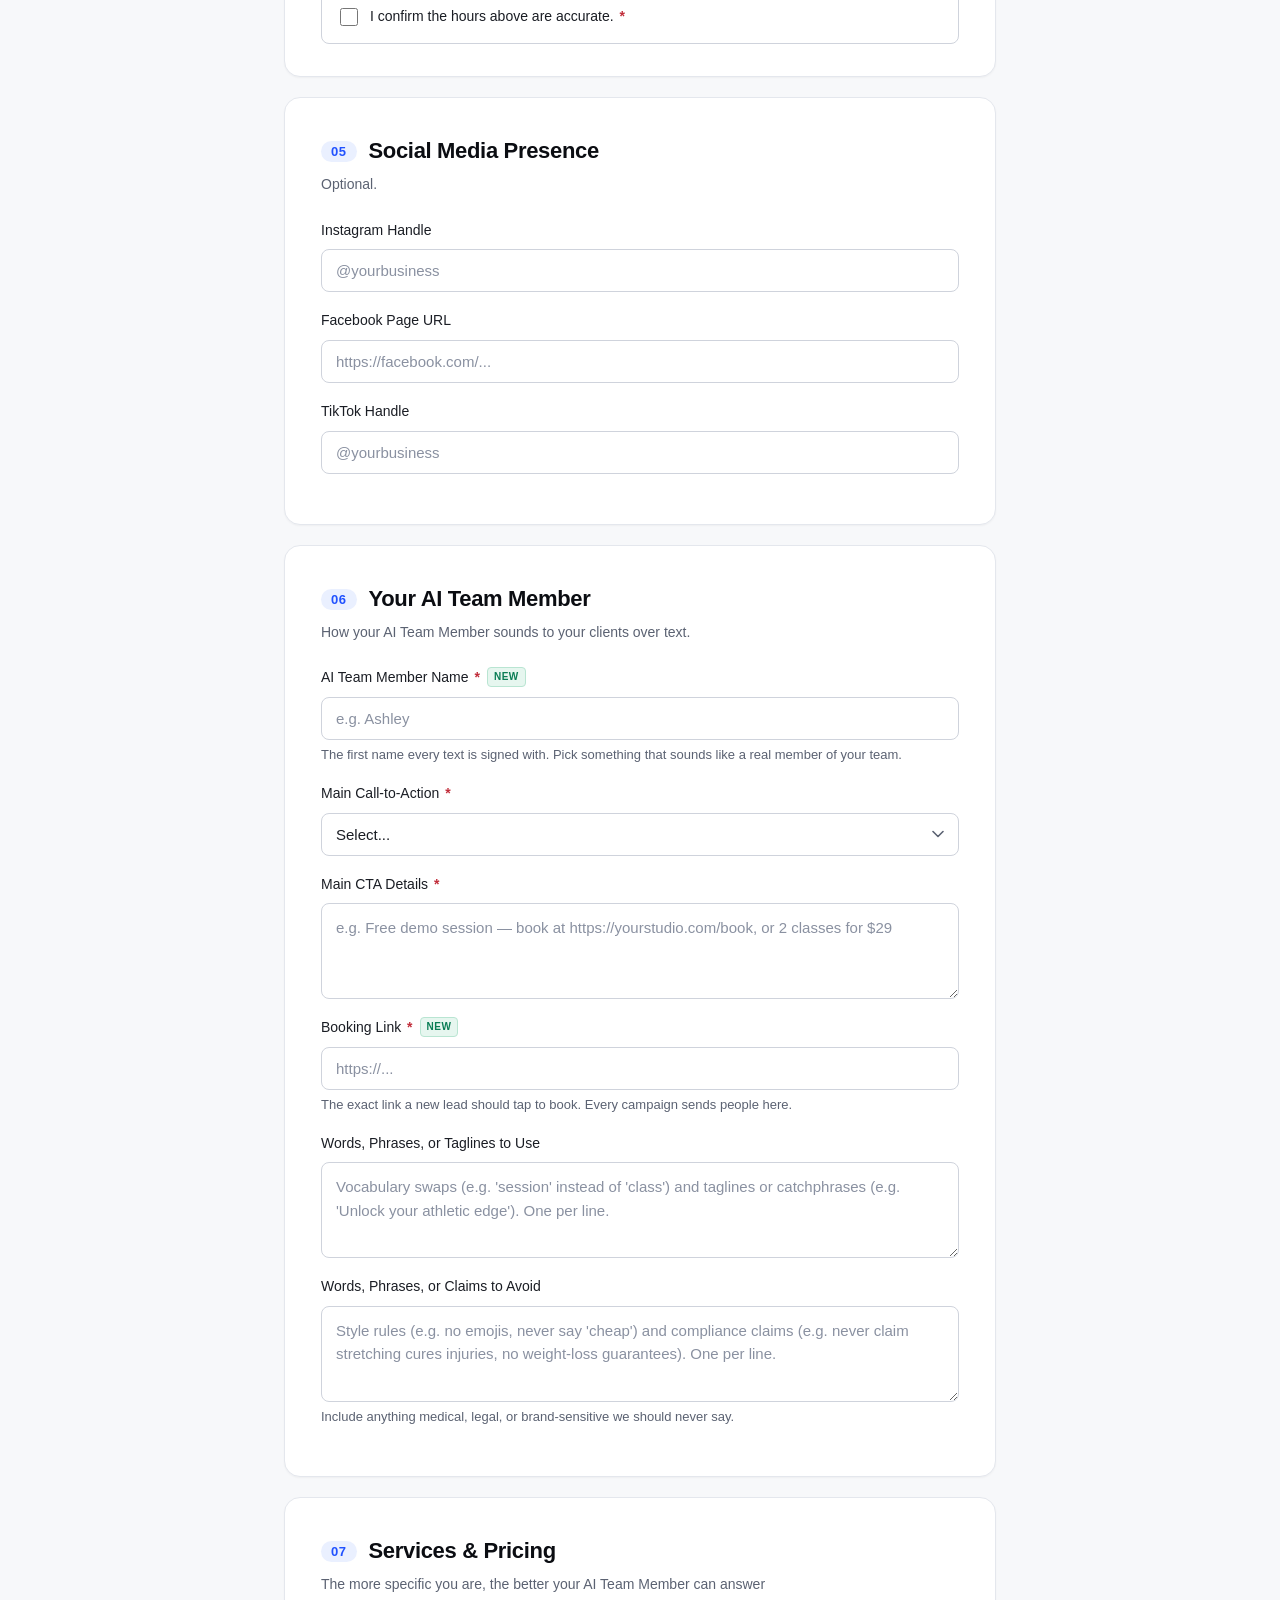
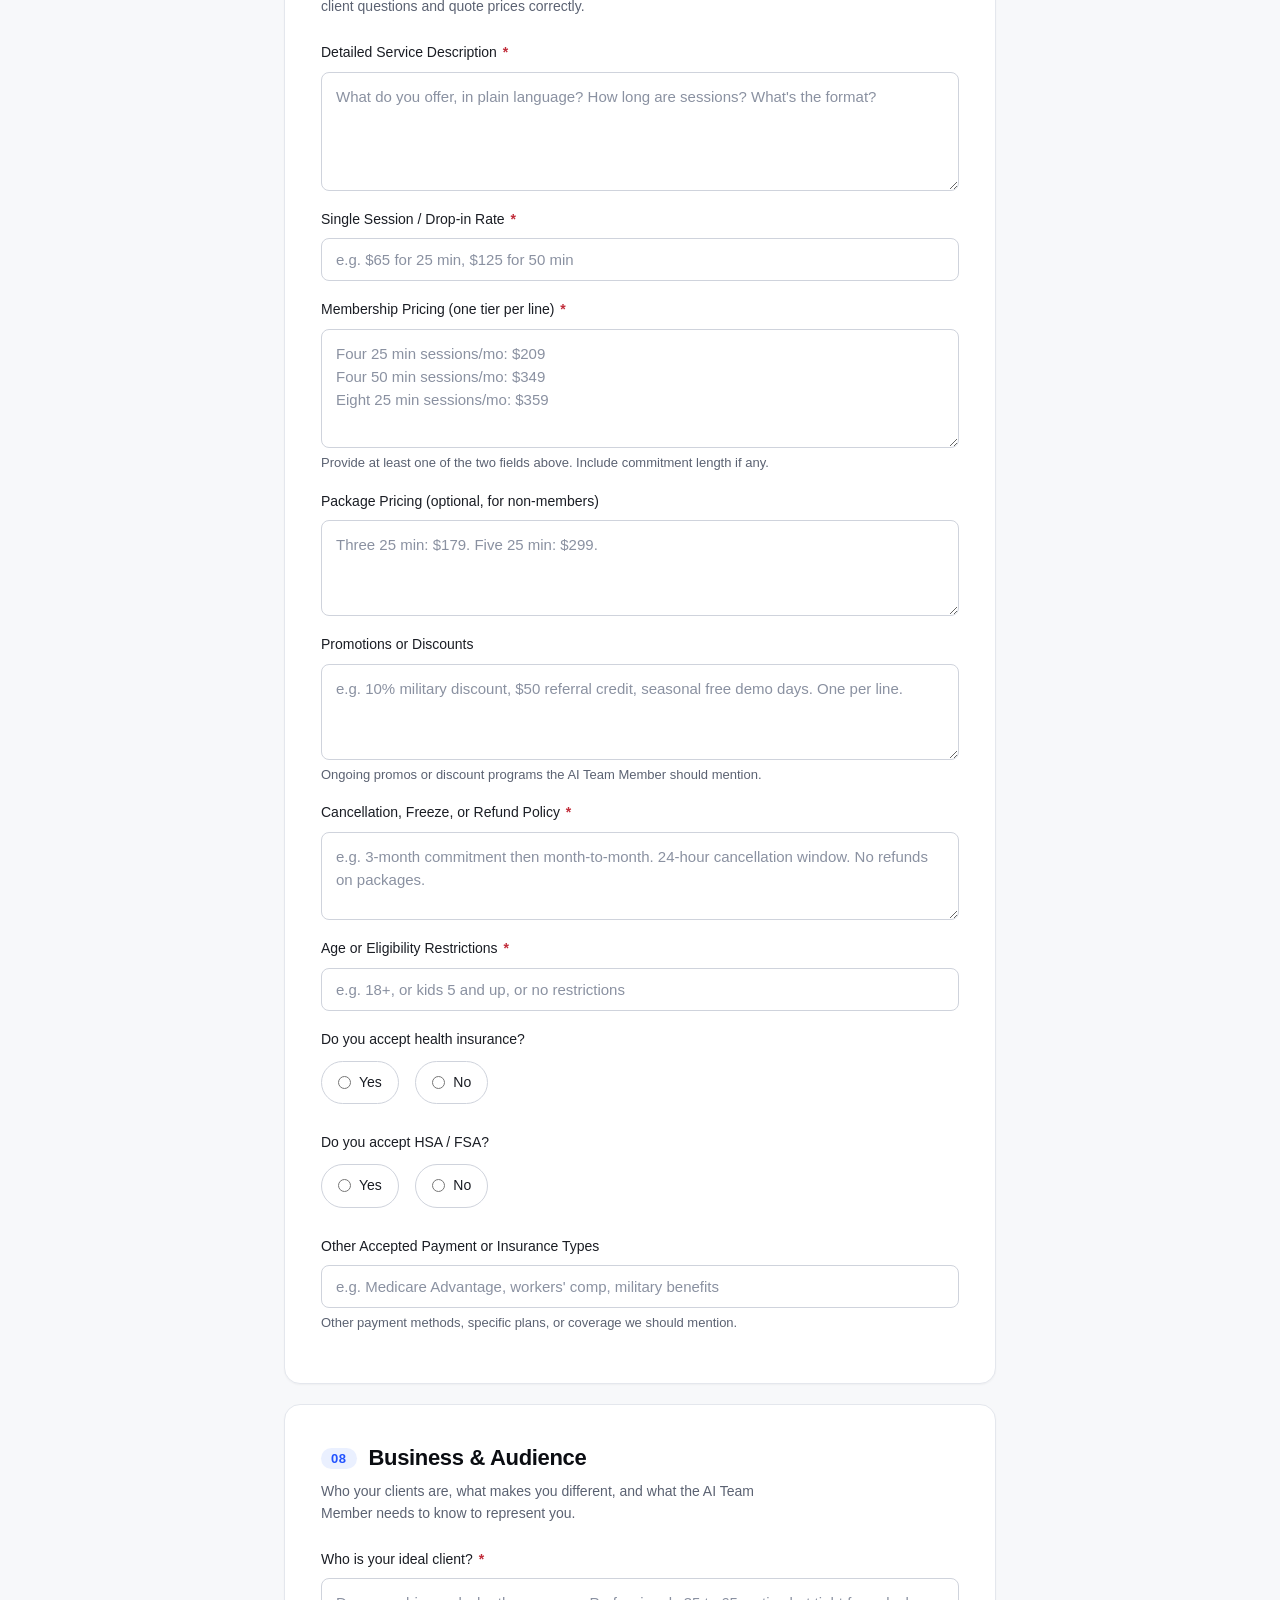
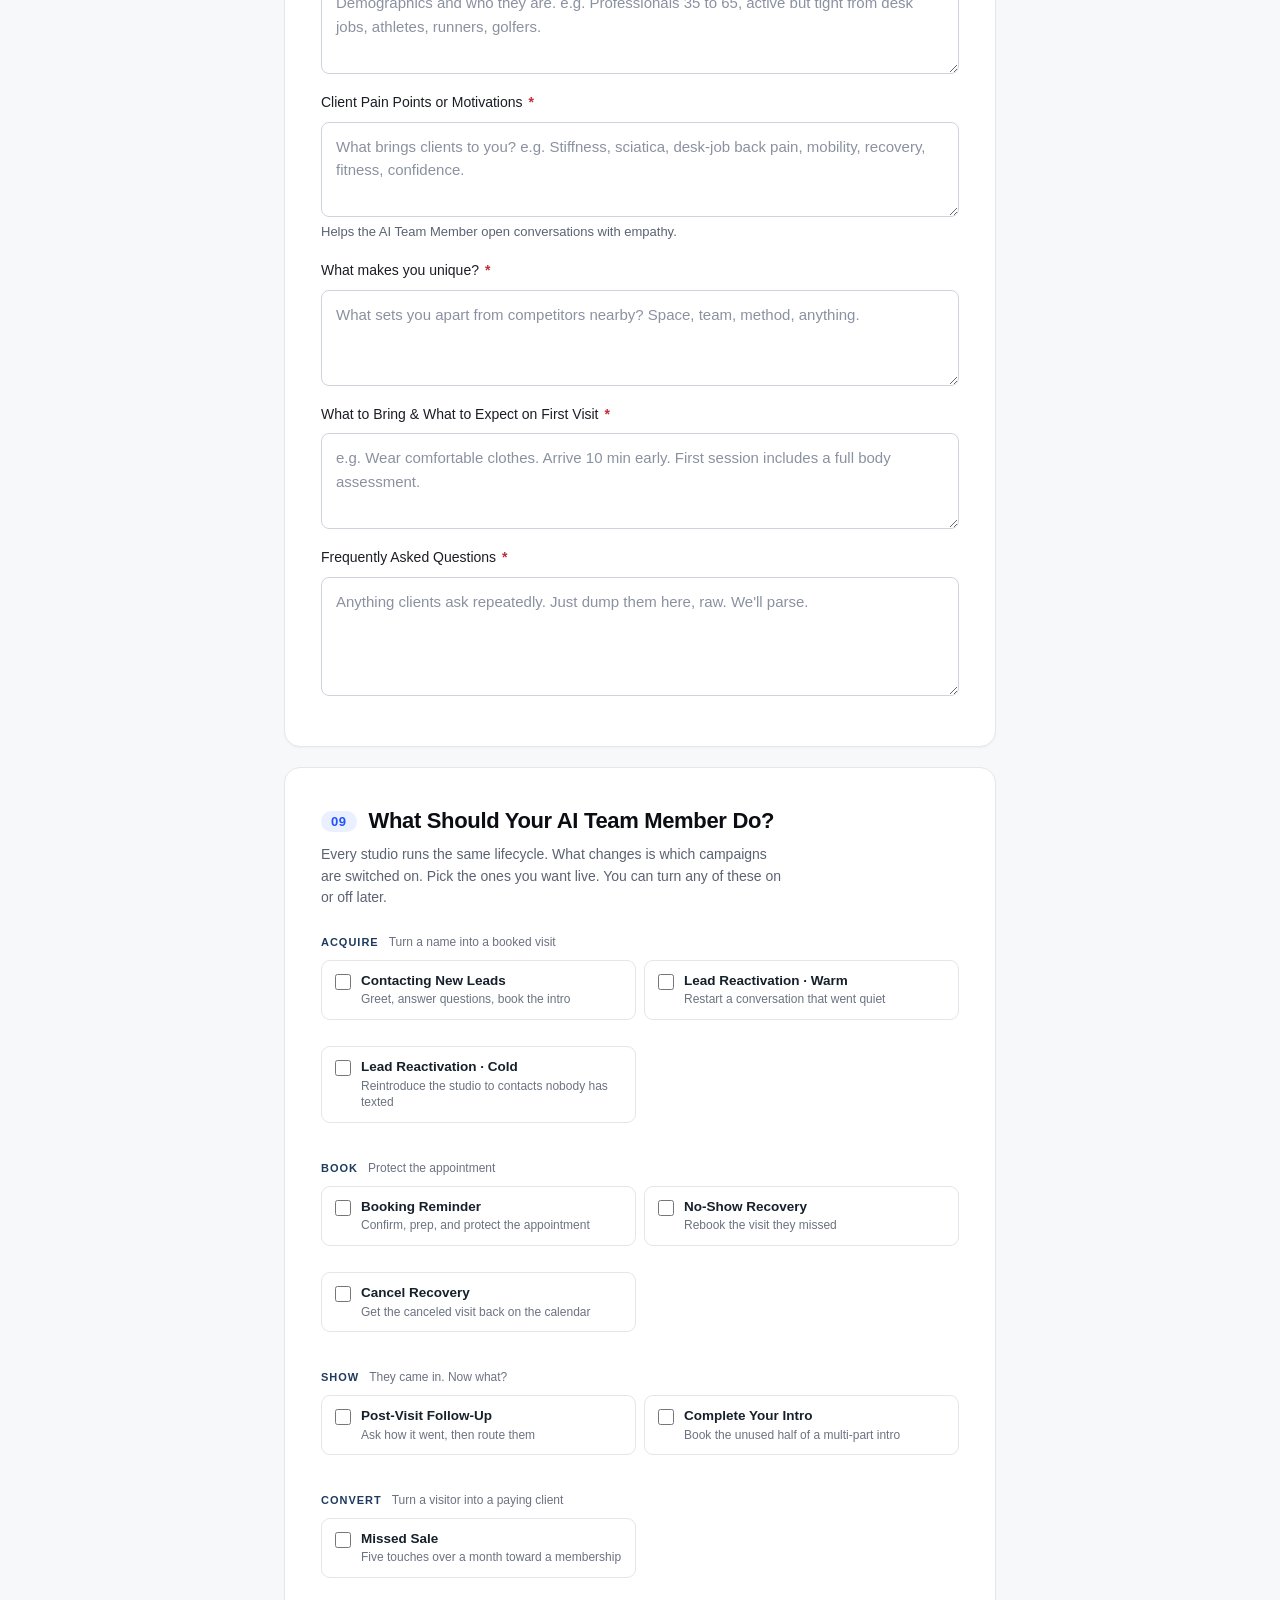
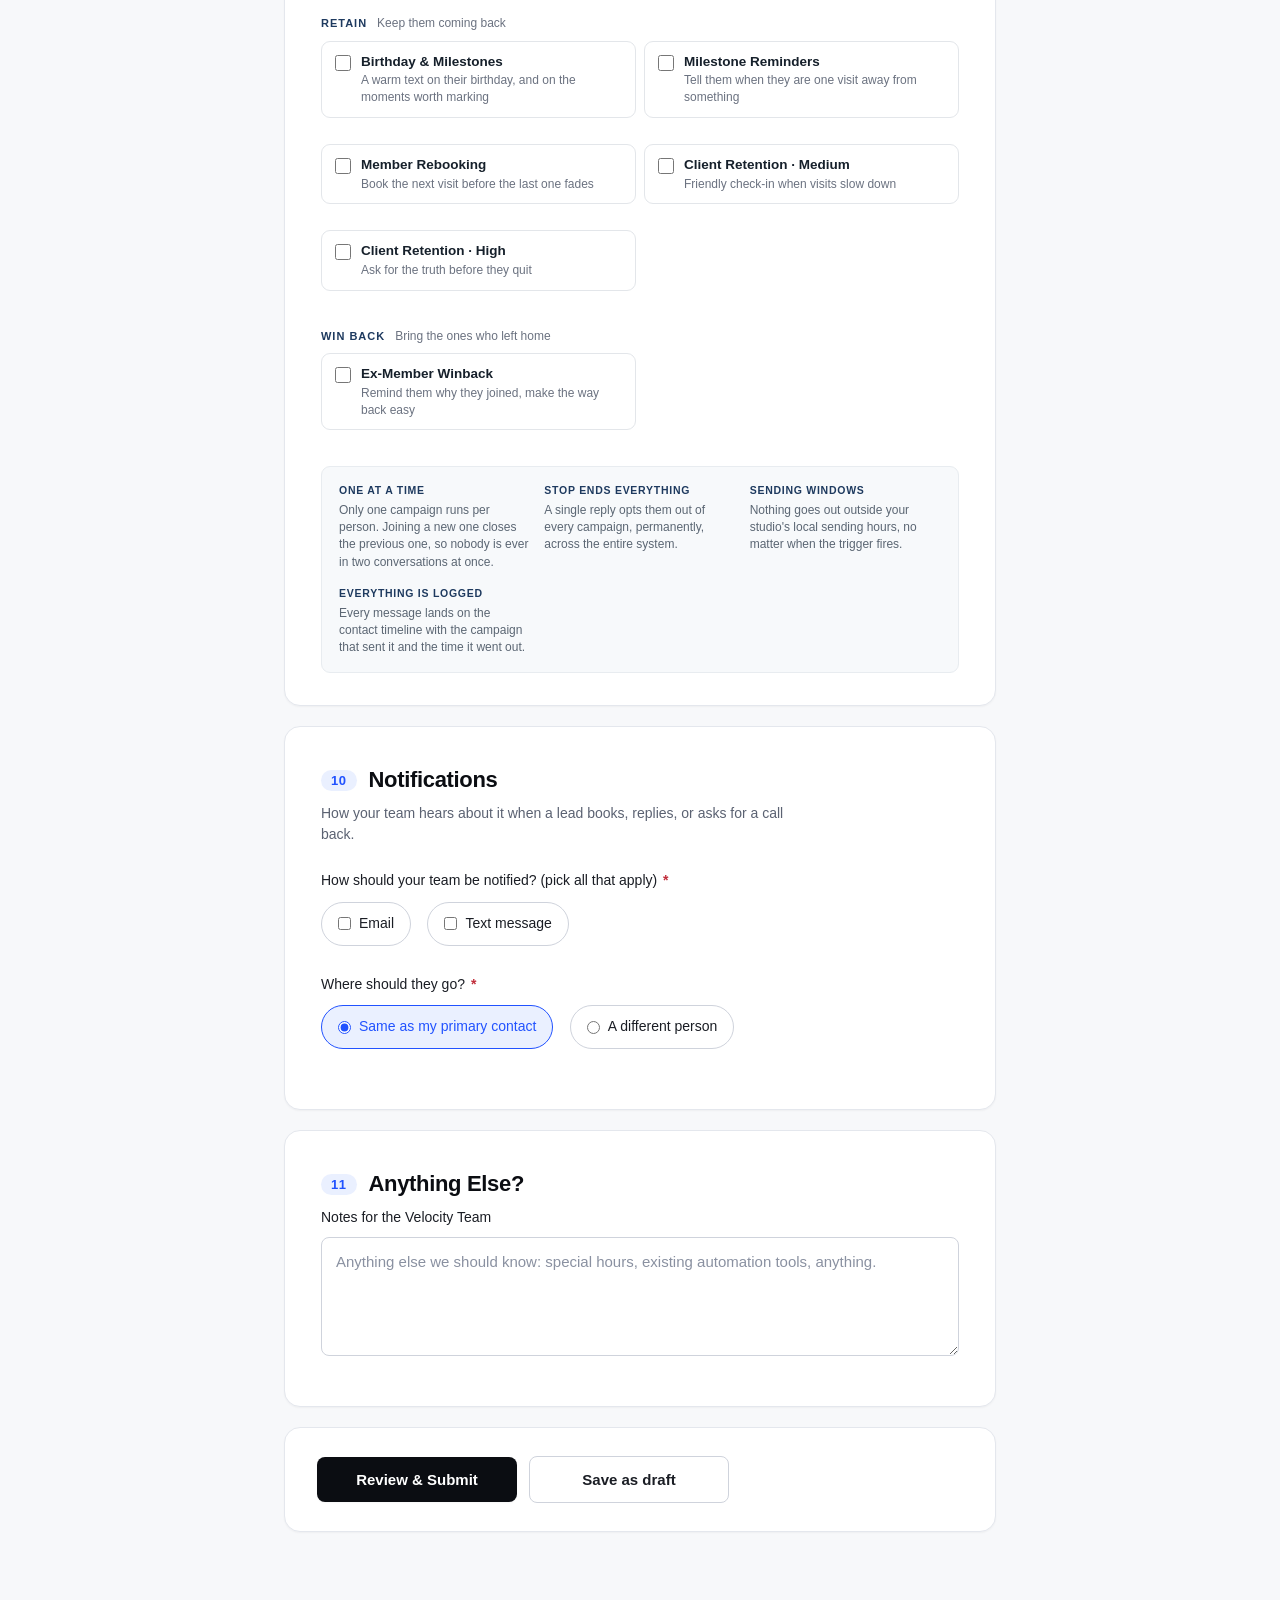
==== commit 2d8fb8e3: "Autosave the onboarding form so a client can never lose their work Until now the only two writes wer" ====
--- a/index.html
+++ b/index.html
@@ -34,8 +34,9 @@
 <link rel="stylesheet" href="https://rsms.me/inter/inter.css">
 <link rel="stylesheet" href="styles.css?v=23">
 <style>
-  /* v2-only styles. Kept inline so styles.css does not need a cache-buster
-     bump while this is still a preview. Fold into styles.css on ship. */
+  /* Styles added with the 2026-08-02 restructure. Kept inline so styles.css
+     stays byte-identical for the per-client forked forms that still share it.
+     Fold into styles.css once those forks are retired. */
   .stage { margin: 0 0 18px; }
   .stage__head { display: flex; align-items: baseline; gap: 10px; margin: 0 0 8px; }
   .stage__name { font-size: 11px; font-weight: 700; letter-spacing: .09em;
@@ -70,6 +71,13 @@
      from the styles.css 640px breakpoint. */
   #users-list .user-row { grid-template-columns: 1fr 1fr 116px 40px; }
   @media (max-width: 640px) { #users-list .user-row { grid-template-columns: 1fr; } }
+  /* Autosave indicator in the sticky bar. Quiet by default so it reassures
+     without competing with the progress percentage. */
+  .autosave-status { display: block; font-size: 11px; line-height: 1.3;
+    color: rgba(255,255,255,.62); margin-top: 1px; }
+  .autosave-status[data-tone="ok"]   { color: rgba(150,235,190,.95); }
+  .autosave-status[data-tone="busy"] { color: rgba(255,255,255,.82); }
+  .autosave-status[data-tone="warn"] { color: rgba(255,214,150,.95); }
 </style>
 </head>
 <body>
@@ -83,6 +91,7 @@
     <div class="sticky-draft__meta">
       <span class="sticky-draft__title">Client Onboarding</span>
       <span class="sticky-draft__progress" id="sticky-progress-text">0% complete</span>
+      <span class="autosave-status" id="autosave-status" aria-live="polite"></span>
     </div>
     <button type="button" id="sticky-save-draft-btn" class="btn-secondary sticky-draft__btn">Save as draft</button>
     <!-- Collapses the draft link out of the way. Stays hidden until there is a
@@ -108,7 +117,7 @@
 
 <main class="container">
   <div id="preview-banner" class="trust-banner" style="background:#fff4e5;border-color:#f0c894;color:#7a4a06;margin-bottom:18px;" hidden>
-    <strong>Preview mode.</strong> This is the v2 draft running locally. Nothing you type here is saved and nothing is sent to the Velocity team.
+    <strong>Preview mode.</strong> You are running this form locally. Nothing you type is saved and nothing is sent to the Velocity team.
   </div>
   <header>
     <h1>Client Onboarding</h1>
@@ -814,6 +823,6 @@
 </main>
 
 
-<script src="form.js?v=27"></script>
+<script src="form.js?v=28"></script>
 </body>
 </html>
